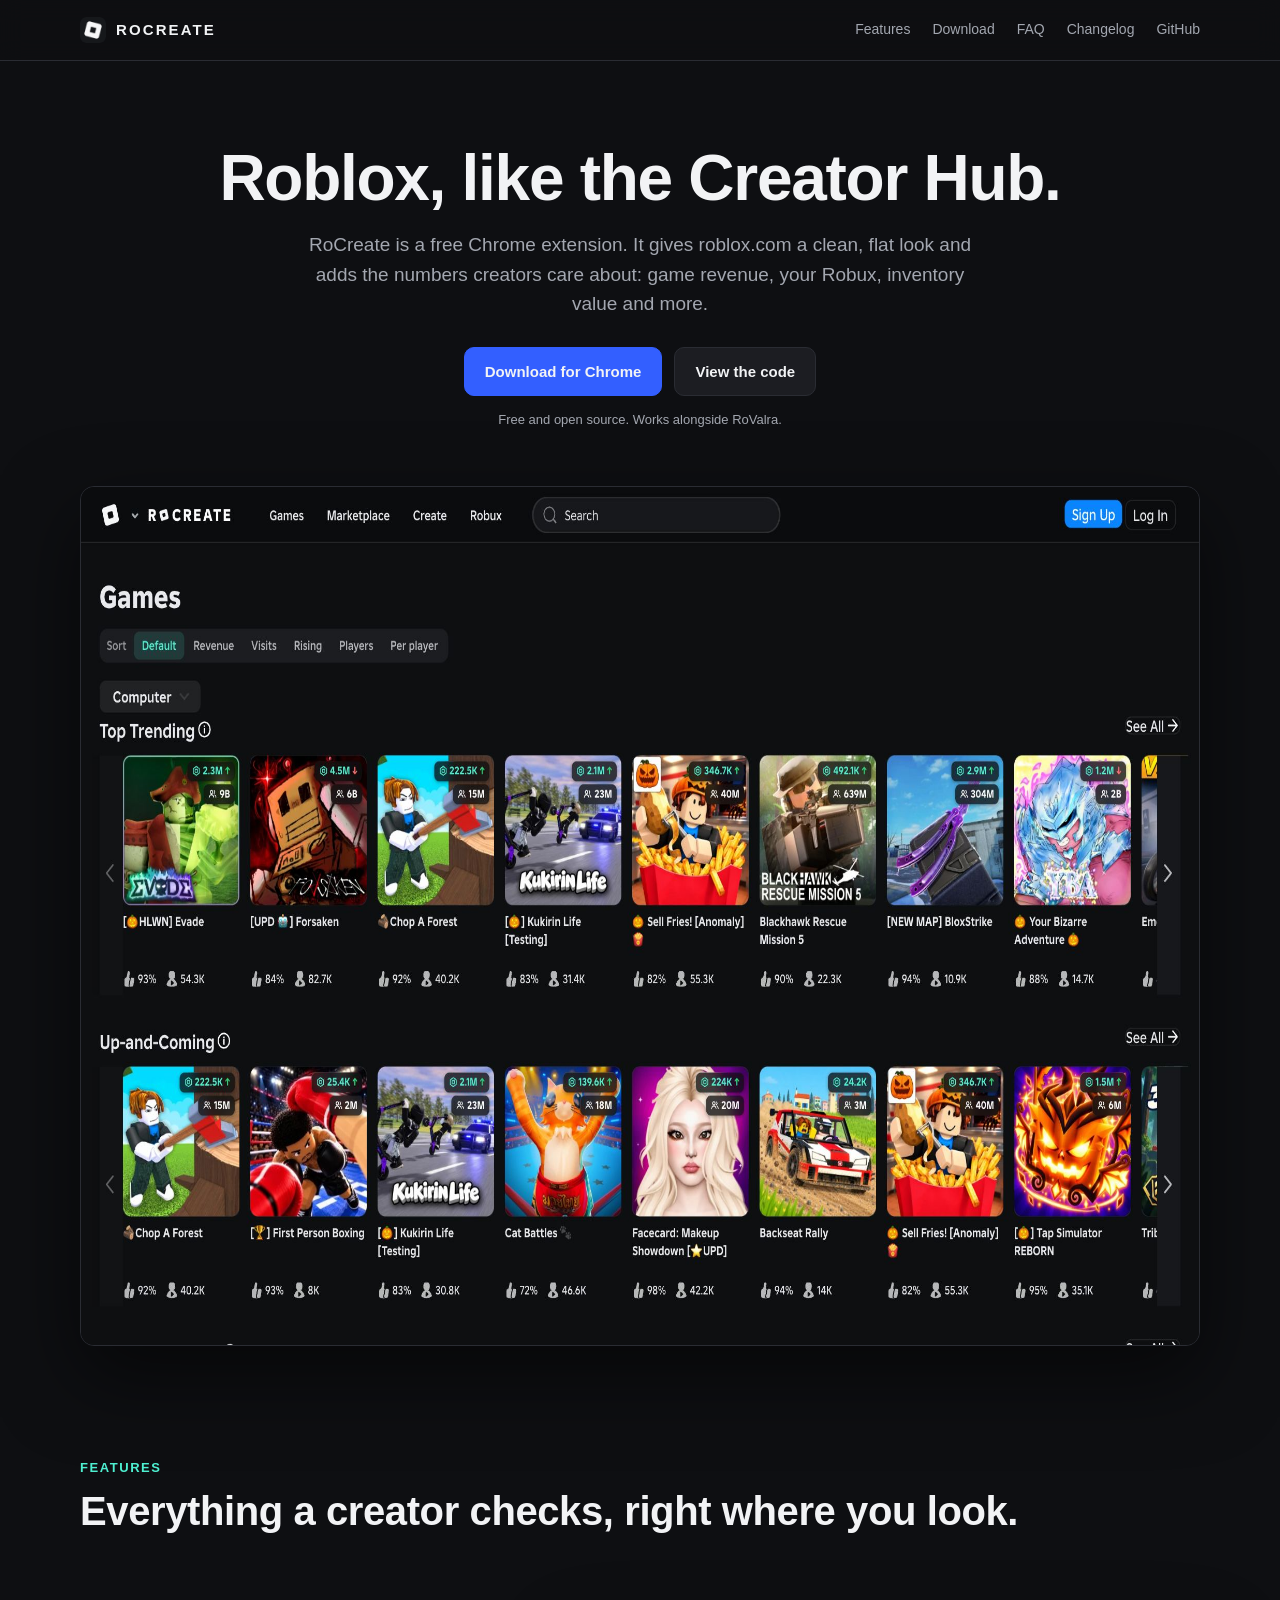
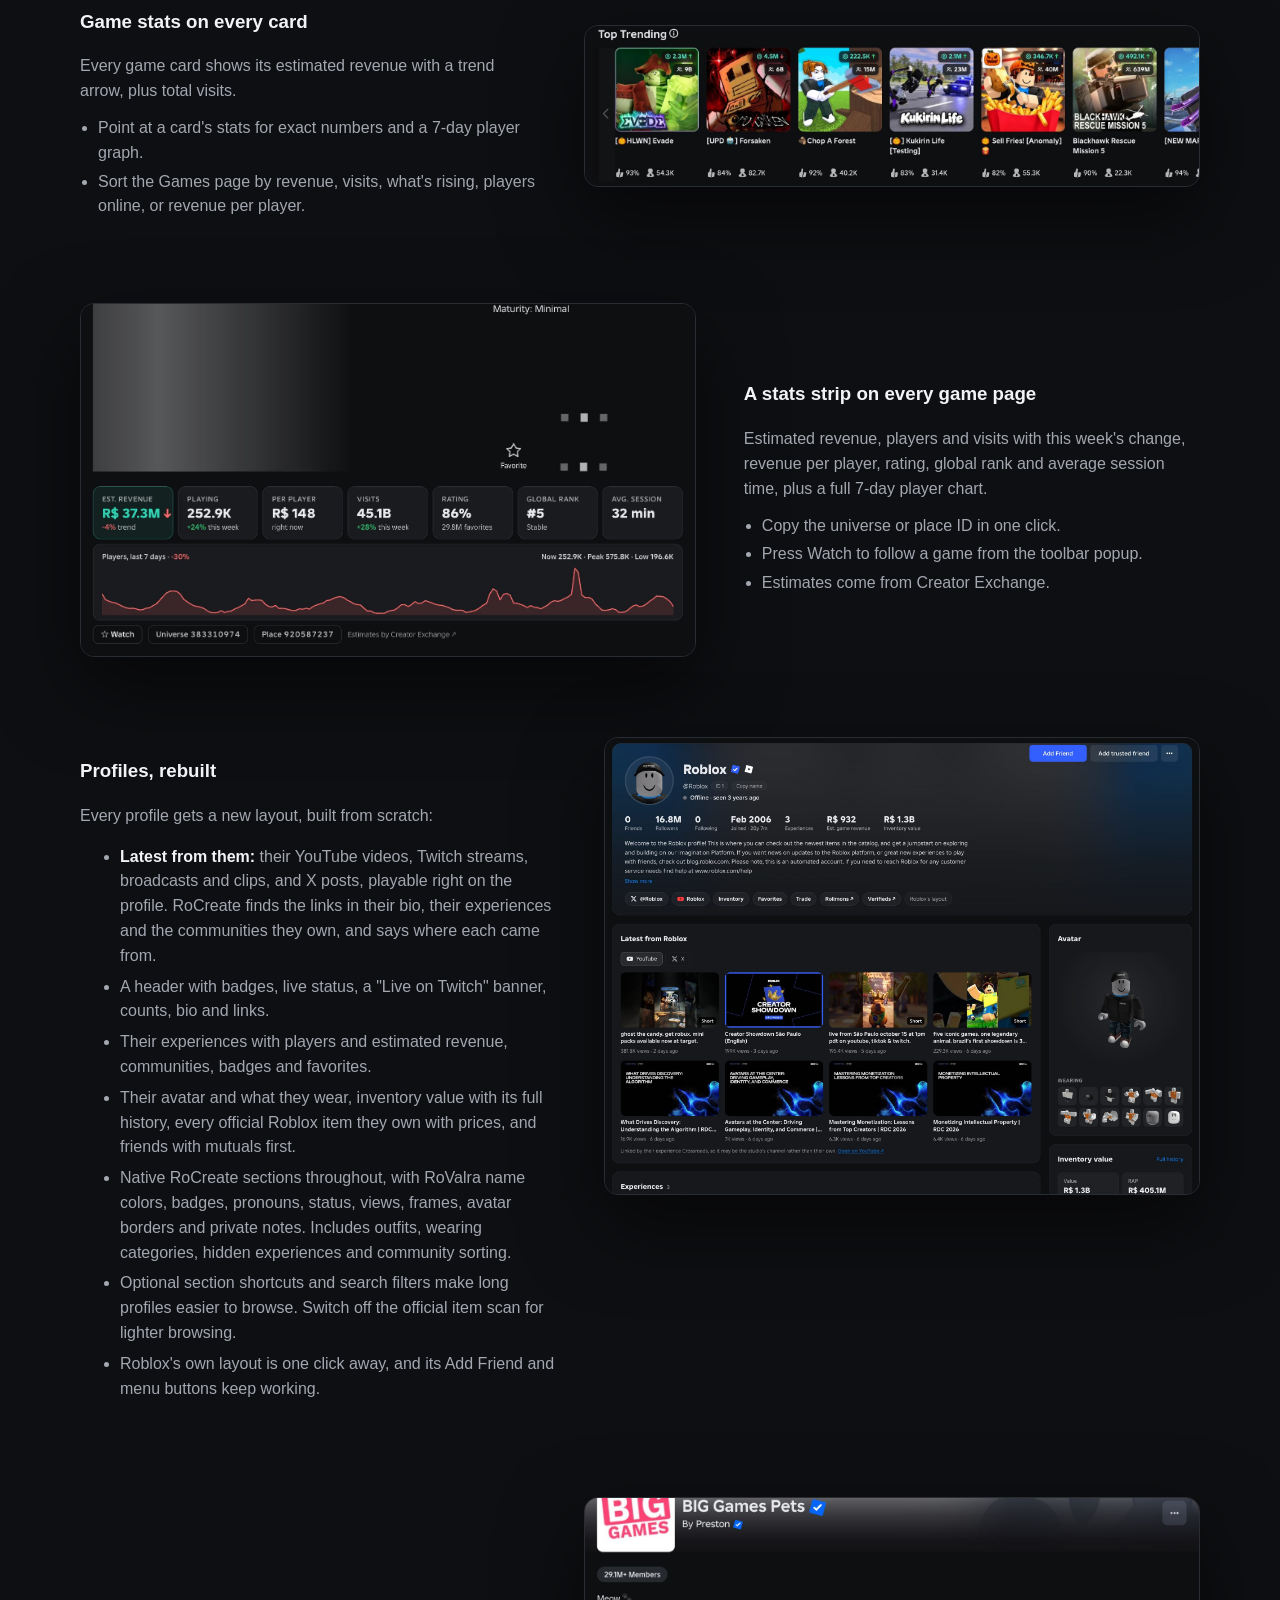
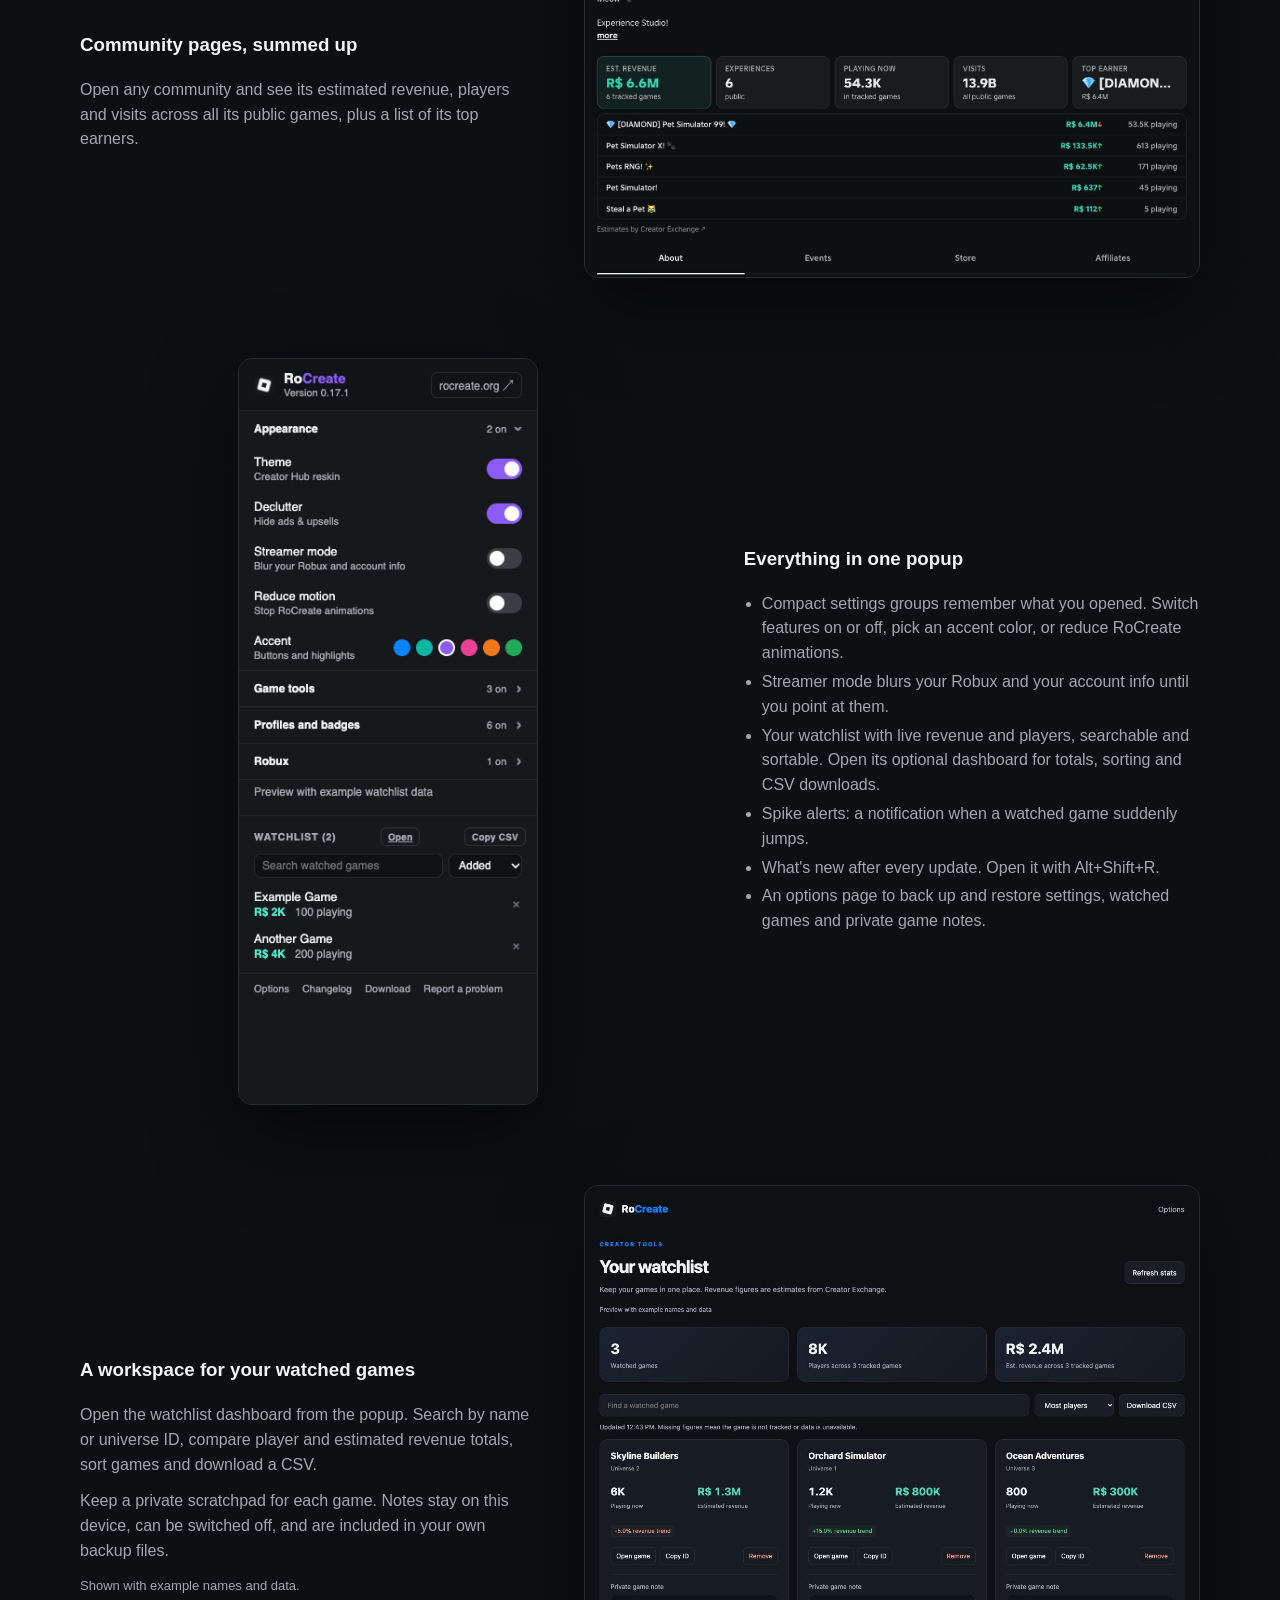
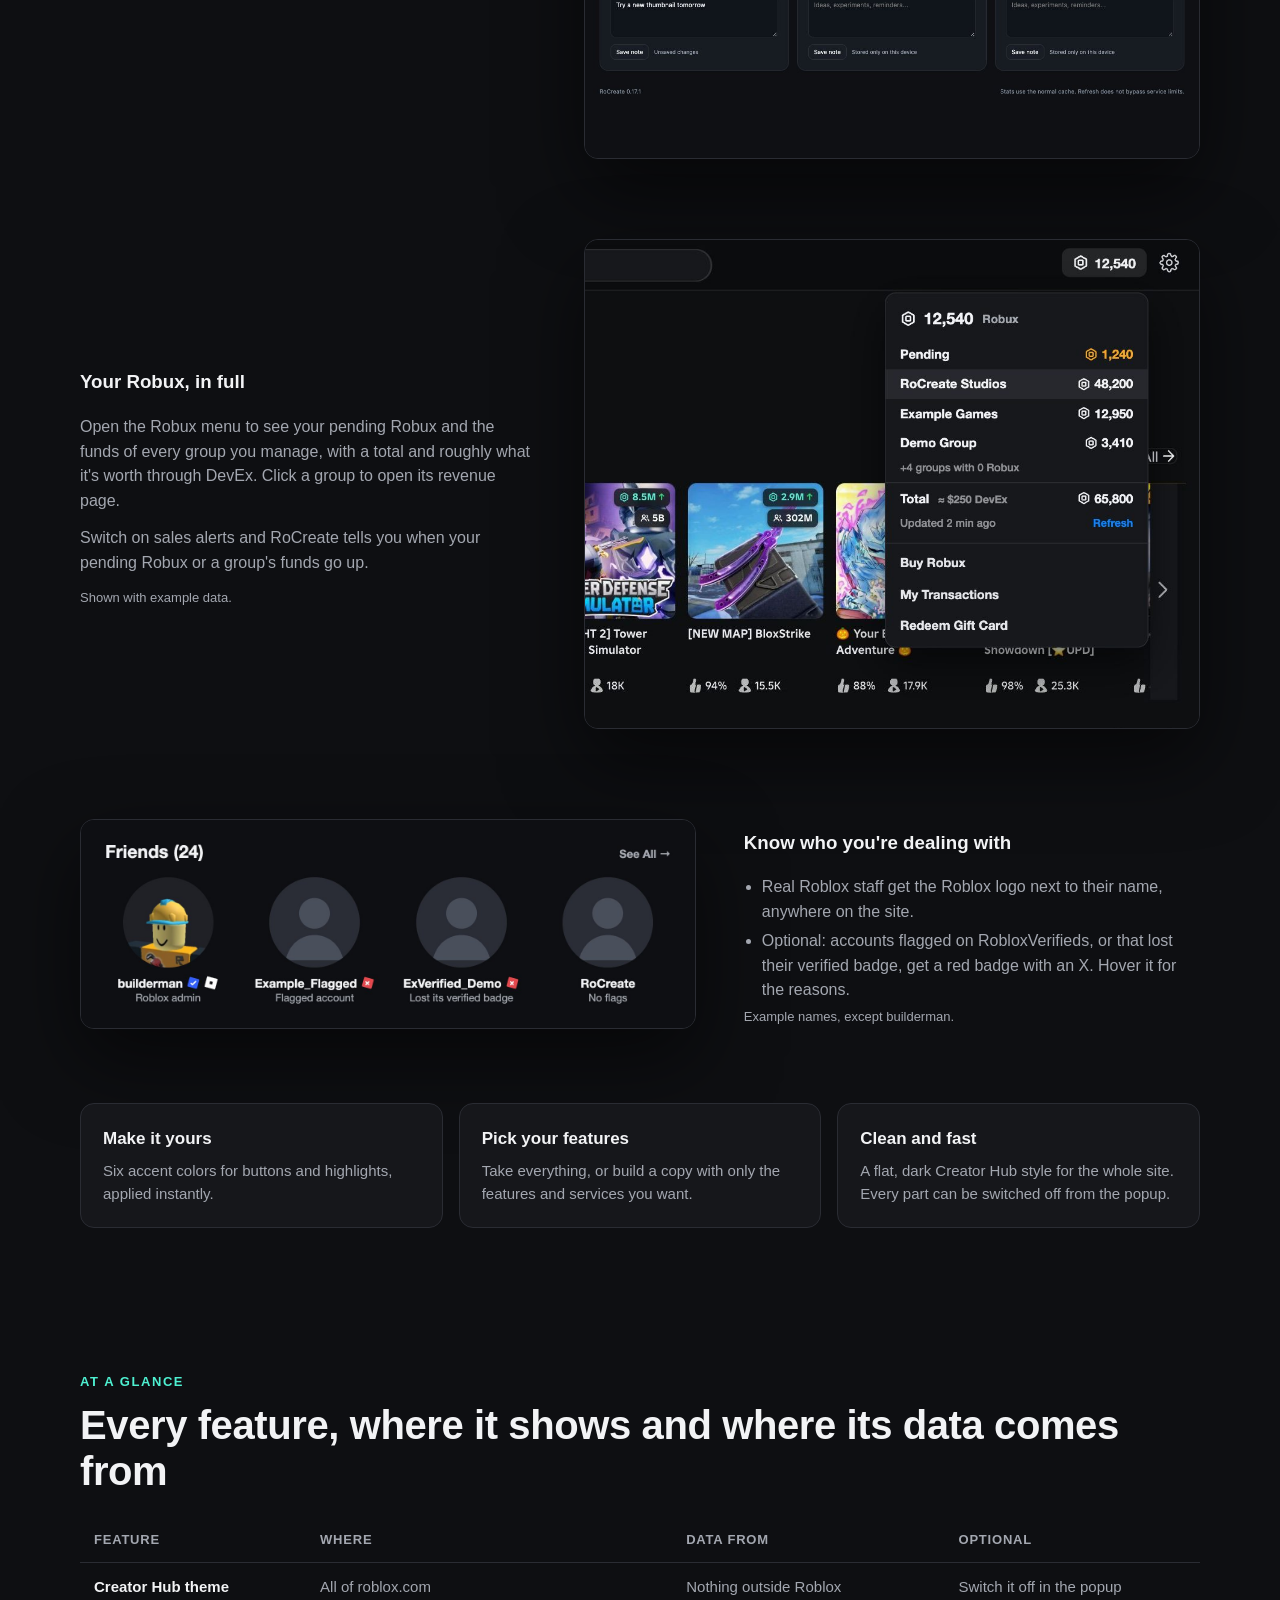
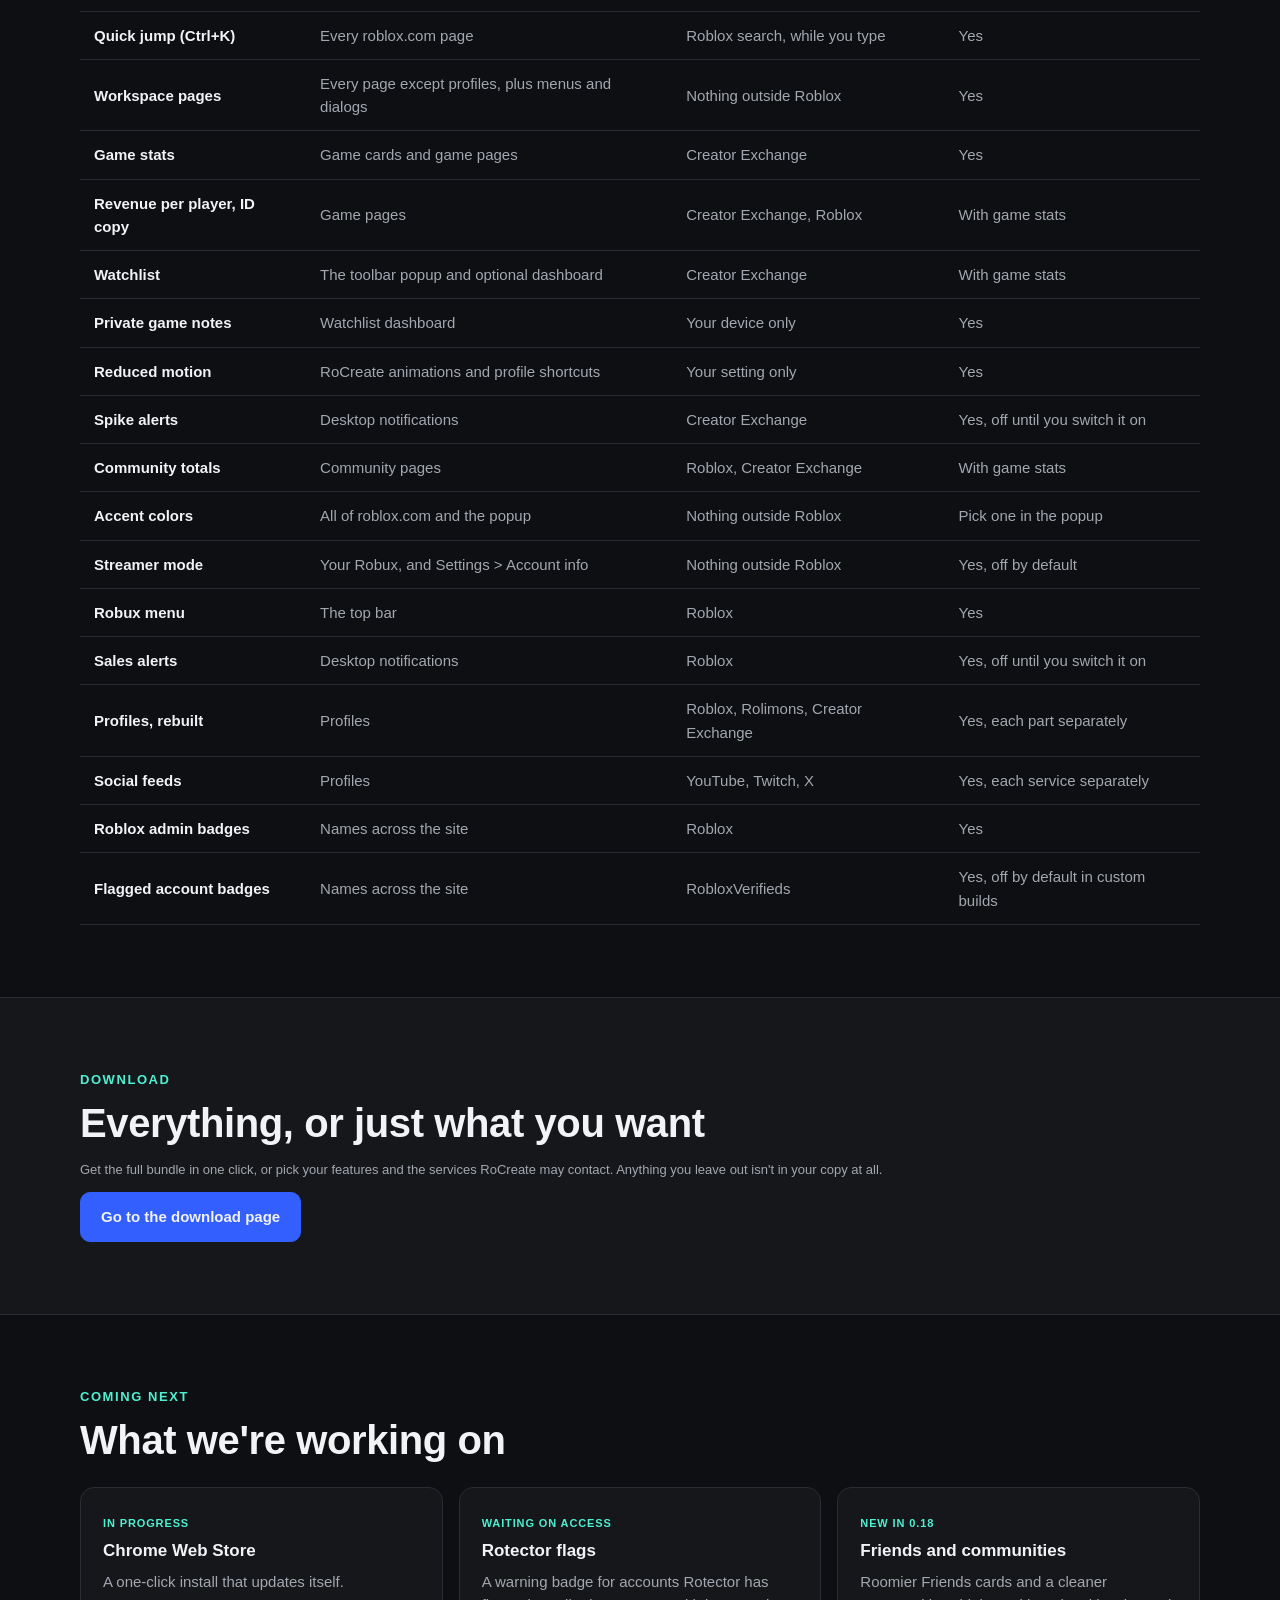
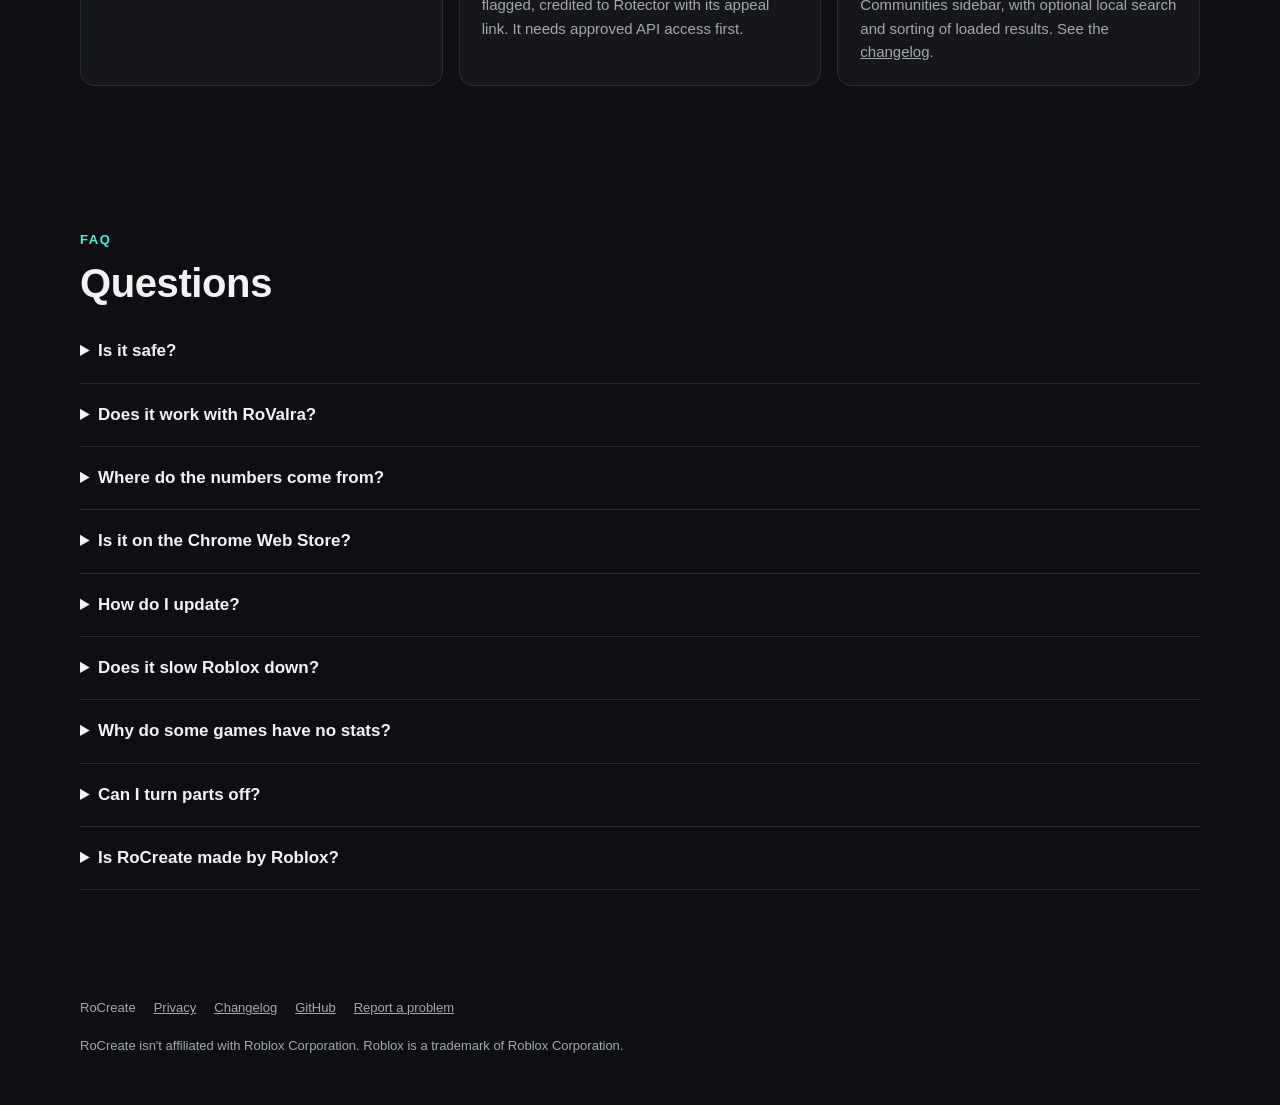
==== docs/index.html @ e648d599 "RoCreate 0.20.0: Quick jump: press Ctrl+K (⌘K on a Mac) anywhere on Roblox - Jump to any page or set" ====
<!doctype html>
<html lang="en">
<head>
  <meta charset="utf-8">
  <meta name="viewport" content="width=device-width, initial-scale=1">
  <title>RoCreate: Roblox, like the Creator Hub</title>
  <meta name="description" content="A free Chrome extension that gives roblox.com a clean Creator Hub look and adds game revenue, Robux and profile insights.">
  <meta property="og:title" content="RoCreate: Roblox, like the Creator Hub">
  <meta property="og:description" content="A free Chrome extension that gives roblox.com a clean Creator Hub look and adds game revenue, Robux and profile insights.">
  <meta property="og:image" content="https://rocreate.org/img/og.jpg">
  <meta property="og:url" content="https://rocreate.org/">
  <meta name="twitter:card" content="summary_large_image">
  <link rel="icon" href="img/icon-128.png">
  <link rel="stylesheet" href="style.css">
</head>
<body>
  <header class="nav">
    <div class="wrap">
      <a class="brand" href="/"><img src="img/icon-128.png" alt="">ROCREATE</a>
      <nav>
        <a class="hide-sm" href="#features">Features</a>
        <a href="download.html">Download</a>
        <a class="hide-sm" href="#faq">FAQ</a>
        <a class="hide-sm" href="changelog.html">Changelog</a>
        <a href="https://github.com/nwtaken/RoCreate">GitHub</a>
      </nav>
    </div>
  </header>

  <main>
    <section class="hero">
      <div class="wrap">
        <h1>Roblox, like the Creator Hub.</h1>
        <p class="lead">RoCreate is a free Chrome extension. It gives roblox.com a clean, flat look and adds the numbers creators care about: game revenue, your Robux, inventory value and more.</p>
        <div class="cta">
          <a class="btn primary" href="download.html">Download for Chrome</a>
          <a class="btn" href="https://github.com/nwtaken/RoCreate">View the code</a>
        </div>
        <p class="note">Free and open source. Works alongside RoValra.</p>
        <img class="shot" src="img/games.jpg" alt="The Roblox Games page with RoCreate: a dark Creator Hub look, a sort bar and revenue on every game card" width="1440" height="860">
      </div>
    </section>

    <section id="features">
      <div class="wrap">
        <p class="eyebrow">Features</p>
        <h2>Everything a creator checks, right where you look.</h2>

        <div class="row">
          <div class="text">
            <h3>Game stats on every card</h3>
            <p>Every game card shows its estimated revenue with a trend arrow, plus total visits.</p>
            <ul>
              <li>Point at a card's stats for exact numbers and a 7-day player graph.</li>
              <li>Sort the Games page by revenue, visits, what's rising, players online, or revenue per player.</li>
            </ul>
          </div>
          <img class="shot" src="img/games-cards.jpg" alt="Game cards with revenue and visit pills in the corner" loading="lazy">
        </div>

        <div class="row flip">
          <div class="text">
            <h3>A stats strip on every game page</h3>
            <p>Estimated revenue, players and visits with this week's change, revenue per player, rating, global rank and average session time, plus a full 7-day player chart.</p>
            <ul>
              <li>Copy the universe or place ID in one click.</li>
              <li>Press Watch to follow a game from the toolbar popup.</li>
              <li>Estimates come from Creator Exchange.</li>
            </ul>
          </div>
          <img class="shot" src="img/game.jpg" alt="A game page with RoCreate's stats strip under the header" loading="lazy">
        </div>

        <div class="feature-wide">
          <div class="text">
            <h3>Profiles, rebuilt</h3>
            <p>Every profile gets a new layout, built from scratch:</p>
            <ul>
              <li><b>Latest from them:</b> their YouTube videos, Twitch streams, broadcasts and clips, and X posts, playable right on the profile. RoCreate finds the links in their bio, their experiences and the communities they own, and says where each came from.</li>
              <li>A header with badges, live status, a "Live on Twitch" banner, counts, bio and links.</li>
              <li>Their experiences with players and estimated revenue, communities, badges and favorites.</li>
              <li>Their avatar and what they wear, inventory value with its full history, every official Roblox item they own with prices, and friends with mutuals first.</li>
              <li>Native RoCreate sections throughout, with RoValra name colors, badges, pronouns, status, views, frames, avatar borders and private notes. Includes outfits, wearing categories, hidden experiences and community sorting.</li>
              <li>Optional section shortcuts and search filters make long profiles easier to browse. Switch off the official item scan for lighter browsing.</li>
              <li>Roblox's own layout is one click away, and its Add Friend and menu buttons keep working.</li>
            </ul>
          </div>
          <img class="shot" src="img/profile2.jpg" alt="Roblox's official profile in RoCreate's new layout, with its latest YouTube videos" loading="lazy">
        </div>

        <div class="row">
          <div class="text">
            <h3>Community pages, summed up</h3>
            <p>Open any community and see its estimated revenue, players and visits across all its public games, plus a list of its top earners.</p>
          </div>
          <img class="shot" src="img/group.jpg" alt="A community page with RoCreate's totals above the tabs" loading="lazy">
        </div>

        <div class="row flip">
          <div class="text">
            <h3>Everything in one popup</h3>
            <ul>
              <li>Compact settings groups remember what you opened. Switch features on or off, pick an accent color, or reduce RoCreate animations.</li>
              <li>Streamer mode blurs your Robux and your account info until you point at them.</li>
              <li>Your watchlist with live revenue and players, searchable and sortable. Open its optional dashboard for totals, sorting and CSV downloads.</li>
              <li>Spike alerts: a notification when a watched game suddenly jumps.</li>
              <li>What's new after every update. Open it with Alt+Shift+R.</li>
              <li>An options page to back up and restore settings, watched games and private game notes.</li>
            </ul>
          </div>
          <img class="shot popup-shot" src="img/popup.png" alt="The RoCreate popup with compact settings and an example watchlist" loading="lazy">
        </div>

        <div class="row">
          <div class="text">
            <h3>A workspace for your watched games</h3>
            <p>Open the watchlist dashboard from the popup. Search by name or universe ID, compare player and estimated revenue totals, sort games and download a CSV.</p>
            <p>Keep a private scratchpad for each game. Notes stay on this device, can be switched off, and are included in your own backup files.</p>
            <p class="note left">Shown with example names and data.</p>
          </div>
          <img class="shot" src="img/watchlist.jpg" alt="RoCreate's watchlist dashboard with example games and private notes" loading="lazy">
        </div>

        <div class="row">
          <div class="text">
            <h3>Your Robux, in full</h3>
            <p>Open the Robux menu to see your pending Robux and the funds of every group you manage, with a total and roughly what it's worth through DevEx. Click a group to open its revenue page.</p>
            <p>Switch on sales alerts and RoCreate tells you when your pending Robux or a group's funds go up.</p>
            <p class="note left">Shown with example data.</p>
          </div>
          <img class="shot" src="img/robux-menu.jpg" alt="The Robux menu with pending Robux and group funds (example data)" loading="lazy">
        </div>

        <div class="row flip">
          <div class="text">
            <h3>Know who you're dealing with</h3>
            <ul>
              <li>Real Roblox staff get the Roblox logo next to their name, anywhere on the site.</li>
              <li>Optional: accounts flagged on RobloxVerifieds, or that lost their verified badge, get a red badge with an X. Hover it for the reasons.</li>
            </ul>
            <p class="note left">Example names, except builderman.</p>
          </div>
          <img class="shot" src="img/badges.jpg" alt="Friends with an admin badge and red flagged badges (example names)" loading="lazy">
        </div>

        <div class="cards">
          <div class="card"><h3>Make it yours</h3><p>Six accent colors for buttons and highlights, applied instantly.</p></div>
          <div class="card"><h3>Pick your features</h3><p>Take everything, or build a copy with only the features and services you want.</p></div>
          <div class="card"><h3>Clean and fast</h3><p>A flat, dark Creator Hub style for the whole site. Every part can be switched off from the popup.</p></div>
        </div>
      </div>
    </section>

    <section id="glance">
      <div class="wrap">
        <p class="eyebrow">At a glance</p>
        <h2>Every feature, where it shows and where its data comes from</h2>
        <div class="table-wrap">
          <table class="features">
            <tr><th>Feature</th><th>Where</th><th>Data from</th><th>Optional</th></tr>
            <tr><td>Creator Hub theme</td><td>All of roblox.com</td><td>Nothing outside Roblox</td><td>Switch it off in the popup</td></tr>
            <tr><td>Quick jump (Ctrl+K)</td><td>Every roblox.com page</td><td>Roblox search, while you type</td><td>Yes</td></tr>
            <tr><td>Workspace pages</td><td>Every page except profiles, plus menus and dialogs</td><td>Nothing outside Roblox</td><td>Yes</td></tr>
            <tr><td>Game stats</td><td>Game cards and game pages</td><td>Creator Exchange</td><td>Yes</td></tr>
            <tr><td>Revenue per player, ID copy</td><td>Game pages</td><td>Creator Exchange, Roblox</td><td>With game stats</td></tr>
            <tr><td>Watchlist</td><td>The toolbar popup and optional dashboard</td><td>Creator Exchange</td><td>With game stats</td></tr>
            <tr><td>Private game notes</td><td>Watchlist dashboard</td><td>Your device only</td><td>Yes</td></tr>
            <tr><td>Reduced motion</td><td>RoCreate animations and profile shortcuts</td><td>Your setting only</td><td>Yes</td></tr>
            <tr><td>Spike alerts</td><td>Desktop notifications</td><td>Creator Exchange</td><td>Yes, off until you switch it on</td></tr>
            <tr><td>Community totals</td><td>Community pages</td><td>Roblox, Creator Exchange</td><td>With game stats</td></tr>
            <tr><td>Accent colors</td><td>All of roblox.com and the popup</td><td>Nothing outside Roblox</td><td>Pick one in the popup</td></tr>
            <tr><td>Streamer mode</td><td>Your Robux, and Settings &gt; Account info</td><td>Nothing outside Roblox</td><td>Yes, off by default</td></tr>
            <tr><td>Robux menu</td><td>The top bar</td><td>Roblox</td><td>Yes</td></tr>
            <tr><td>Sales alerts</td><td>Desktop notifications</td><td>Roblox</td><td>Yes, off until you switch it on</td></tr>
            <tr><td>Profiles, rebuilt</td><td>Profiles</td><td>Roblox, Rolimons, Creator Exchange</td><td>Yes, each part separately</td></tr>
            <tr><td>Social feeds</td><td>Profiles</td><td>YouTube, Twitch, X</td><td>Yes, each service separately</td></tr>
            <tr><td>Roblox admin badges</td><td>Names across the site</td><td>Roblox</td><td>Yes</td></tr>
            <tr><td>Flagged account badges</td><td>Names across the site</td><td>RobloxVerifieds</td><td>Yes, off by default in custom builds</td></tr>
          </table>
        </div>
      </div>
    </section>

    <section id="install" class="install">
      <div class="wrap">
        <p class="eyebrow">Download</p>
        <h2>Everything, or just what you want</h2>
        <p class="note left">Get the full bundle in one click, or pick your features and the services RoCreate may contact. Anything you leave out isn't in your copy at all.</p>
        <a class="btn primary" href="download.html">Go to the download page</a>
      </div>
    </section>

    <section id="next">
      <div class="wrap">
        <p class="eyebrow">Coming next</p>
        <h2>What we're working on</h2>
        <div class="roadmap">
          <div class="card"><b>In progress</b><h3>Chrome Web Store</h3><p>A one-click install that updates itself.</p></div>
          <div class="card"><b>Waiting on access</b><h3>Rotector flags</h3><p>A warning badge for accounts Rotector has flagged, credited to Rotector with its appeal link. It needs approved API access first.</p></div>
          <div class="card"><b>New in 0.18</b><h3>Friends and communities</h3><p>Roomier Friends cards and a cleaner Communities sidebar, with optional local search and sorting of loaded results. See the <a href="changelog.html">changelog</a>.</p></div>
        </div>
      </div>
    </section>

    <section id="faq">
      <div class="wrap">
        <p class="eyebrow">FAQ</p>
        <h2>Questions</h2>
        <details>
          <summary>Is it safe?</summary>
          <p>RoCreate runs only in your browser. There's no RoCreate server, no account and no tracking, and all of the code is open on GitHub. The <a href="privacy.html">privacy policy</a> lists every site it talks to.</p>
        </details>
        <details>
          <summary>Does it work with RoValra?</summary>
          <p>Yes. RoCreate is built to run next to RoValra, and each keeps its own features.</p>
        </details>
        <details>
          <summary>Where do the numbers come from?</summary>
          <p>Game revenue estimates come from Creator Exchange, and inventory values from Rolimons. Everything else comes from Roblox itself. Revenue figures are estimates, not Roblox's official numbers.</p>
        </details>
        <details>
          <summary>Is it on the Chrome Web Store?</summary>
          <p>Not yet. Until it is, you load it from the <a href="download.html">download page</a> in three steps. The Chrome Web Store version will update itself.</p>
        </details>
        <details>
          <summary>How do I update?</summary>
          <p>Download again and unzip over the same folder. RoCreate notices the new version, reloads itself within a minute, and its popup shows what changed. Every release is on the <a href="changelog.html">changelog</a>.</p>
        </details>
        <details>
          <summary>Does it slow Roblox down?</summary>
          <p>It only looks up what's on your screen, keeps the results on your device so pages load fast the next time, and waits out rate limits instead of hammering Roblox.</p>
        </details>
        <details>
          <summary>Why do some games have no stats?</summary>
          <p>Creator Exchange only tracks games with enough players. Smaller games simply show no stats.</p>
        </details>
        <details>
          <summary>Can I turn parts off?</summary>
          <p>Yes. Every feature has a switch in the popup. You can also leave features out entirely on the download page, and then RoCreate never contacts their services.</p>
        </details>
        <details>
          <summary>Is RoCreate made by Roblox?</summary>
          <p>No. RoCreate is an independent, free project and isn't affiliated with Roblox Corporation.</p>
        </details>
      </div>
    </section>
  </main>

  <footer>
    <div class="wrap">
      <span>RoCreate</span>
      <a href="privacy.html">Privacy</a>
      <a href="changelog.html">Changelog</a>
      <a href="https://github.com/nwtaken/RoCreate">GitHub</a>
      <a href="https://github.com/nwtaken/RoCreate/issues">Report a problem</a>
      <span class="legal">RoCreate isn't affiliated with Roblox Corporation. Roblox is a trademark of Roblox Corporation.</span>
    </div>
  </footer>
  <script src="/device-check.js"></script>
</body>
</html>
---- docs/style.css ----
:root {
  --bg: #0e0f12;
  --panel: #16171b;
  --panel-2: #1c1d22;
  --line: #2a2c33;
  --text: #f2f3f5;
  --muted: #a3a7b0;
  --blue: #335fff;
  --teal: #4ef0d1;
  --radius: 14px;
  font-family: -apple-system, BlinkMacSystemFont, "Segoe UI", Roboto, "Helvetica Neue", Arial, sans-serif;
  color-scheme: dark;
}
* { box-sizing: border-box; }
html { scroll-behavior: smooth; }
body { margin: 0; background: var(--bg); color: var(--text); line-height: 1.55; -webkit-font-smoothing: antialiased; }
a { color: inherit; }
img { max-width: 100%; display: block; }
.wrap { width: min(1120px, 100% - 40px); margin: 0 auto; }

/* nav */
.nav { position: sticky; top: 0; z-index: 10; background: rgba(14, 15, 18, .86); backdrop-filter: blur(12px); border-bottom: 1px solid var(--line); }
.nav .wrap { display: flex; align-items: center; gap: 28px; height: 60px; }
.brand { display: flex; align-items: center; gap: 10px; font-weight: 800; letter-spacing: .14em; text-decoration: none; font-size: 15px; }
.brand img { width: 26px; height: 26px; border-radius: 6px; }
.nav nav { display: flex; gap: 22px; margin-left: auto; font-size: 14px; }
.nav nav a { text-decoration: none; color: var(--muted); }
.nav nav a:hover { color: var(--text); }

/* buttons */
.btn { display: inline-flex; align-items: center; gap: 8px; padding: 12px 20px; border-radius: 10px; font-weight: 700; font-size: 15px; text-decoration: none; border: 1px solid var(--line); background: var(--panel-2); }
.btn:hover { border-color: #3a3d46; }
.btn.primary { background: var(--blue); border-color: var(--blue); }
.btn.primary:hover { filter: brightness(1.08); }

/* hero */
.hero { padding: 84px 0 40px; text-align: center; }
.hero h1 { font-size: clamp(36px, 6vw, 64px); line-height: 1.05; margin: 0 0 18px; letter-spacing: -.02em; }
.hero p.lead { font-size: 19px; color: var(--muted); max-width: 680px; margin: 0 auto 28px; }
.cta { display: flex; gap: 12px; justify-content: center; flex-wrap: wrap; }
.note { font-size: 13px; color: var(--muted); margin-top: 14px; }
.shot { border-radius: var(--radius); border: 1px solid var(--line); box-shadow: 0 30px 80px rgba(0, 0, 0, .55); }
.hero .shot { margin: 56px auto 0; }

/* features */
.feature-wide { display: grid; grid-template-columns: minmax(0, 1fr) minmax(0, 1.25fr); gap: 48px; align-items: start; padding: 40px 0; }
.feature-wide p, .feature-wide ul { color: var(--muted); }
.feature-wide li { margin: 6px 0; }
.feature-wide b { color: var(--text); }
.shot.popup-shot { max-width: 300px; justify-self: center; }
section { padding: 72px 0; }
.eyebrow { color: var(--teal); font-weight: 700; font-size: 13px; letter-spacing: .12em; text-transform: uppercase; margin: 0 0 10px; }
h2 { font-size: clamp(28px, 4vw, 40px); line-height: 1.15; margin: 0 0 14px; letter-spacing: -.01em; }
.row { display: grid; grid-template-columns: 1fr 1.35fr; gap: 48px; align-items: center; padding: 40px 0; }
.row.flip { grid-template-columns: 1.35fr 1fr; }
.row.flip .text { order: 2; }
.row p { color: var(--muted); margin: 0 0 12px; }
.row ul { color: var(--muted); padding-left: 18px; margin: 0; }
.row li { margin: 4px 0; }
.cards { display: grid; grid-template-columns: repeat(3, 1fr); gap: 16px; margin-top: 24px; }
.card { background: var(--panel); border: 1px solid var(--line); border-radius: var(--radius); padding: 22px; }
.card h3 { margin: 0 0 6px; font-size: 17px; }
.card p { margin: 0; color: var(--muted); font-size: 15px; }

/* install */
.install { background: var(--panel); border-top: 1px solid var(--line); border-bottom: 1px solid var(--line); }
.steps { counter-reset: s; display: grid; grid-template-columns: repeat(3, 1fr); gap: 16px; margin: 28px 0 18px; padding: 0; list-style: none; }
.steps li { counter-increment: s; background: var(--panel-2); border: 1px solid var(--line); border-radius: var(--radius); padding: 22px; color: var(--muted); }
.steps li::before { content: counter(s); display: grid; place-items: center; width: 30px; height: 30px; border-radius: 50%; background: var(--blue); color: #fff; font-weight: 800; margin-bottom: 12px; }
.steps b, .steps code { color: var(--text); }
code { background: #0b0c0f; border: 1px solid var(--line); border-radius: 6px; padding: 1px 6px; font-size: .92em; }

/* faq */
details { border-bottom: 1px solid var(--line); padding: 18px 0; }
summary { cursor: pointer; font-weight: 700; font-size: 17px; }
details p { color: var(--muted); margin: 10px 0 0; }

/* footer */
footer { padding: 36px 0 48px; color: var(--muted); font-size: 13px; }
footer .wrap { display: flex; gap: 18px; flex-wrap: wrap; align-items: center; }
footer a { color: var(--muted); }
footer .legal { flex-basis: 100%; }

/* text pages (privacy) */
.doc { max-width: 760px; padding: 64px 0 24px; }
.doc h1 { font-size: 40px; margin: 0 0 6px; }
.doc h2 { font-size: 22px; margin: 34px 0 8px; }
.doc p, .doc li { color: var(--muted); }
.doc table { width: 100%; border-collapse: collapse; margin: 10px 0; font-size: 15px; }
.doc th, .doc td { text-align: left; border-bottom: 1px solid var(--line); padding: 10px 8px; vertical-align: top; color: var(--muted); }
.doc th { color: var(--text); }


/* download page */
.presets { display: flex; flex-wrap: wrap; align-items: center; gap: 8px; margin: 18px 0 -10px; }
.presets .btn.small { margin-left: 0; }
.whatsnew { max-width: 560px; margin: 18px auto 0; text-align: left; background: var(--panel); border: 1px solid var(--line); border-radius: var(--radius); padding: 14px 18px; font-size: 14px; color: var(--muted); }
.whatsnew b { color: var(--text); }
.whatsnew ul { margin: 6px 0 8px; padding-left: 18px; }
.whatsnew a { color: var(--teal); font-weight: 700; text-decoration: none; }
/* roadmap */
.roadmap { display: grid; grid-template-columns: repeat(3, 1fr); gap: 16px; margin-top: 24px; }
.roadmap .card b { display: inline-block; font-size: 11px; letter-spacing: .08em; text-transform: uppercase; color: var(--teal); margin-bottom: 6px; }
.hero-sm { padding: 64px 0 8px; }
.pick { padding: 32px 0 24px; }
.choose { display: grid; grid-template-columns: 1fr 1fr; gap: 16px; }
.card.big { padding: 28px; display: flex; flex-direction: column; gap: 4px; }
.card.big h2 { font-size: 28px; margin: 0 0 4px; }
.card.big p { margin: 0 0 12px; }
.cta.left { justify-content: flex-start; margin-top: auto; padding-top: 8px; }
.note.left { text-align: left; margin: 0 0 12px; }
.btn[disabled], .btn[aria-disabled="true"] { opacity: .55; cursor: default; }
.btn.small { padding: 7px 12px; font-size: 13px; margin-left: 6px; }
h3.group { font-size: 15px; letter-spacing: .08em; text-transform: uppercase; color: var(--muted); margin: 36px 0 12px; }
.options { display: grid; gap: 10px; }
.option { display: flex; gap: 14px; align-items: flex-start; background: var(--panel); border: 1px solid var(--line); border-radius: var(--radius); padding: 16px 18px; cursor: pointer; }
.option:hover { border-color: #3a3d46; }
.option.static { cursor: default; }
.option input[type="checkbox"] { width: 20px; height: 20px; margin: 2px 0 0; accent-color: var(--blue); flex: none; cursor: pointer; }
.option input:disabled { cursor: default; }
.option b { display: block; font-size: 16px; }
.option .desc { display: block; color: var(--muted); font-size: 14px; margin-top: 2px; }
.option.small { padding: 11px 14px; align-items: center; }
.option.small b { font-size: 14px; display: inline; margin-right: 8px; }
.option.small .chips { display: inline-flex; margin: 0; }
.option-group { display: grid; gap: 8px; }
.sub-options { display: grid; gap: 8px; margin-left: 34px; transition: opacity .15s; }
.sub-options.off { opacity: .4; pointer-events: none; }
.chips { display: flex; gap: 6px; margin-top: 8px; }
.chip { font-style: normal; font-size: 12px; font-weight: 700; padding: 3px 9px; border-radius: 999px; background: #20222a; border: 1px solid var(--line); color: var(--muted); }
.services { display: flex; flex-wrap: wrap; gap: 8px; }
.services .chip { font-size: 13px; padding: 6px 12px; text-decoration: line-through; opacity: .5; }
.services .chip.on { text-decoration: none; opacity: 1; color: var(--teal); border-color: rgba(78, 240, 209, .35); background: rgba(78, 240, 209, .08); }
.ext-icon { width: 40px; height: 40px; border-radius: 10px; flex: none; }
.seg { display: inline-flex; flex-wrap: wrap; gap: 6px; margin-top: 10px; }
.seg label { cursor: pointer; }
.seg input { position: absolute; opacity: 0; pointer-events: none; }
.seg span { display: inline-block; padding: 7px 12px; border-radius: 9px; border: 1px solid var(--line); background: var(--panel-2); font-size: 13px; font-weight: 700; color: var(--muted); }
.seg input:checked + span { background: var(--blue); border-color: var(--blue); color: #fff; }
.seg input:focus-visible + span { outline: 2px solid var(--teal); }
.build { display: flex; align-items: center; gap: 16px; flex-wrap: wrap; margin-top: 32px; padding-top: 24px; border-top: 1px solid var(--line); }
#done { scroll-margin-top: 70px; }


/* changelog */
.release { border-top: 1px solid var(--line); padding: 18px 0 6px; }
.release h2 { display: flex; align-items: baseline; gap: 12px; font-size: 22px; margin: 0 0 6px; }
.release .date { font-size: 13px; font-weight: 600; color: var(--muted); }
.release.latest h2::after { content: "Latest"; font-size: 11px; font-weight: 800; letter-spacing: .08em; text-transform: uppercase; color: var(--teal); border: 1px solid rgba(78, 240, 209, .35); border-radius: 999px; padding: 2px 8px; }
.release ul { margin: 0 0 8px; }
/* feature table */
.table-wrap { overflow-x: auto; margin-top: 24px; }
table.features { width: 100%; border-collapse: collapse; font-size: 15px; }
table.features th, table.features td { text-align: left; padding: 12px 14px; border-bottom: 1px solid var(--line); }
table.features th { color: var(--muted); font-size: 13px; letter-spacing: .06em; text-transform: uppercase; }
table.features td:first-child { font-weight: 700; }
table.features td { color: var(--muted); }
table.features td:first-child { color: var(--text); }

@media (max-width: 860px) {
  .choose { grid-template-columns: 1fr; }
  .sub-options { margin-left: 0; }
  .row, .row.flip, .feature-wide { grid-template-columns: 1fr; gap: 24px; }
  .row.flip .text { order: 0; }
  .cards, .steps, .roadmap { grid-template-columns: 1fr; }
  .nav nav a.hide-sm { display: none; }
}

/* Mobile visitors need a desktop browser to install the extension. */
.device-notice { width: min(460px, 100% - 40px); margin: max(48px, 12vh) auto; padding: 32px; background: var(--panel); border: 1px solid var(--line); border-radius: var(--radius); }
.device-notice img { margin-bottom: 28px; border-radius: 12px; }
.device-notice .device-label { color: var(--teal); font-size: 12px; font-weight: 700; letter-spacing: .12em; }
.device-notice h1 { font-size: 32px; line-height: 1.15; margin: 12px 0 20px; }
.device-notice p { color: var(--muted); }
.device-notice strong { color: var(--text); }
.device-notice a { display: inline-block; margin-top: 16px; }
body:has(> .device-notice) > [hidden] { display: none !important; }
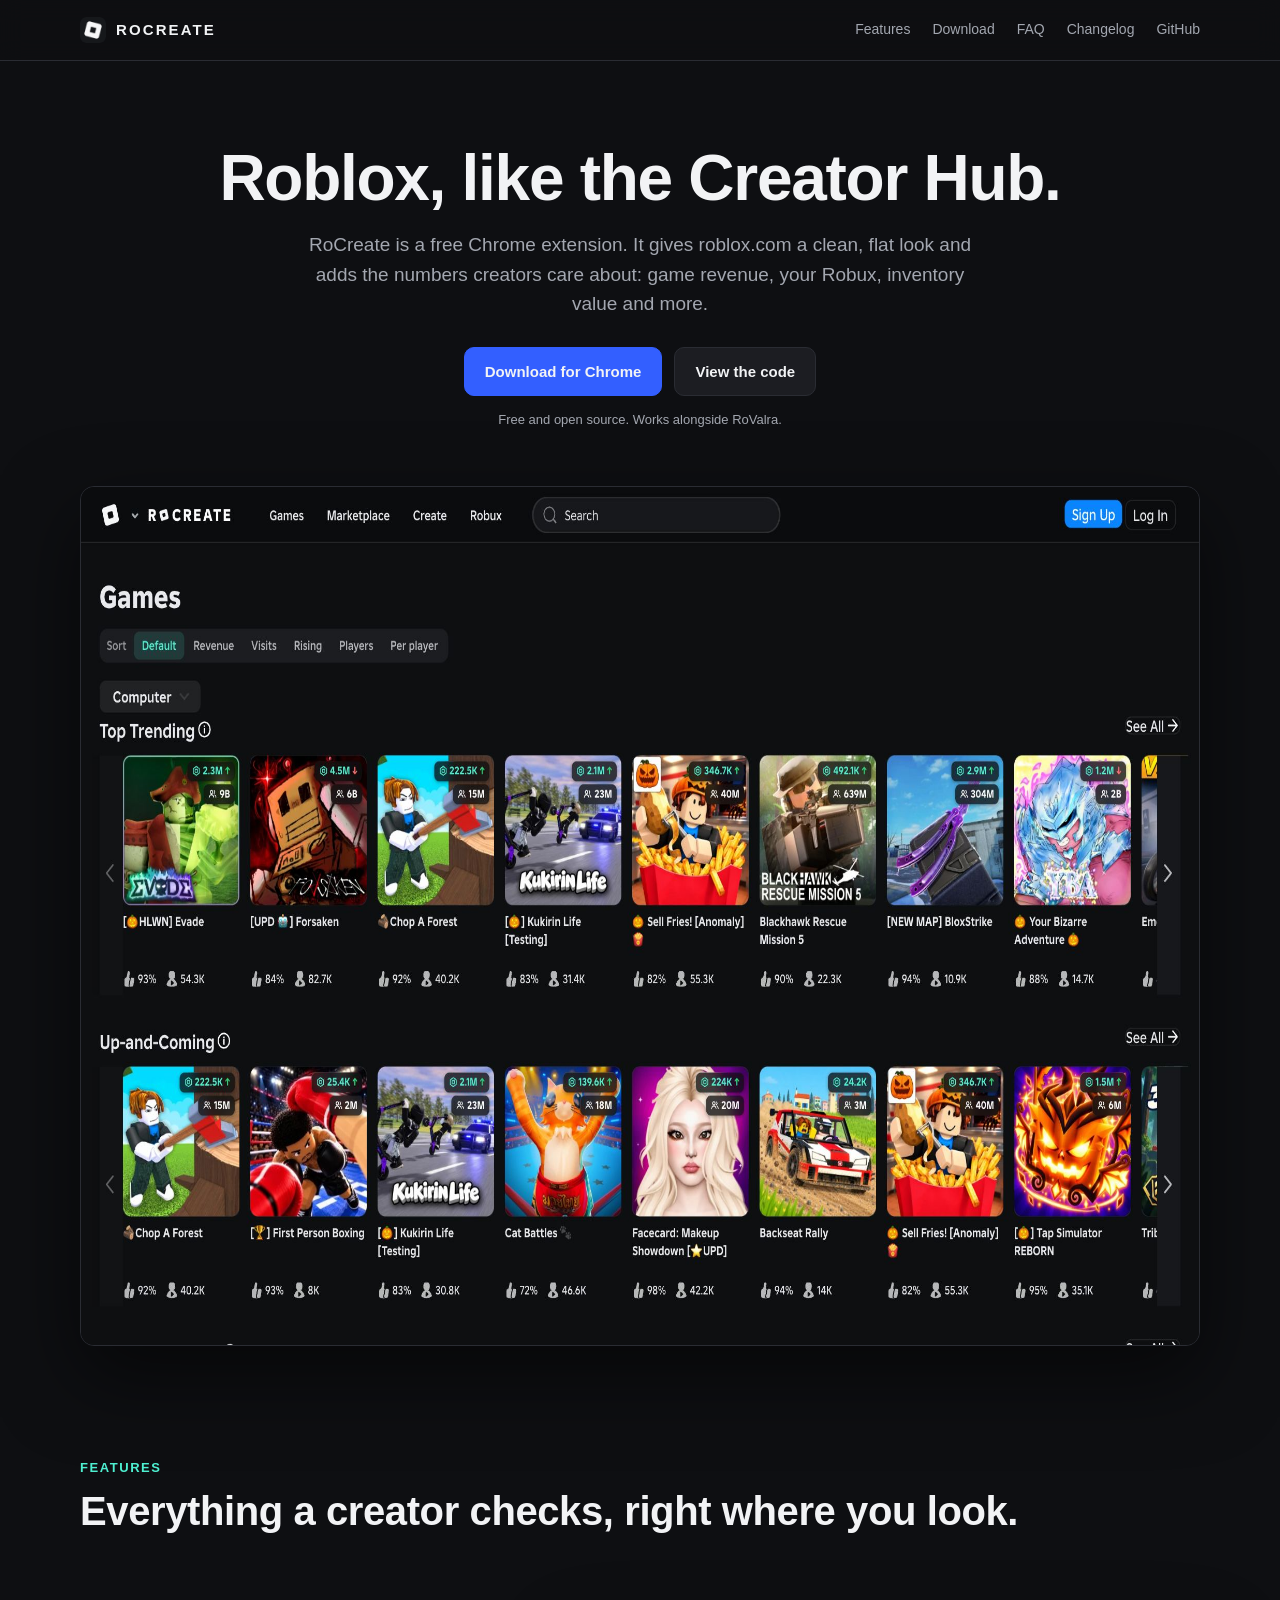
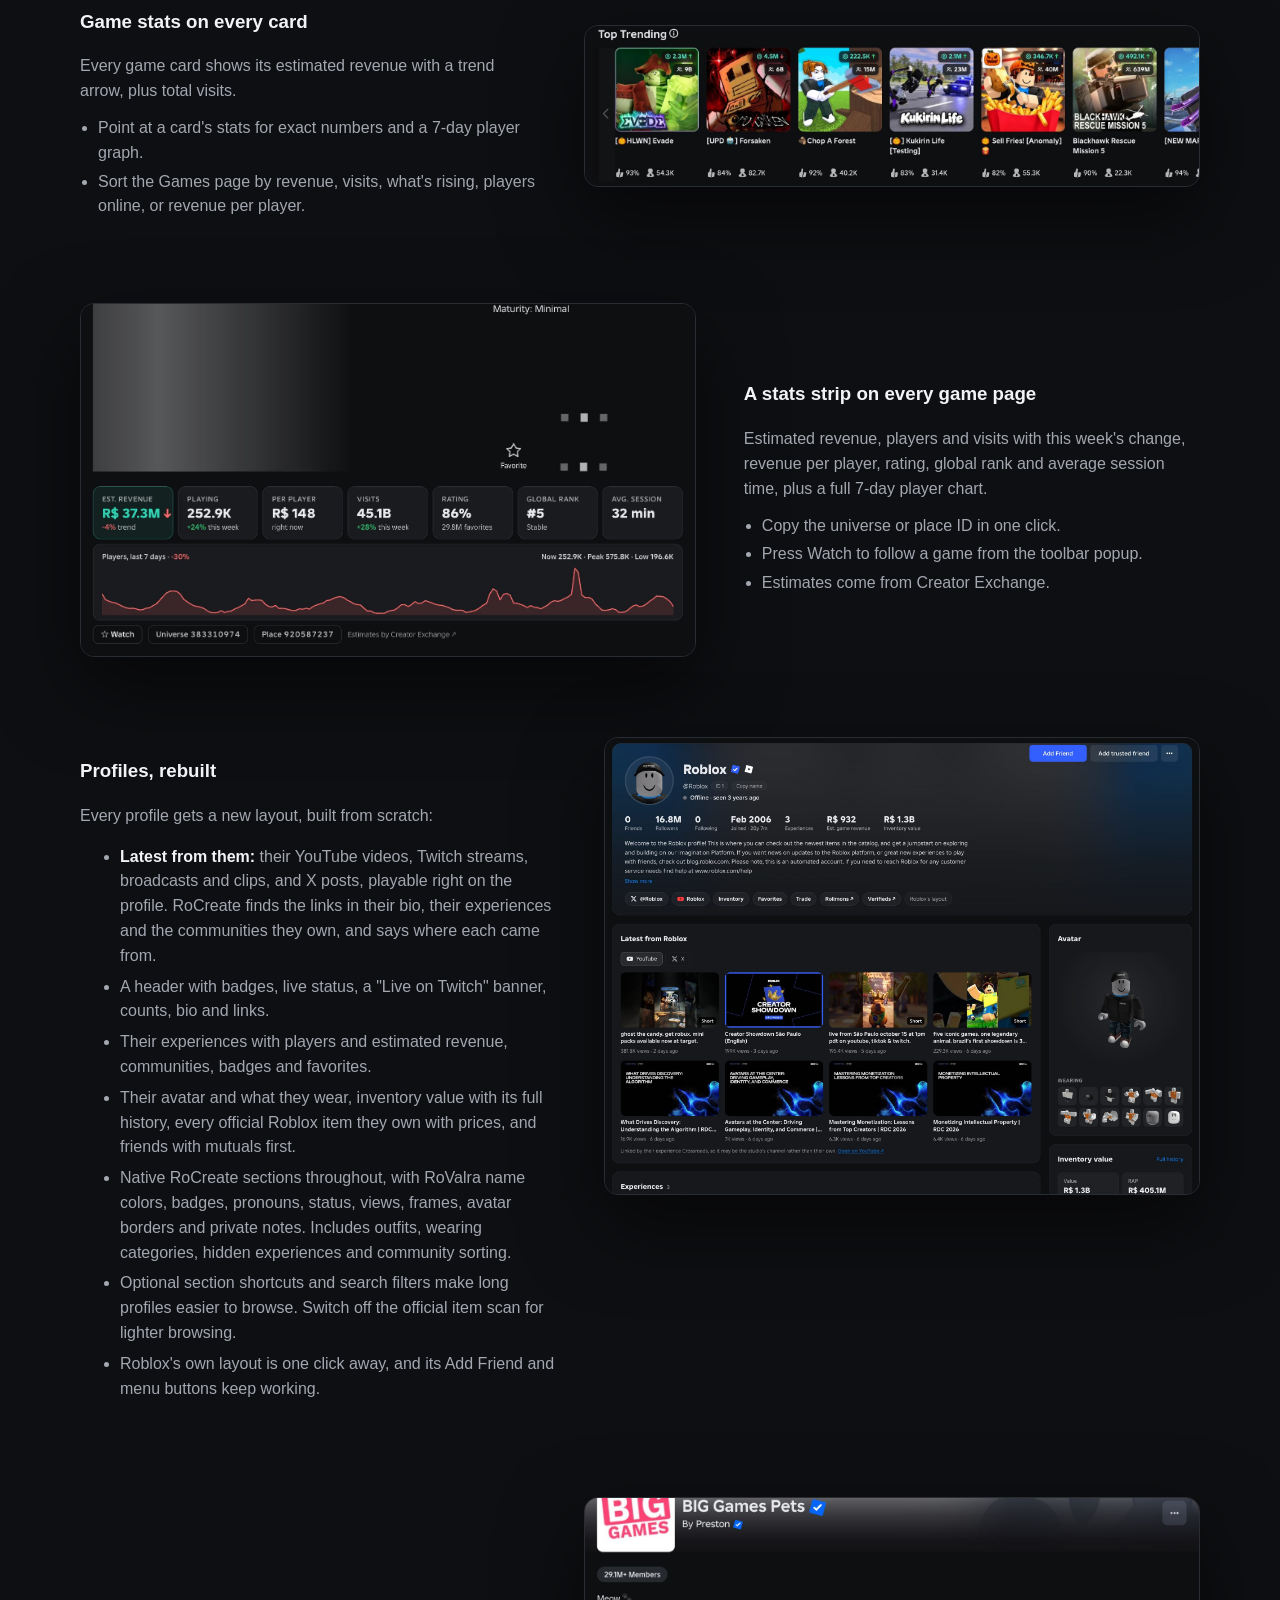
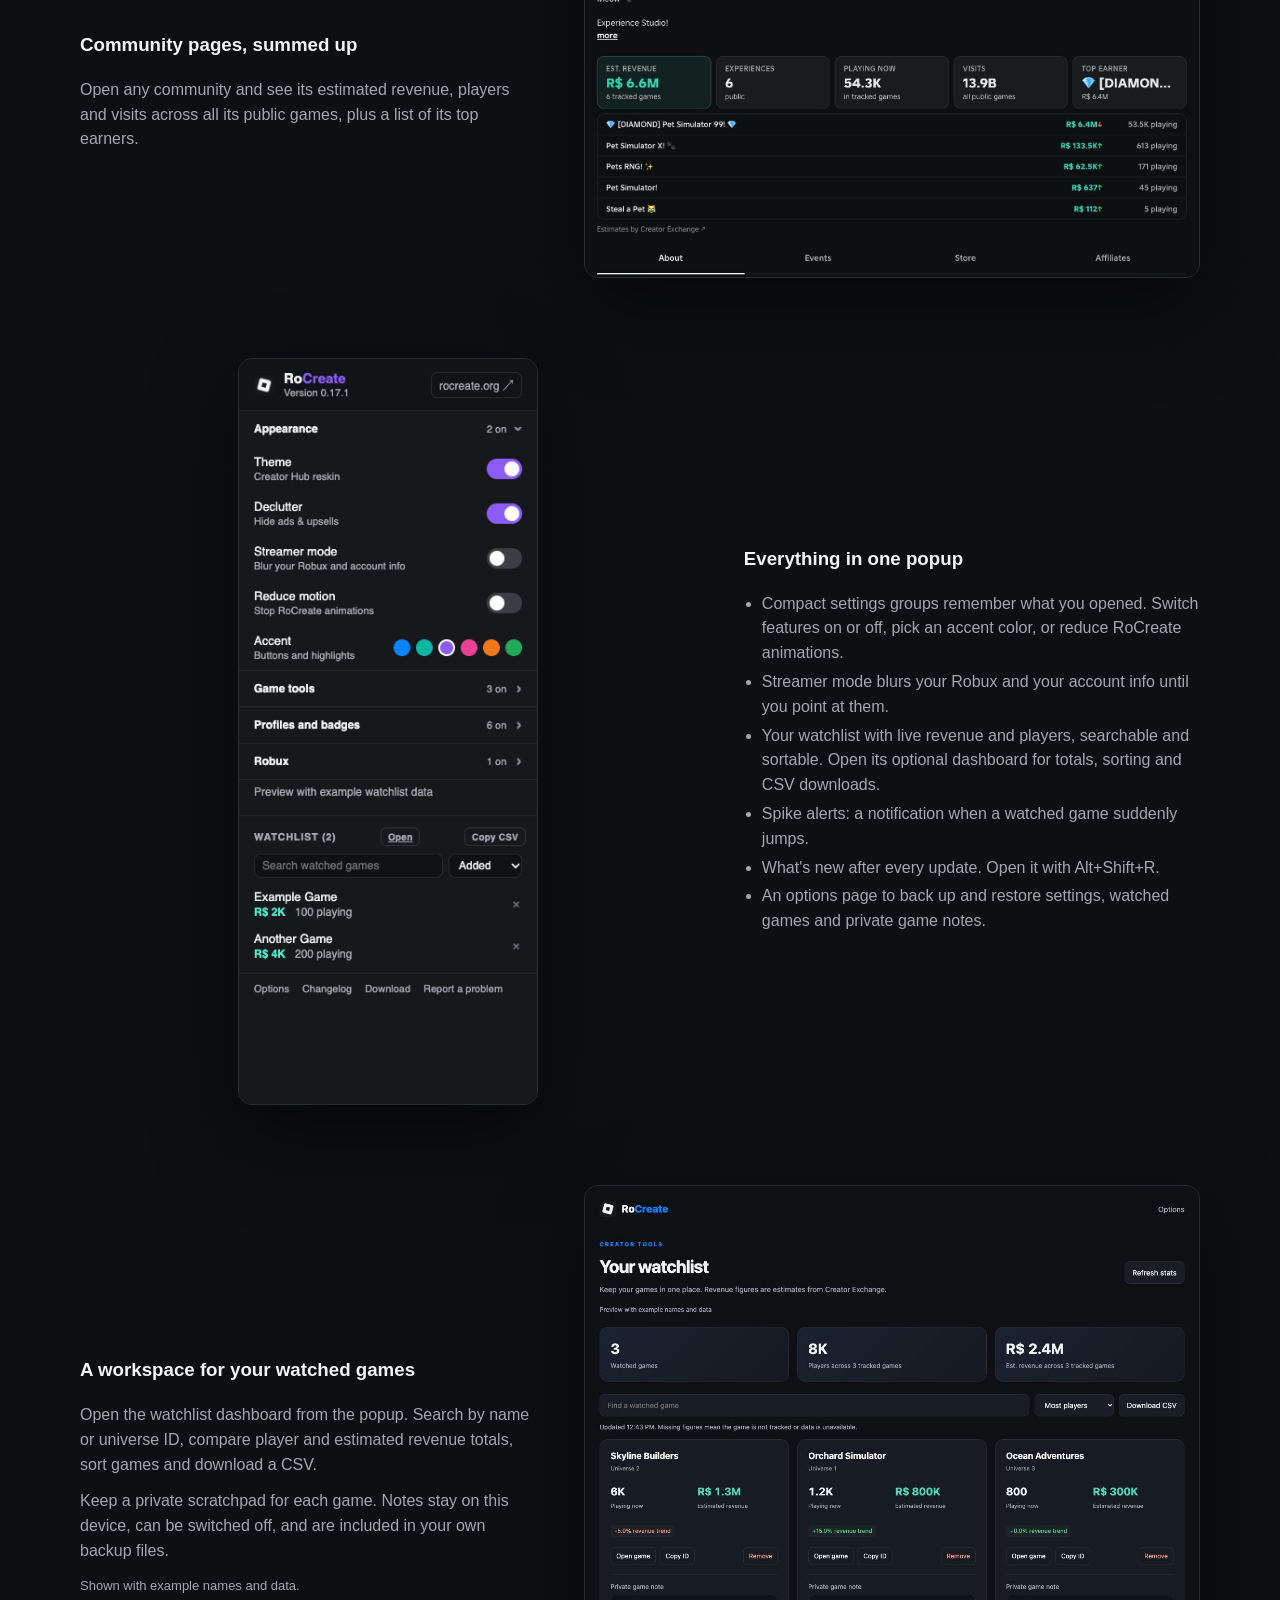
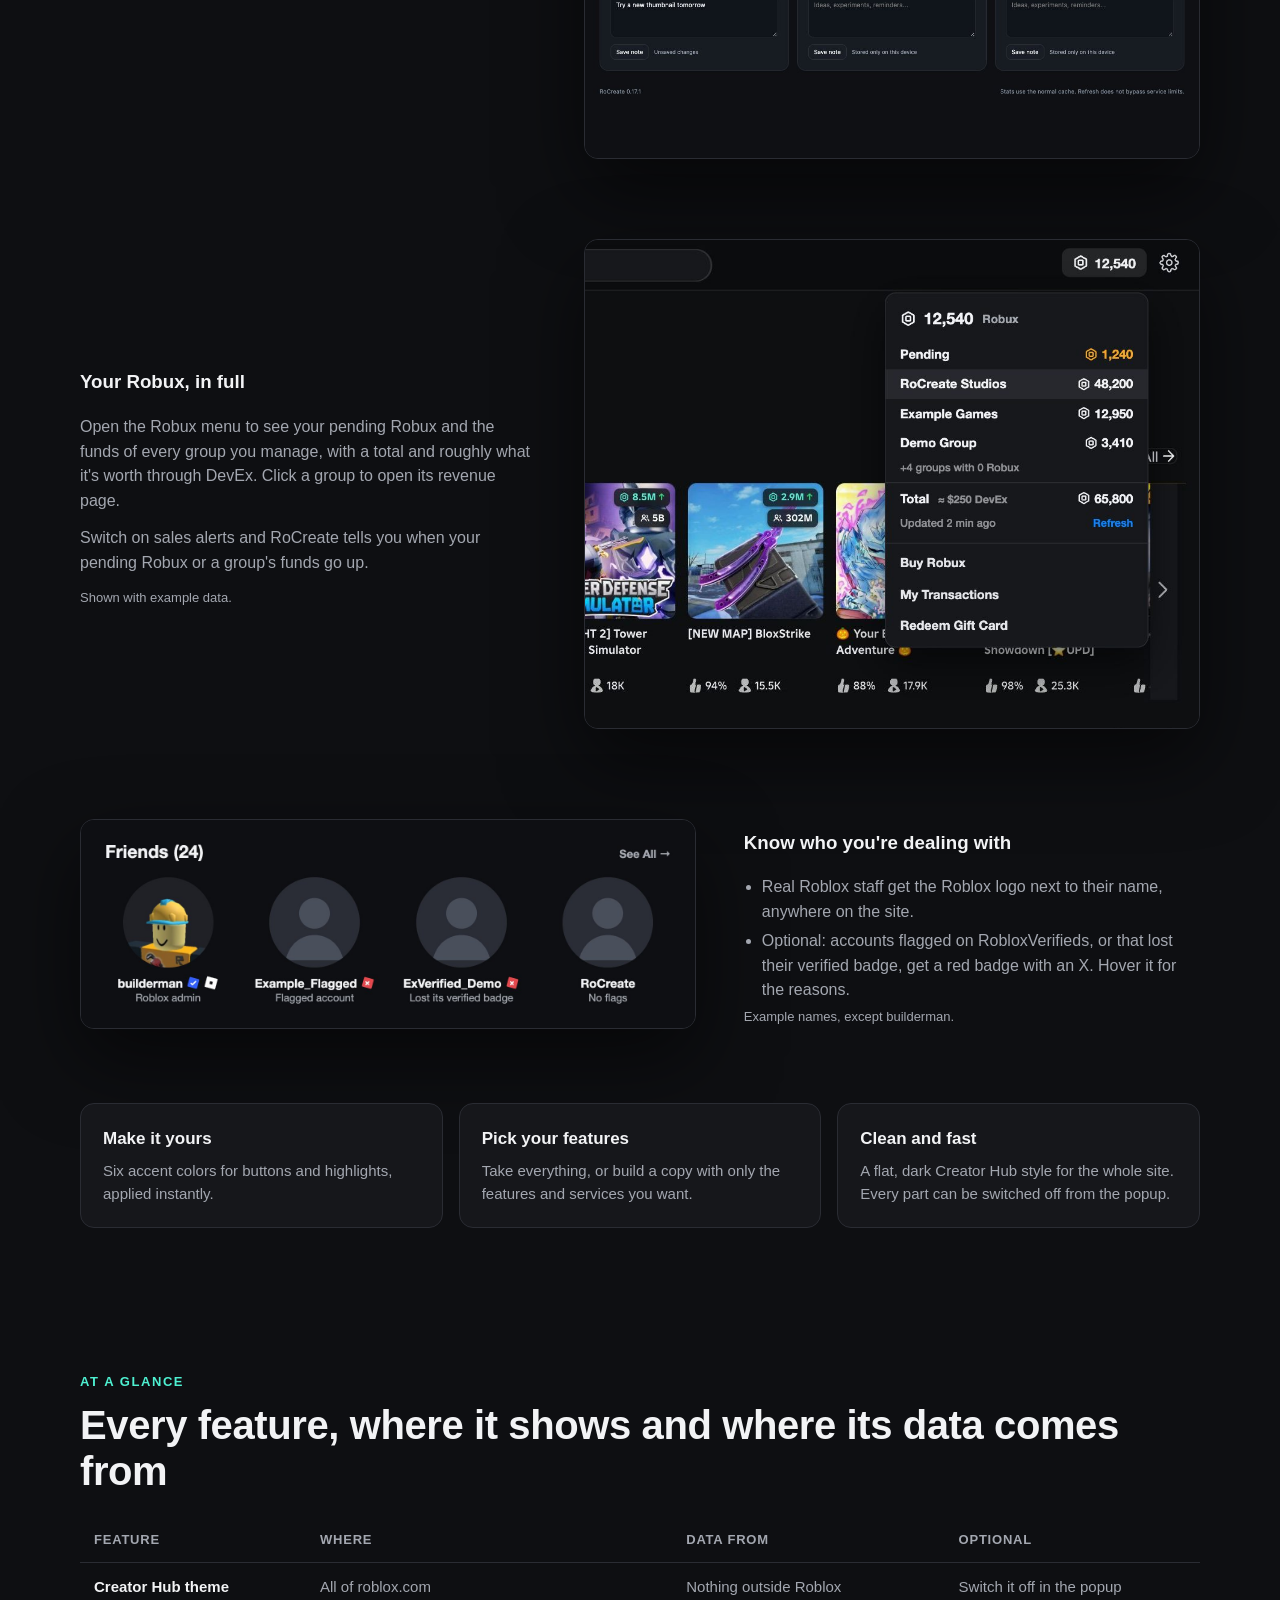
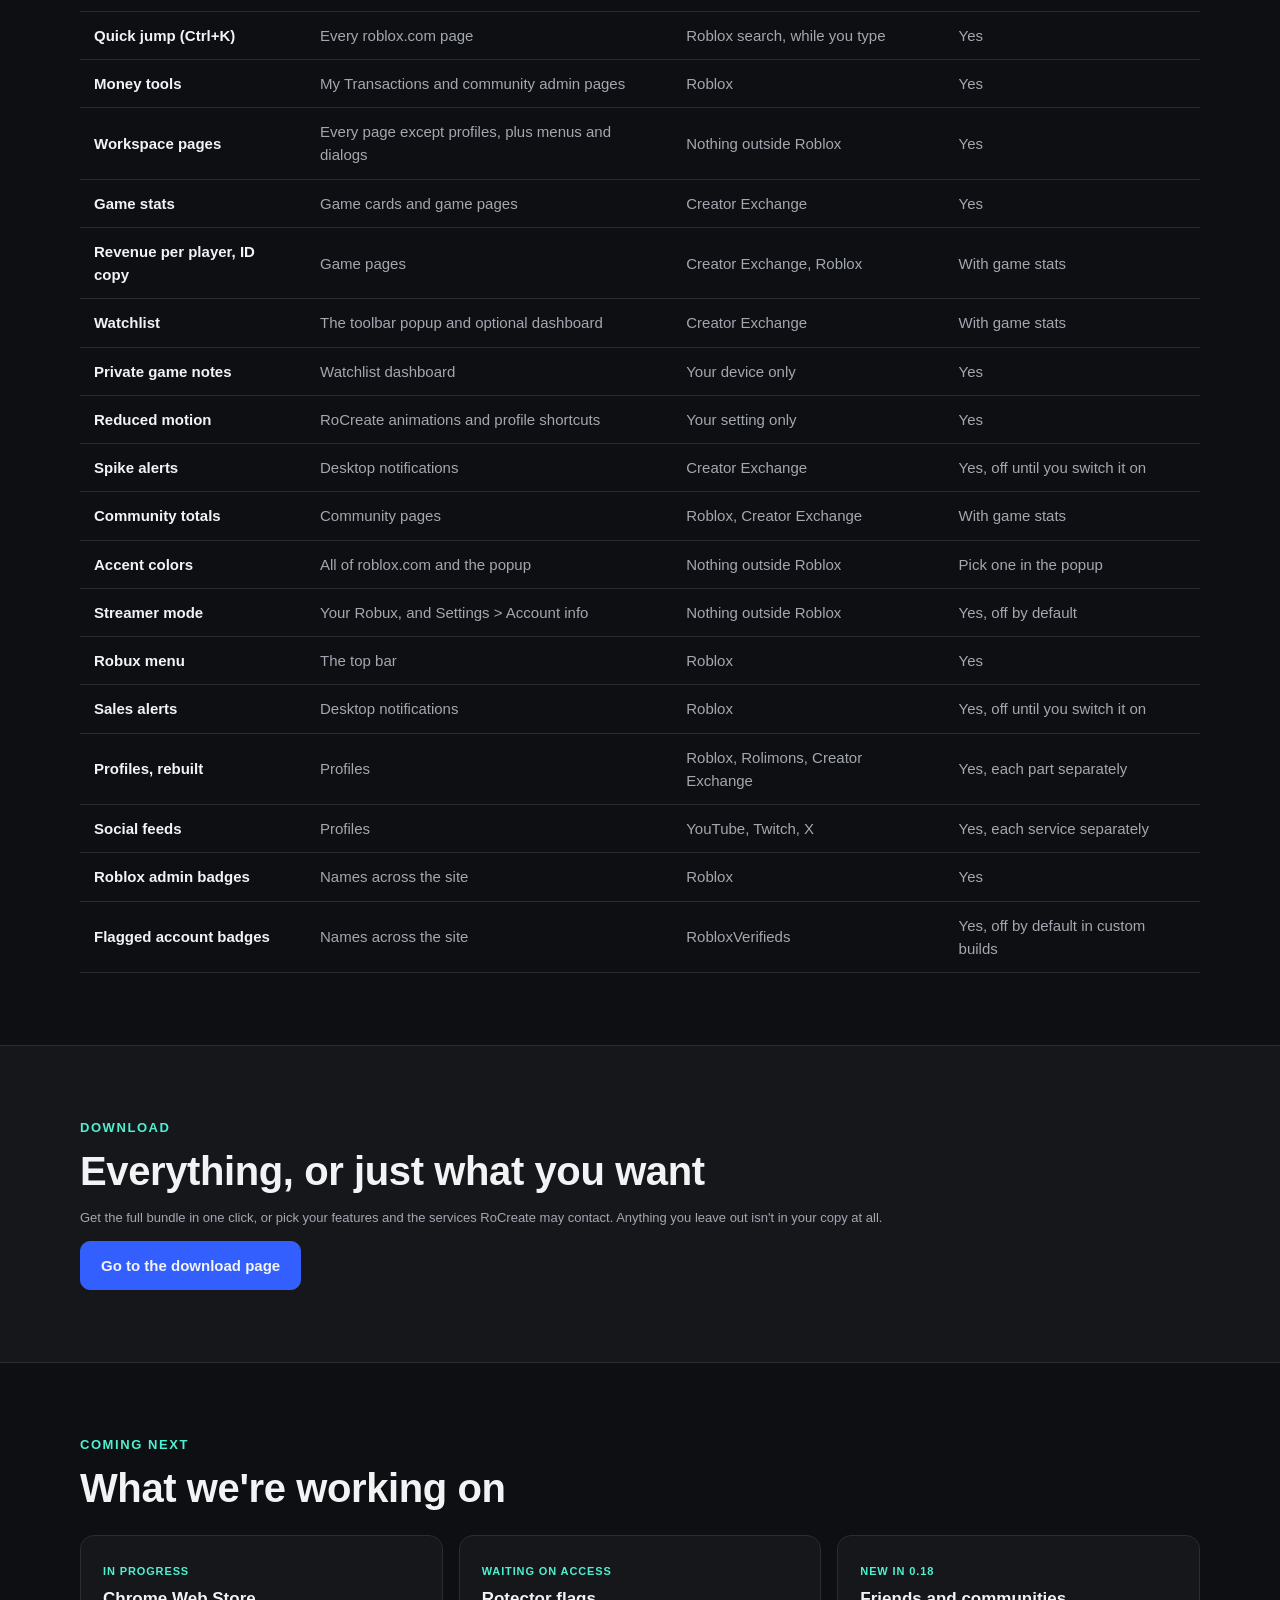
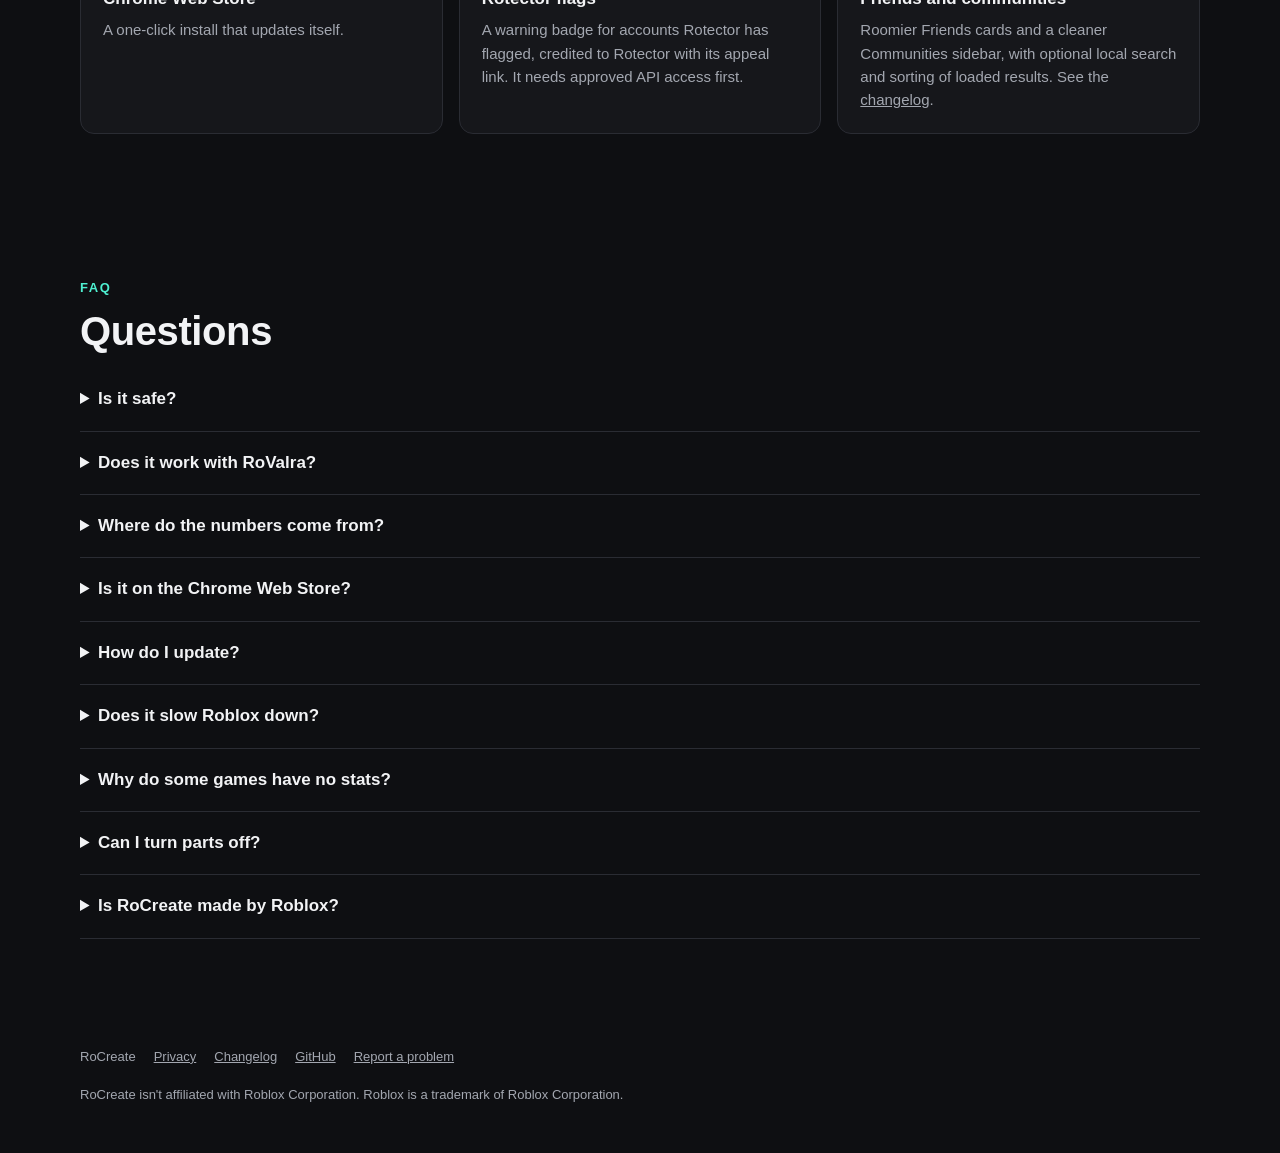
==== commit 8c3b0fac: "RoCreate 0.21.0: Money tools: a DevEx estimate card and CSV exports on My Transactions - The DevEx e" ====
--- a/docs/index.html
+++ b/docs/index.html
@@ -160,6 +160,7 @@
             <tr><th>Feature</th><th>Where</th><th>Data from</th><th>Optional</th></tr>
             <tr><td>Creator Hub theme</td><td>All of roblox.com</td><td>Nothing outside Roblox</td><td>Switch it off in the popup</td></tr>
             <tr><td>Quick jump (Ctrl+K)</td><td>Every roblox.com page</td><td>Roblox search, while you type</td><td>Yes</td></tr>
+            <tr><td>Money tools</td><td>My Transactions and community admin pages</td><td>Roblox</td><td>Yes</td></tr>
             <tr><td>Workspace pages</td><td>Every page except profiles, plus menus and dialogs</td><td>Nothing outside Roblox</td><td>Yes</td></tr>
             <tr><td>Game stats</td><td>Game cards and game pages</td><td>Creator Exchange</td><td>Yes</td></tr>
             <tr><td>Revenue per player, ID copy</td><td>Game pages</td><td>Creator Exchange, Roblox</td><td>With game stats</td></tr>
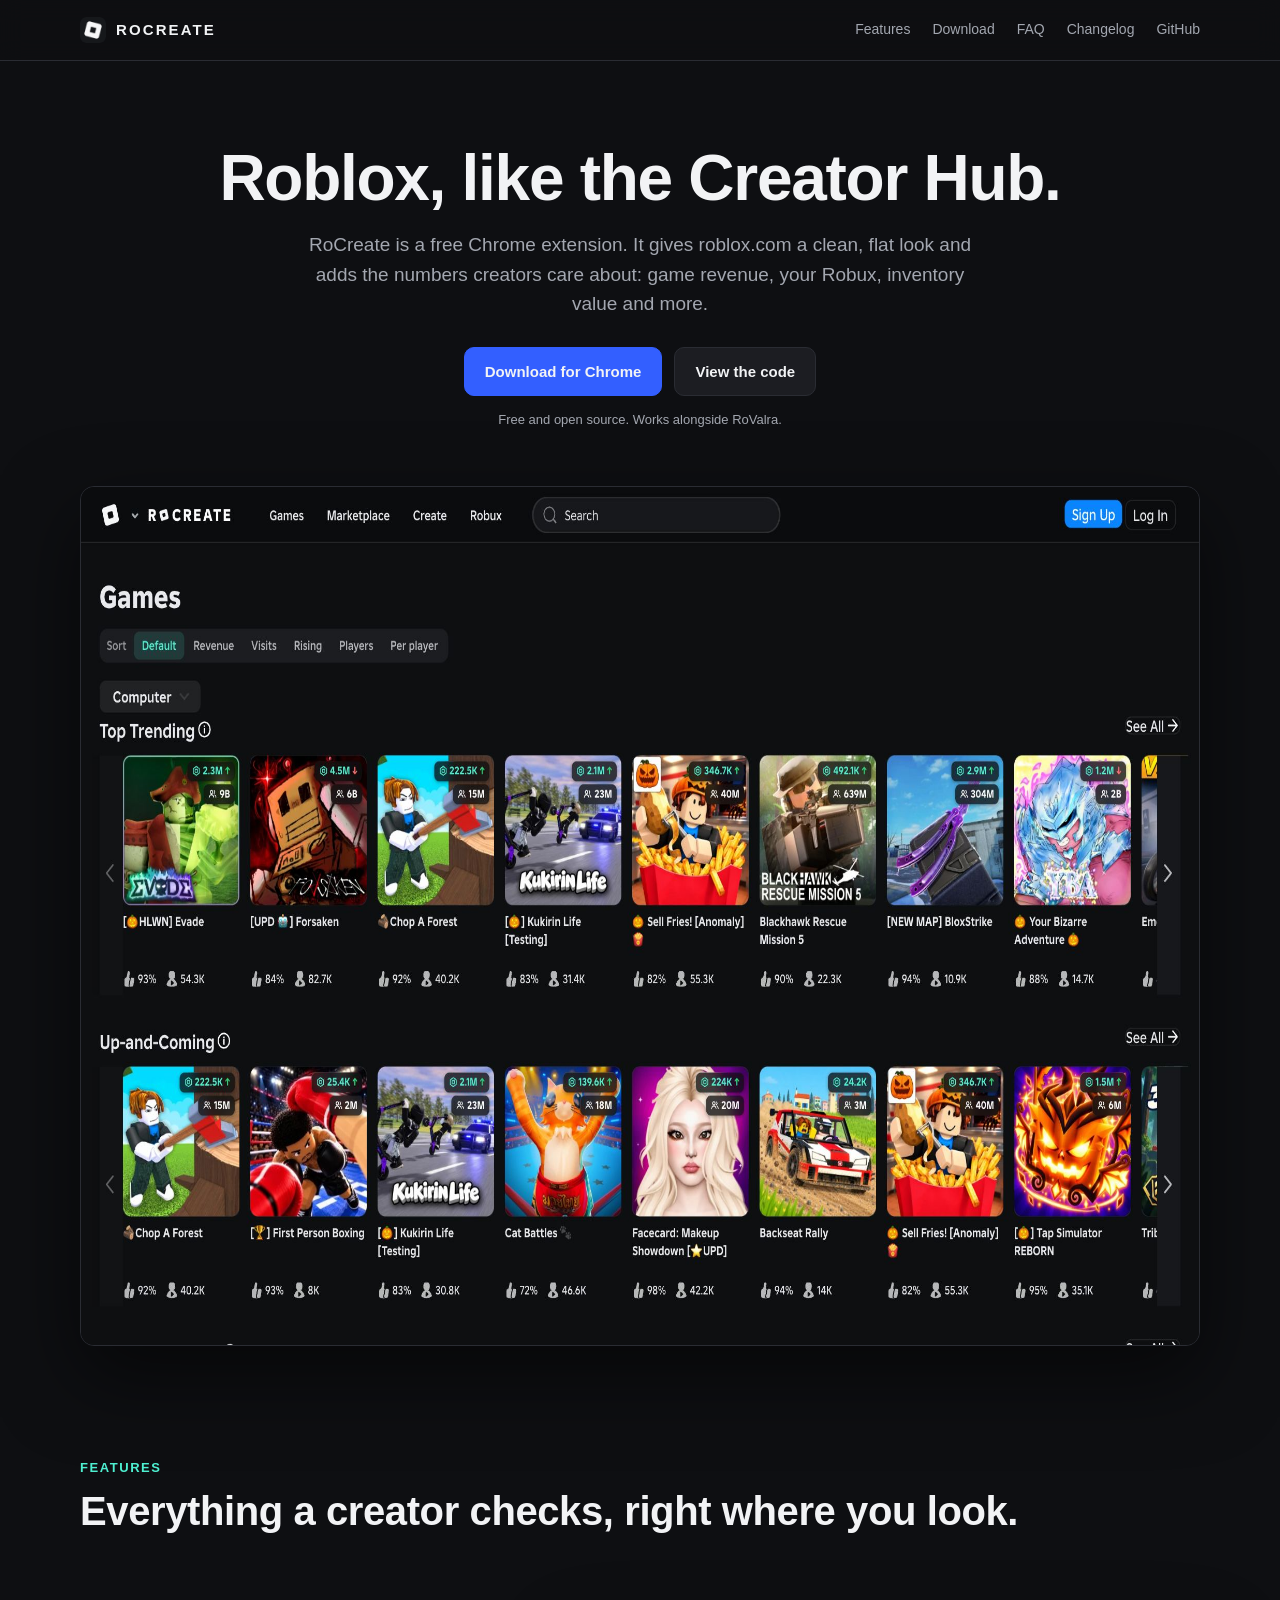
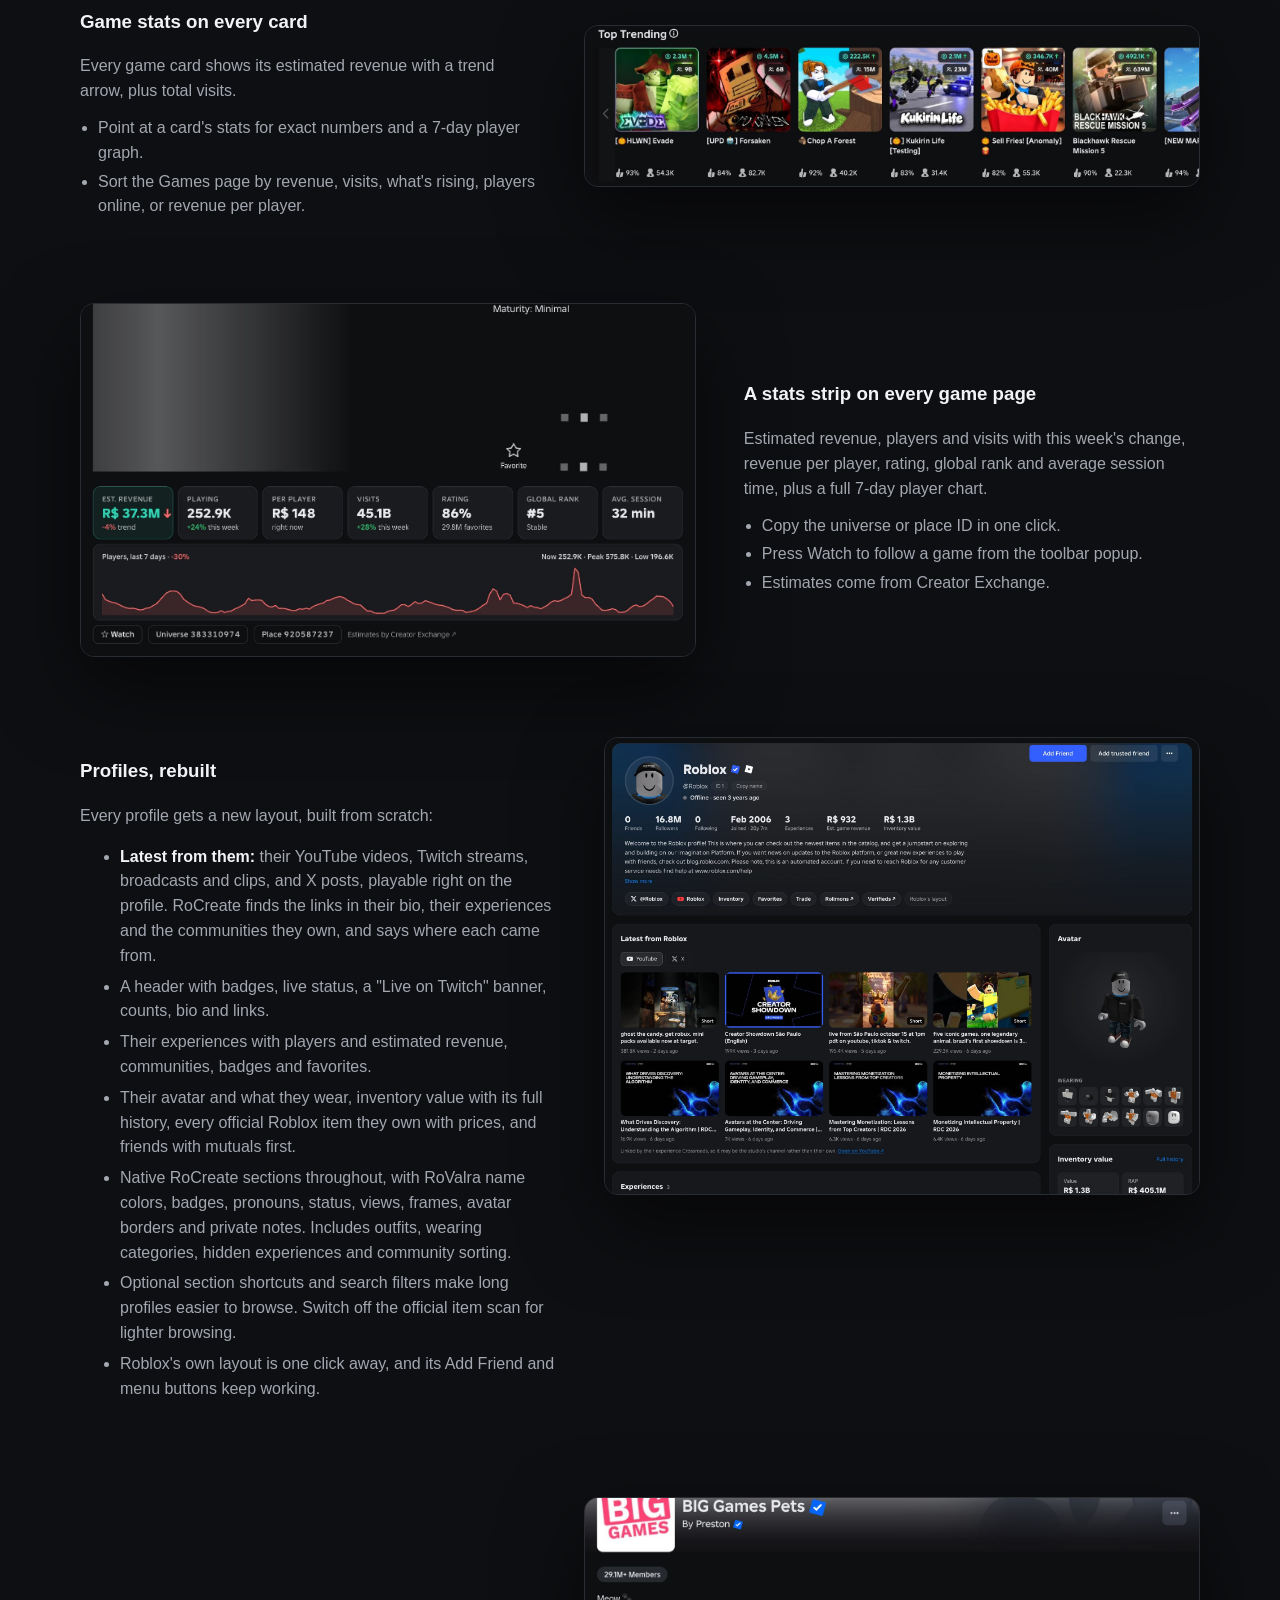
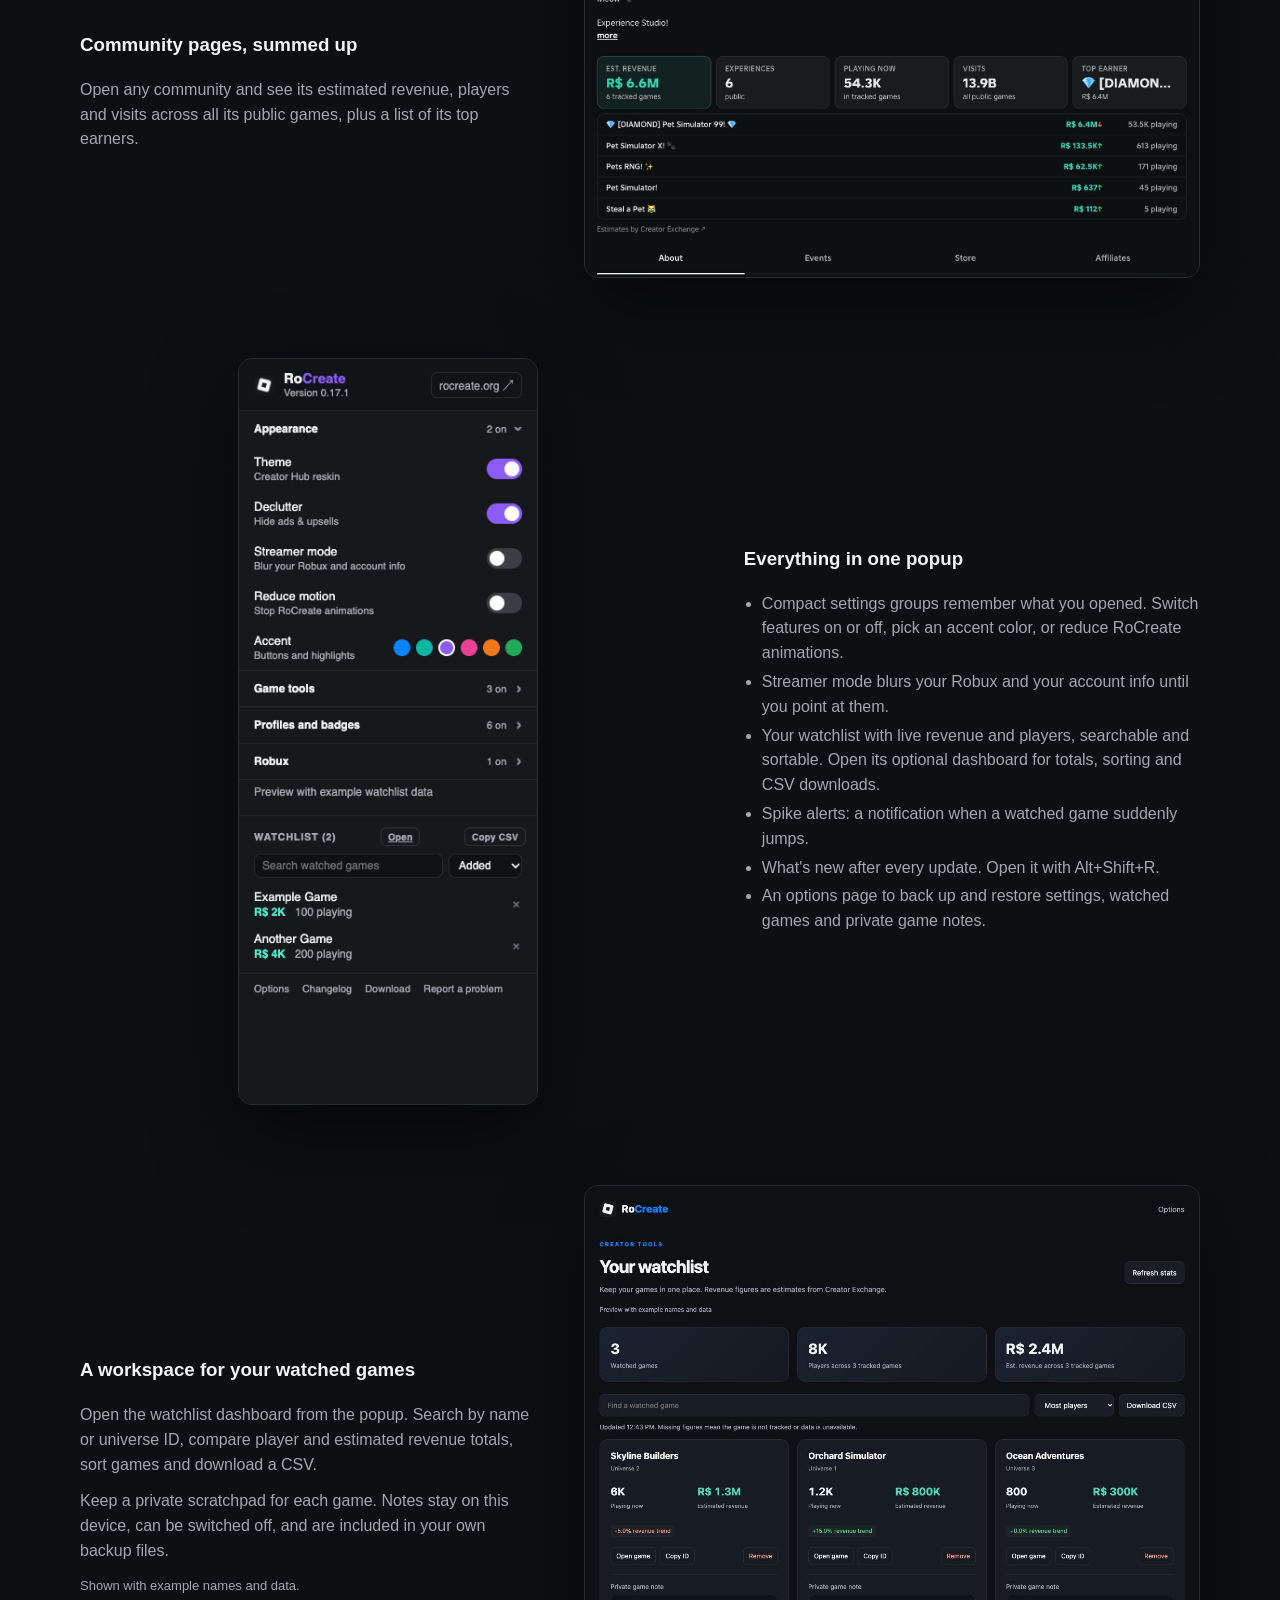
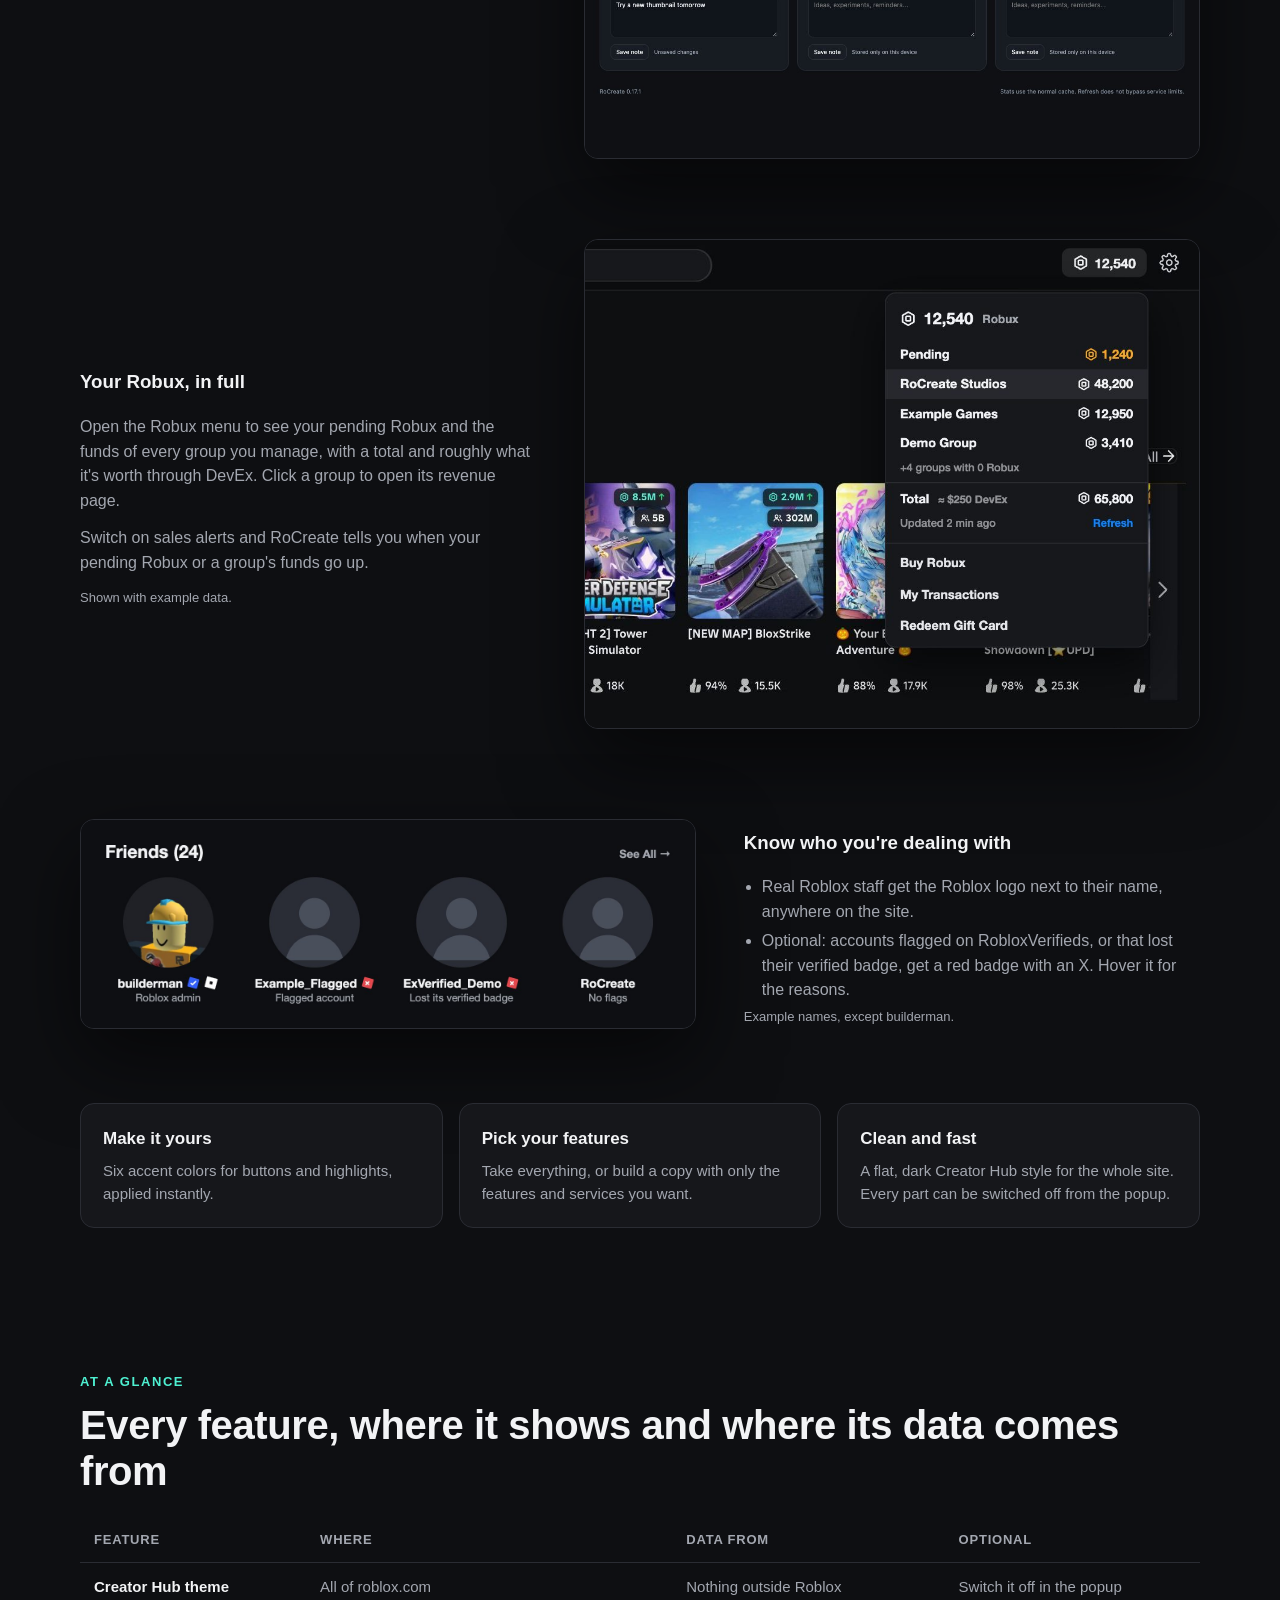
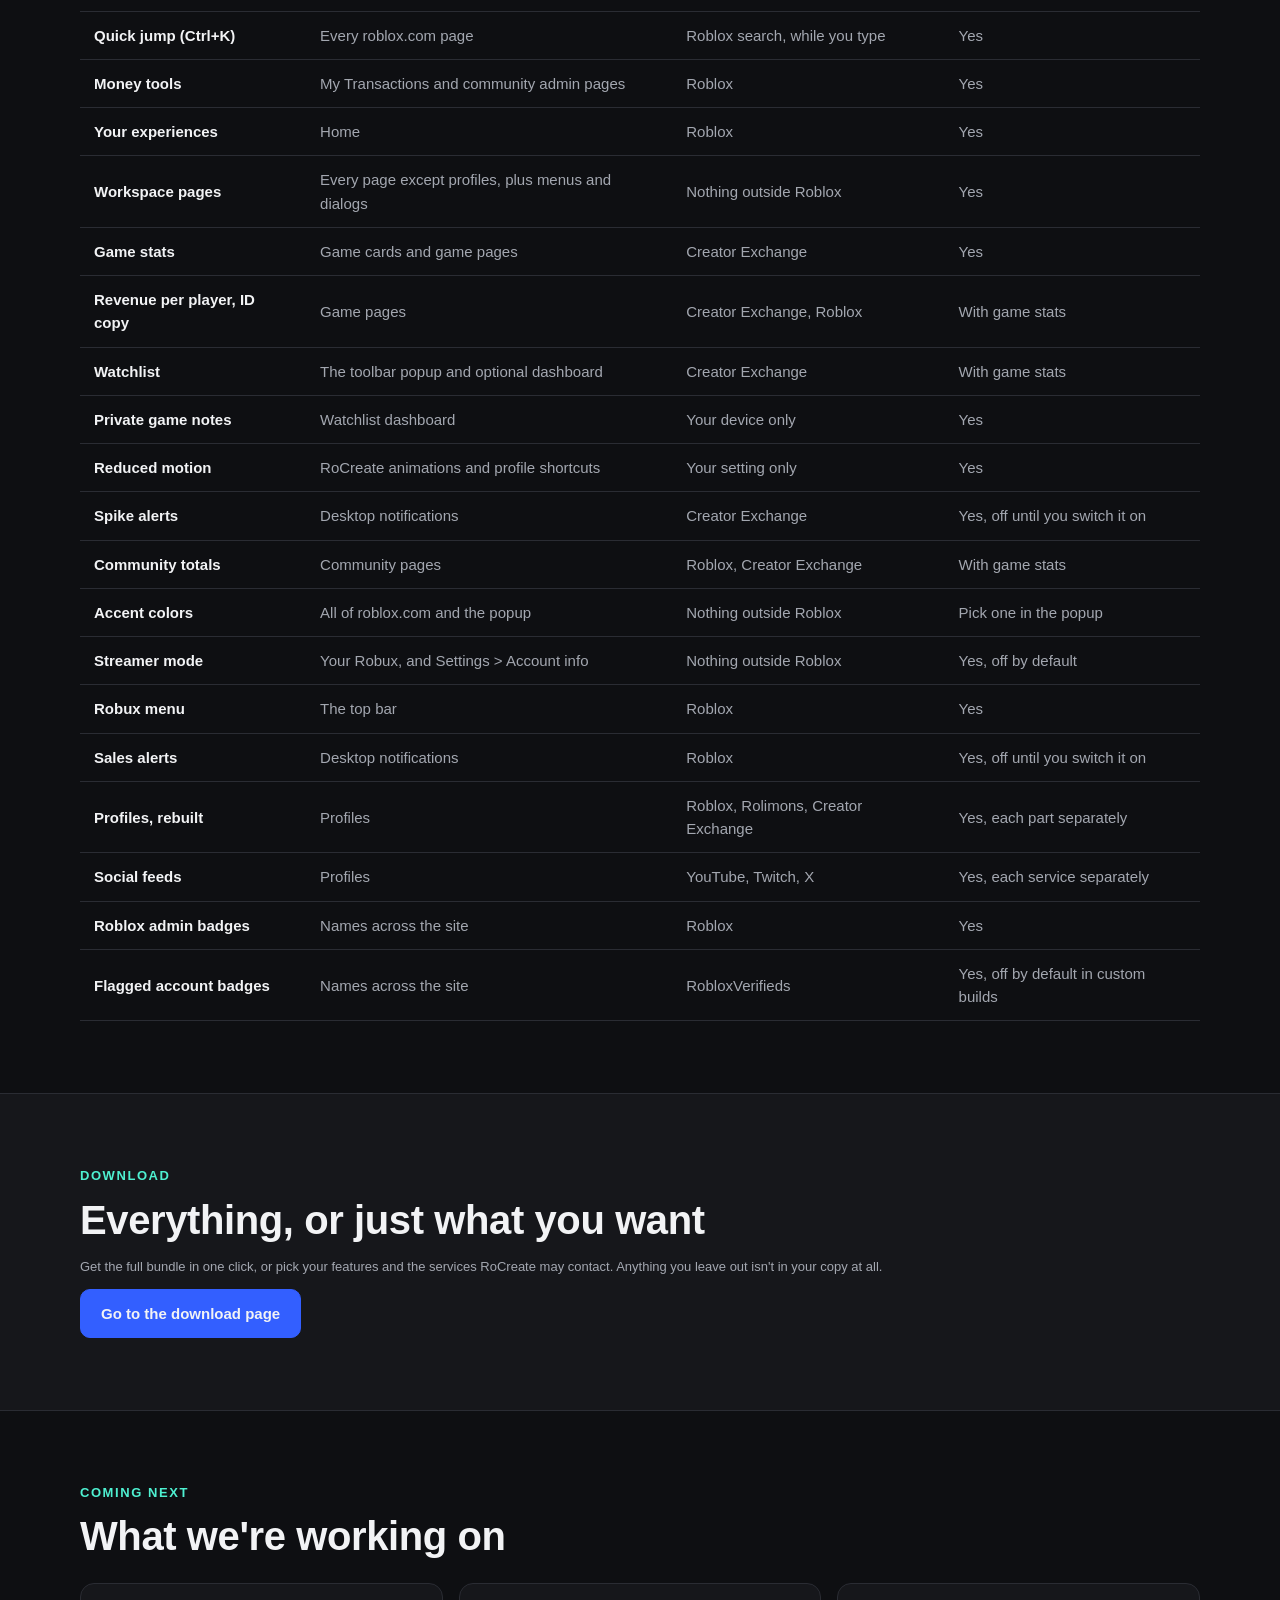
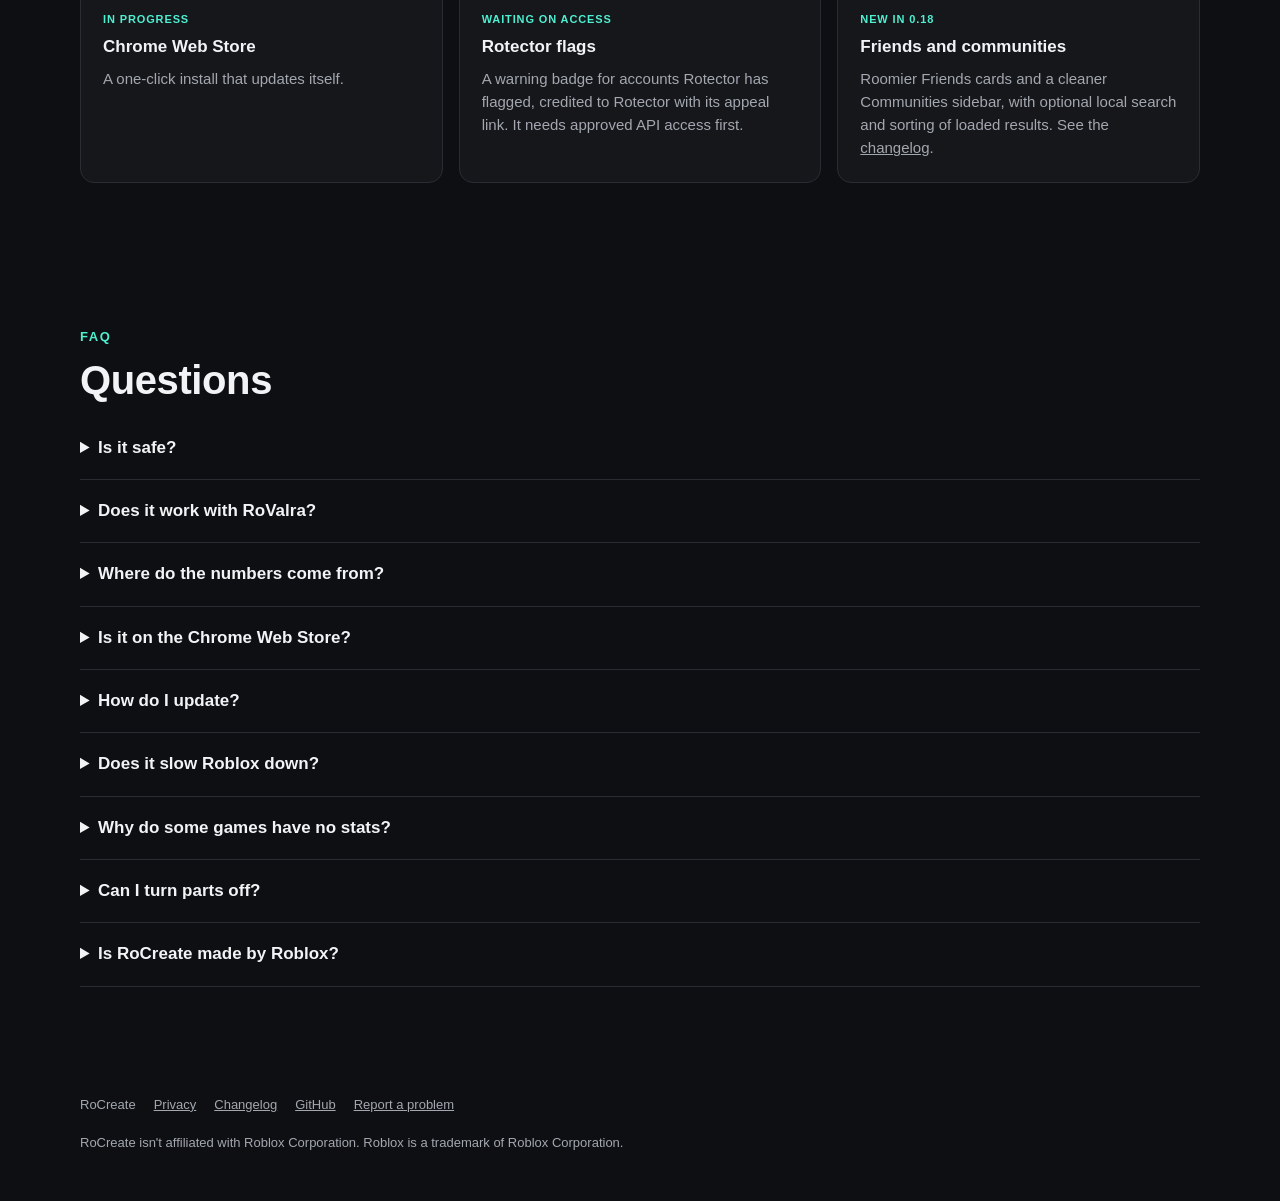
==== commit ccfe6263: "RoCreate 0.22.0: Your experiences: a Home panel with live players for the games you and your communi" ====
--- a/docs/index.html
+++ b/docs/index.html
@@ -161,6 +161,7 @@
             <tr><td>Creator Hub theme</td><td>All of roblox.com</td><td>Nothing outside Roblox</td><td>Switch it off in the popup</td></tr>
             <tr><td>Quick jump (Ctrl+K)</td><td>Every roblox.com page</td><td>Roblox search, while you type</td><td>Yes</td></tr>
             <tr><td>Money tools</td><td>My Transactions and community admin pages</td><td>Roblox</td><td>Yes</td></tr>
+            <tr><td>Your experiences</td><td>Home</td><td>Roblox</td><td>Yes</td></tr>
             <tr><td>Workspace pages</td><td>Every page except profiles, plus menus and dialogs</td><td>Nothing outside Roblox</td><td>Yes</td></tr>
             <tr><td>Game stats</td><td>Game cards and game pages</td><td>Creator Exchange</td><td>Yes</td></tr>
             <tr><td>Revenue per player, ID copy</td><td>Game pages</td><td>Creator Exchange, Roblox</td><td>With game stats</td></tr>
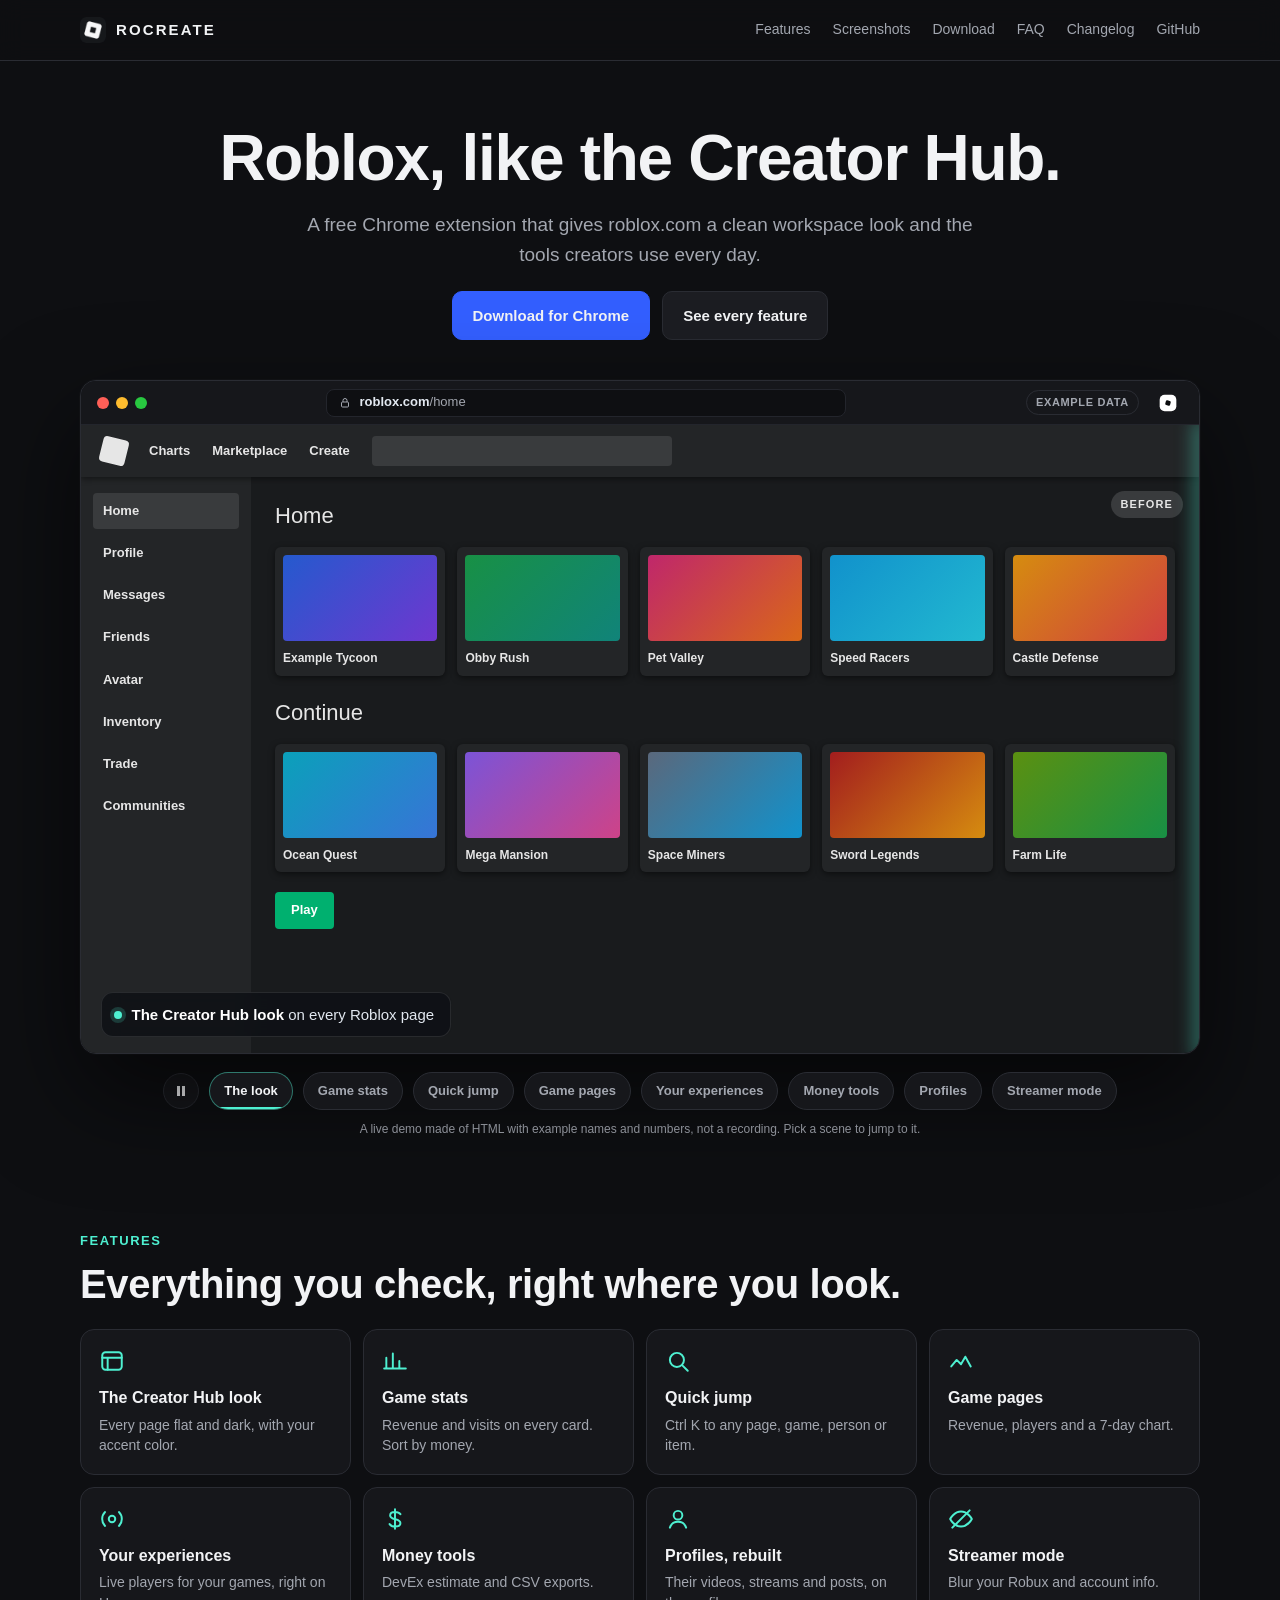
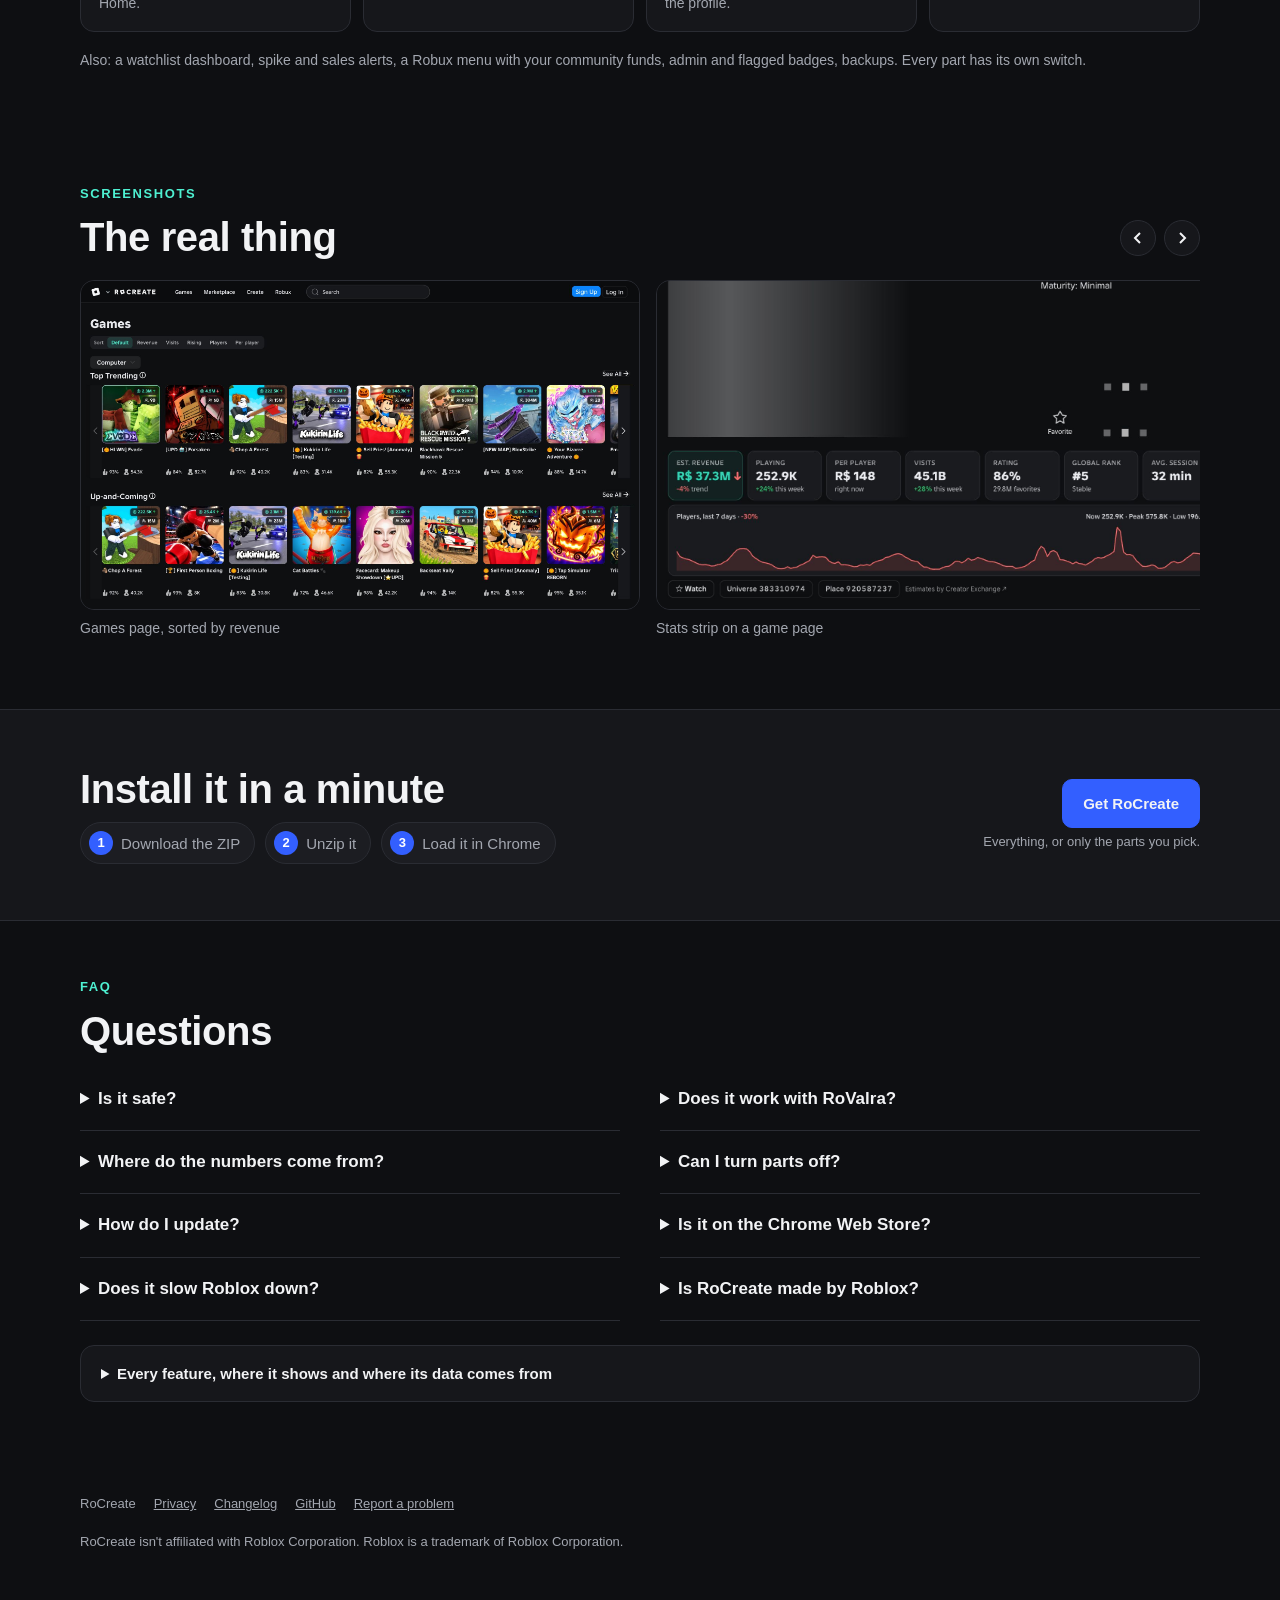
==== commit 49c48243: "Website: a live HTML demo up top and a much shorter home page - An eight-scene trailer of the extens" ====
--- a/docs/index.html
+++ b/docs/index.html
@@ -4,14 +4,15 @@
   <meta charset="utf-8">
   <meta name="viewport" content="width=device-width, initial-scale=1">
   <title>RoCreate: Roblox, like the Creator Hub</title>
-  <meta name="description" content="A free Chrome extension that gives roblox.com a clean Creator Hub look and adds game revenue, Robux and profile insights.">
+  <meta name="description" content="A free Chrome extension that gives roblox.com a clean Creator Hub look and adds game revenue, Quick jump, money tools, live stats for your experiences and rebuilt profiles.">
   <meta property="og:title" content="RoCreate: Roblox, like the Creator Hub">
-  <meta property="og:description" content="A free Chrome extension that gives roblox.com a clean Creator Hub look and adds game revenue, Robux and profile insights.">
+  <meta property="og:description" content="A free Chrome extension that gives roblox.com a clean Creator Hub look and adds game revenue, Quick jump, money tools, live stats for your experiences and rebuilt profiles.">
   <meta property="og:image" content="https://rocreate.org/img/og.jpg">
   <meta property="og:url" content="https://rocreate.org/">
   <meta name="twitter:card" content="summary_large_image">
   <link rel="icon" href="img/icon-128.png">
   <link rel="stylesheet" href="style.css">
+  <link rel="stylesheet" href="demo.css">
 </head>
 <body>
   <header class="nav">
@@ -19,6 +20,7 @@
       <a class="brand" href="/"><img src="img/icon-128.png" alt="">ROCREATE</a>
       <nav>
         <a class="hide-sm" href="#features">Features</a>
+        <a class="hide-sm" href="#gallery">Screenshots</a>
         <a href="download.html">Download</a>
         <a class="hide-sm" href="#faq">FAQ</a>
         <a class="hide-sm" href="changelog.html">Changelog</a>
@@ -28,221 +30,139 @@
   </header>
 
   <main>
-    <section class="hero">
+    <section class="hero hero-demo">
       <div class="wrap">
         <h1>Roblox, like the Creator Hub.</h1>
-        <p class="lead">RoCreate is a free Chrome extension. It gives roblox.com a clean, flat look and adds the numbers creators care about: game revenue, your Robux, inventory value and more.</p>
+        <p class="lead">A free Chrome extension that gives roblox.com a clean workspace look and the tools creators use every day.</p>
         <div class="cta">
           <a class="btn primary" href="download.html">Download for Chrome</a>
-          <a class="btn" href="https://github.com/nwtaken/RoCreate">View the code</a>
+          <a class="btn" href="#features">See every feature</a>
         </div>
-        <p class="note">Free and open source. Works alongside RoValra.</p>
-        <img class="shot" src="img/games.jpg" alt="The Roblox Games page with RoCreate: a dark Creator Hub look, a sort bar and revenue on every game card" width="1440" height="860">
-      </div>
-    </section>
-
-    <section id="features">
-      <div class="wrap">
-        <p class="eyebrow">Features</p>
-        <h2>Everything a creator checks, right where you look.</h2>
-
-        <div class="row">
-          <div class="text">
-            <h3>Game stats on every card</h3>
-            <p>Every game card shows its estimated revenue with a trend arrow, plus total visits.</p>
-            <ul>
-              <li>Point at a card's stats for exact numbers and a 7-day player graph.</li>
-              <li>Sort the Games page by revenue, visits, what's rising, players online, or revenue per player.</li>
-            </ul>
-          </div>
-          <img class="shot" src="img/games-cards.jpg" alt="Game cards with revenue and visit pills in the corner" loading="lazy">
-        </div>
-
-        <div class="row flip">
-          <div class="text">
-            <h3>A stats strip on every game page</h3>
-            <p>Estimated revenue, players and visits with this week's change, revenue per player, rating, global rank and average session time, plus a full 7-day player chart.</p>
-            <ul>
-              <li>Copy the universe or place ID in one click.</li>
-              <li>Press Watch to follow a game from the toolbar popup.</li>
-              <li>Estimates come from Creator Exchange.</li>
-            </ul>
-          </div>
-          <img class="shot" src="img/game.jpg" alt="A game page with RoCreate's stats strip under the header" loading="lazy">
-        </div>
-
-        <div class="feature-wide">
-          <div class="text">
-            <h3>Profiles, rebuilt</h3>
-            <p>Every profile gets a new layout, built from scratch:</p>
-            <ul>
-              <li><b>Latest from them:</b> their YouTube videos, Twitch streams, broadcasts and clips, and X posts, playable right on the profile. RoCreate finds the links in their bio, their experiences and the communities they own, and says where each came from.</li>
-              <li>A header with badges, live status, a "Live on Twitch" banner, counts, bio and links.</li>
-              <li>Their experiences with players and estimated revenue, communities, badges and favorites.</li>
-              <li>Their avatar and what they wear, inventory value with its full history, every official Roblox item they own with prices, and friends with mutuals first.</li>
-              <li>Native RoCreate sections throughout, with RoValra name colors, badges, pronouns, status, views, frames, avatar borders and private notes. Includes outfits, wearing categories, hidden experiences and community sorting.</li>
-              <li>Optional section shortcuts and search filters make long profiles easier to browse. Switch off the official item scan for lighter browsing.</li>
-              <li>Roblox's own layout is one click away, and its Add Friend and menu buttons keep working.</li>
-            </ul>
-          </div>
-          <img class="shot" src="img/profile2.jpg" alt="Roblox's official profile in RoCreate's new layout, with its latest YouTube videos" loading="lazy">
-        </div>
-
-        <div class="row">
-          <div class="text">
-            <h3>Community pages, summed up</h3>
-            <p>Open any community and see its estimated revenue, players and visits across all its public games, plus a list of its top earners.</p>
-          </div>
-          <img class="shot" src="img/group.jpg" alt="A community page with RoCreate's totals above the tabs" loading="lazy">
-        </div>
-
-        <div class="row flip">
-          <div class="text">
-            <h3>Everything in one popup</h3>
-            <ul>
-              <li>Compact settings groups remember what you opened. Switch features on or off, pick an accent color, or reduce RoCreate animations.</li>
-              <li>Streamer mode blurs your Robux and your account info until you point at them.</li>
-              <li>Your watchlist with live revenue and players, searchable and sortable. Open its optional dashboard for totals, sorting and CSV downloads.</li>
-              <li>Spike alerts: a notification when a watched game suddenly jumps.</li>
-              <li>What's new after every update. Open it with Alt+Shift+R.</li>
-              <li>An options page to back up and restore settings, watched games and private game notes.</li>
-            </ul>
-          </div>
-          <img class="shot popup-shot" src="img/popup.png" alt="The RoCreate popup with compact settings and an example watchlist" loading="lazy">
-        </div>
-
-        <div class="row">
-          <div class="text">
-            <h3>A workspace for your watched games</h3>
-            <p>Open the watchlist dashboard from the popup. Search by name or universe ID, compare player and estimated revenue totals, sort games and download a CSV.</p>
-            <p>Keep a private scratchpad for each game. Notes stay on this device, can be switched off, and are included in your own backup files.</p>
-            <p class="note left">Shown with example names and data.</p>
-          </div>
-          <img class="shot" src="img/watchlist.jpg" alt="RoCreate's watchlist dashboard with example games and private notes" loading="lazy">
-        </div>
-
-        <div class="row">
-          <div class="text">
-            <h3>Your Robux, in full</h3>
-            <p>Open the Robux menu to see your pending Robux and the funds of every group you manage, with a total and roughly what it's worth through DevEx. Click a group to open its revenue page.</p>
-            <p>Switch on sales alerts and RoCreate tells you when your pending Robux or a group's funds go up.</p>
-            <p class="note left">Shown with example data.</p>
-          </div>
-          <img class="shot" src="img/robux-menu.jpg" alt="The Robux menu with pending Robux and group funds (example data)" loading="lazy">
-        </div>
-
-        <div class="row flip">
-          <div class="text">
-            <h3>Know who you're dealing with</h3>
-            <ul>
-              <li>Real Roblox staff get the Roblox logo next to their name, anywhere on the site.</li>
-              <li>Optional: accounts flagged on RobloxVerifieds, or that lost their verified badge, get a red badge with an X. Hover it for the reasons.</li>
-            </ul>
-            <p class="note left">Example names, except builderman.</p>
-          </div>
-          <img class="shot" src="img/badges.jpg" alt="Friends with an admin badge and red flagged badges (example names)" loading="lazy">
-        </div>
-
-        <div class="cards">
-          <div class="card"><h3>Make it yours</h3><p>Six accent colors for buttons and highlights, applied instantly.</p></div>
-          <div class="card"><h3>Pick your features</h3><p>Take everything, or build a copy with only the features and services you want.</p></div>
-          <div class="card"><h3>Clean and fast</h3><p>A flat, dark Creator Hub style for the whole site. Every part can be switched off from the popup.</p></div>
+        <div class="demo-wrap">
+          <div id="demo" class="demo-stage"><img class="demo-poster" src="img/games.jpg" alt="The Roblox Games page with RoCreate: a dark Creator Hub look, a sort bar and revenue on every game card" width="2160" height="1290"></div>
+          <div id="demo-controls" class="demo-controls" aria-label="Demo scenes"></div>
+          <p class="demo-note">A live demo made of HTML with example names and numbers, not a recording. Pick a scene to jump to it.</p>
         </div>
       </div>
     </section>
 
-    <section id="glance">
+    <section id="features" class="tight">
       <div class="wrap">
-        <p class="eyebrow">At a glance</p>
-        <h2>Every feature, where it shows and where its data comes from</h2>
-        <div class="table-wrap">
-          <table class="features">
-            <tr><th>Feature</th><th>Where</th><th>Data from</th><th>Optional</th></tr>
-            <tr><td>Creator Hub theme</td><td>All of roblox.com</td><td>Nothing outside Roblox</td><td>Switch it off in the popup</td></tr>
-            <tr><td>Quick jump (Ctrl+K)</td><td>Every roblox.com page</td><td>Roblox search, while you type</td><td>Yes</td></tr>
-            <tr><td>Money tools</td><td>My Transactions and community admin pages</td><td>Roblox</td><td>Yes</td></tr>
-            <tr><td>Your experiences</td><td>Home</td><td>Roblox</td><td>Yes</td></tr>
-            <tr><td>Workspace pages</td><td>Every page except profiles, plus menus and dialogs</td><td>Nothing outside Roblox</td><td>Yes</td></tr>
-            <tr><td>Game stats</td><td>Game cards and game pages</td><td>Creator Exchange</td><td>Yes</td></tr>
-            <tr><td>Revenue per player, ID copy</td><td>Game pages</td><td>Creator Exchange, Roblox</td><td>With game stats</td></tr>
-            <tr><td>Watchlist</td><td>The toolbar popup and optional dashboard</td><td>Creator Exchange</td><td>With game stats</td></tr>
-            <tr><td>Private game notes</td><td>Watchlist dashboard</td><td>Your device only</td><td>Yes</td></tr>
-            <tr><td>Reduced motion</td><td>RoCreate animations and profile shortcuts</td><td>Your setting only</td><td>Yes</td></tr>
-            <tr><td>Spike alerts</td><td>Desktop notifications</td><td>Creator Exchange</td><td>Yes, off until you switch it on</td></tr>
-            <tr><td>Community totals</td><td>Community pages</td><td>Roblox, Creator Exchange</td><td>With game stats</td></tr>
-            <tr><td>Accent colors</td><td>All of roblox.com and the popup</td><td>Nothing outside Roblox</td><td>Pick one in the popup</td></tr>
-            <tr><td>Streamer mode</td><td>Your Robux, and Settings &gt; Account info</td><td>Nothing outside Roblox</td><td>Yes, off by default</td></tr>
-            <tr><td>Robux menu</td><td>The top bar</td><td>Roblox</td><td>Yes</td></tr>
-            <tr><td>Sales alerts</td><td>Desktop notifications</td><td>Roblox</td><td>Yes, off until you switch it on</td></tr>
-            <tr><td>Profiles, rebuilt</td><td>Profiles</td><td>Roblox, Rolimons, Creator Exchange</td><td>Yes, each part separately</td></tr>
-            <tr><td>Social feeds</td><td>Profiles</td><td>YouTube, Twitch, X</td><td>Yes, each service separately</td></tr>
-            <tr><td>Roblox admin badges</td><td>Names across the site</td><td>Roblox</td><td>Yes</td></tr>
-            <tr><td>Flagged account badges</td><td>Names across the site</td><td>RobloxVerifieds</td><td>Yes, off by default in custom builds</td></tr>
-          </table>
+        <p class="eyebrow">Features</p>
+        <h2>Everything you check, right where you look.</h2>
+        <div class="tiles">
+          <a class="tile" href="#demo" data-chapter="look"><svg viewBox="0 0 24 24"><rect x="3" y="4" width="18" height="16" rx="3"/><path d="M3 9h18M8 9v11"/></svg><b>The Creator Hub look</b><span>Every page flat and dark, with your accent color.</span></a>
+          <a class="tile" href="#demo" data-chapter="stats"><svg viewBox="0 0 24 24"><path d="M4 19V9M10 19V5M16 19v-7M22 19H2"/></svg><b>Game stats</b><span>Revenue and visits on every card. Sort by money.</span></a>
+          <a class="tile" href="#demo" data-chapter="jump"><svg viewBox="0 0 24 24"><circle cx="11" cy="11" r="6.5"/><path d="M16 16l5 5"/></svg><b>Quick jump</b><span>Ctrl K to any page, game, person or item.</span></a>
+          <a class="tile" href="#demo" data-chapter="game"><svg viewBox="0 0 24 24"><path d="M3 17l5-6 4 4 4-7 5 9"/></svg><b>Game pages</b><span>Revenue, players and a 7-day chart.</span></a>
+          <a class="tile" href="#demo" data-chapter="mine"><svg viewBox="0 0 24 24"><circle cx="12" cy="12" r="3"/><path d="M5.6 5.6a9 9 0 0 0 0 12.8M18.4 5.6a9 9 0 0 1 0 12.8"/></svg><b>Your experiences</b><span>Live players for your games, right on Home.</span></a>
+          <a class="tile" href="#demo" data-chapter="money"><svg viewBox="0 0 24 24"><path d="M12 3v18M17 7.5c-1-1.5-3-2-5-2-2.5 0-4.5 1.2-4.5 3.2 0 4.6 9.5 2.4 9.5 7 0 2-2 3.3-5 3.3-2.2 0-4-.8-5-2.3"/></svg><b>Money tools</b><span>DevEx estimate and CSV exports.</span></a>
+          <a class="tile" href="#demo" data-chapter="profile"><svg viewBox="0 0 24 24"><circle cx="12" cy="8.5" r="4"/><path d="M4.5 20c1.2-3.8 4-5.5 7.5-5.5s6.3 1.7 7.5 5.5"/></svg><b>Profiles, rebuilt</b><span>Their videos, streams and posts, on the profile.</span></a>
+          <a class="tile" href="#demo" data-chapter="streamer"><svg viewBox="0 0 24 24"><path d="M2 12s3.6-7 10-7 10 7 10 7-3.6 7-10 7-10-7-10-7z"/><path d="M4 20L20 4"/></svg><b>Streamer mode</b><span>Blur your Robux and account info.</span></a>
+        </div>
+        <p class="also">Also: a watchlist dashboard, spike and sales alerts, a Robux menu with your community funds, admin and flagged badges, backups. Every part has its own switch.</p>
+      </div>
+    </section>
+
+    <section id="gallery" class="tight">
+      <div class="wrap">
+        <div class="gallery-head">
+          <div><p class="eyebrow">Screenshots</p><h2>The real thing</h2></div>
+          <div class="gallery-nav"><button type="button" class="demo-play" data-go="-1" aria-label="Previous screenshots"><svg width="12" height="12" viewBox="0 0 12 12"><path d="M8 1L3 6l5 5" fill="none" stroke="currentColor" stroke-width="2"/></svg></button><button type="button" class="demo-play" data-go="1" aria-label="Next screenshots"><svg width="12" height="12" viewBox="0 0 12 12"><path d="M4 1l5 5-5 5" fill="none" stroke="currentColor" stroke-width="2"/></svg></button></div>
+        </div>
+        <div class="gallery" tabindex="0" aria-label="Screenshots, scroll sideways">
+          <figure><img src="img/games.jpg" alt="The Games page with revenue on every card and the sort bar" loading="lazy"><figcaption>Games page, sorted by revenue</figcaption></figure>
+          <figure><img src="img/game.jpg" alt="A game page with RoCreate's stats strip and 7-day chart" loading="lazy"><figcaption>Stats strip on a game page</figcaption></figure>
+          <figure><img src="img/quickjump.jpg" alt="Quick jump with grouped results for a search (example data)" loading="lazy"><figcaption>Quick jump <em>example data</em></figcaption></figure>
+          <figure><img src="img/experiences.jpg" alt="The Your experiences table on Home with live players (example data)" loading="lazy"><figcaption>Your experiences on Home <em>example data</em></figcaption></figure>
+          <figure><img src="img/profile2.jpg" alt="Roblox's official profile in RoCreate's layout, with its latest YouTube videos" loading="lazy"><figcaption>A rebuilt profile with its videos</figcaption></figure>
+          <figure><img src="img/money.jpg" alt="The DevEx estimate and CSV export card on My Transactions (example data)" loading="lazy"><figcaption>Money tools <em>example data</em></figcaption></figure>
+          <figure><img src="img/group.jpg" alt="A community page with RoCreate's analytics above the tabs" loading="lazy"><figcaption>Community analytics</figcaption></figure>
+          <figure><img src="img/watchlist.jpg" alt="The watchlist dashboard with example games and private notes" loading="lazy"><figcaption>Watchlist dashboard <em>example data</em></figcaption></figure>
+          <figure><img src="img/robux-menu.jpg" alt="The Robux menu with pending Robux and community funds (example data)" loading="lazy"><figcaption>Robux menu <em>example data</em></figcaption></figure>
+          <figure class="narrow"><img src="img/popup.png" alt="The RoCreate popup with grouped switches" loading="lazy"><figcaption>The popup</figcaption></figure>
+          <figure><img src="img/badges.jpg" alt="Friends with an admin badge and flagged badges (example names)" loading="lazy"><figcaption>Admin and flagged badges <em>example names</em></figcaption></figure>
         </div>
       </div>
     </section>
 
-    <section id="install" class="install">
-      <div class="wrap">
-        <p class="eyebrow">Download</p>
-        <h2>Everything, or just what you want</h2>
-        <p class="note left">Get the full bundle in one click, or pick your features and the services RoCreate may contact. Anything you leave out isn't in your copy at all.</p>
-        <a class="btn primary" href="download.html">Go to the download page</a>
-      </div>
-    </section>
-
-    <section id="next">
-      <div class="wrap">
-        <p class="eyebrow">Coming next</p>
-        <h2>What we're working on</h2>
-        <div class="roadmap">
-          <div class="card"><b>In progress</b><h3>Chrome Web Store</h3><p>A one-click install that updates itself.</p></div>
-          <div class="card"><b>Waiting on access</b><h3>Rotector flags</h3><p>A warning badge for accounts Rotector has flagged, credited to Rotector with its appeal link. It needs approved API access first.</p></div>
-          <div class="card"><b>New in 0.18</b><h3>Friends and communities</h3><p>Roomier Friends cards and a cleaner Communities sidebar, with optional local search and sorting of loaded results. See the <a href="changelog.html">changelog</a>.</p></div>
+    <section id="install" class="install tight">
+      <div class="wrap install-row">
+        <div>
+          <h2>Install it in a minute</h2>
+          <ol class="mini-steps"><li>Download the ZIP</li><li>Unzip it</li><li>Load it in Chrome</li></ol>
+        </div>
+        <div class="install-cta">
+          <a class="btn primary" href="download.html">Get RoCreate</a>
+          <span class="note">Everything, or only the parts you pick.</span>
         </div>
       </div>
     </section>
 
-    <section id="faq">
+    <section id="faq" class="tight">
       <div class="wrap">
         <p class="eyebrow">FAQ</p>
         <h2>Questions</h2>
-        <details>
-          <summary>Is it safe?</summary>
-          <p>RoCreate runs only in your browser. There's no RoCreate server, no account and no tracking, and all of the code is open on GitHub. The <a href="privacy.html">privacy policy</a> lists every site it talks to.</p>
-        </details>
-        <details>
-          <summary>Does it work with RoValra?</summary>
-          <p>Yes. RoCreate is built to run next to RoValra, and each keeps its own features.</p>
-        </details>
-        <details>
-          <summary>Where do the numbers come from?</summary>
-          <p>Game revenue estimates come from Creator Exchange, and inventory values from Rolimons. Everything else comes from Roblox itself. Revenue figures are estimates, not Roblox's official numbers.</p>
-        </details>
-        <details>
-          <summary>Is it on the Chrome Web Store?</summary>
-          <p>Not yet. Until it is, you load it from the <a href="download.html">download page</a> in three steps. The Chrome Web Store version will update itself.</p>
-        </details>
-        <details>
-          <summary>How do I update?</summary>
-          <p>Download again and unzip over the same folder. RoCreate notices the new version, reloads itself within a minute, and its popup shows what changed. Every release is on the <a href="changelog.html">changelog</a>.</p>
-        </details>
-        <details>
-          <summary>Does it slow Roblox down?</summary>
-          <p>It only looks up what's on your screen, keeps the results on your device so pages load fast the next time, and waits out rate limits instead of hammering Roblox.</p>
-        </details>
-        <details>
-          <summary>Why do some games have no stats?</summary>
-          <p>Creator Exchange only tracks games with enough players. Smaller games simply show no stats.</p>
-        </details>
-        <details>
-          <summary>Can I turn parts off?</summary>
-          <p>Yes. Every feature has a switch in the popup. You can also leave features out entirely on the download page, and then RoCreate never contacts their services.</p>
-        </details>
-        <details>
-          <summary>Is RoCreate made by Roblox?</summary>
-          <p>No. RoCreate is an independent, free project and isn't affiliated with Roblox Corporation.</p>
+        <div class="faq-grid">
+          <details>
+            <summary>Is it safe?</summary>
+            <p>It runs only in your browser. No RoCreate server, account or tracking, and all of the code is on GitHub. The <a href="privacy.html">privacy policy</a> lists every site it talks to.</p>
+          </details>
+          <details>
+            <summary>Does it work with RoValra?</summary>
+            <p>Yes. RoCreate runs next to RoValra, and each keeps its own features.</p>
+          </details>
+          <details>
+            <summary>Where do the numbers come from?</summary>
+            <p>Revenue estimates come from Creator Exchange and collectible values from Rolimons. Everything else comes from Roblox itself.</p>
+          </details>
+          <details>
+            <summary>Can I turn parts off?</summary>
+            <p>Every feature has a switch in the popup. On the <a href="download.html">download page</a> you can also leave features out entirely.</p>
+          </details>
+          <details>
+            <summary>How do I update?</summary>
+            <p>Download again and unzip over the same folder. RoCreate reloads itself within a minute and shows what changed. Every release is on the <a href="changelog.html">changelog</a>.</p>
+          </details>
+          <details>
+            <summary>Is it on the Chrome Web Store?</summary>
+            <p>Not yet; it's on its way. Next up after that: Rotector flags, once API access is approved.</p>
+          </details>
+          <details>
+            <summary>Does it slow Roblox down?</summary>
+            <p>It only looks up what's on your screen, caches results on your device and waits out rate limits instead of hammering Roblox.</p>
+          </details>
+          <details>
+            <summary>Is RoCreate made by Roblox?</summary>
+            <p>No. It's an independent, free project, not affiliated with Roblox Corporation.</p>
+          </details>
+        </div>
+        <details class="glance">
+          <summary>Every feature, where it shows and where its data comes from</summary>
+          <div class="table-wrap">
+            <table class="features">
+              <tr><th>Feature</th><th>Where</th><th>Data from</th><th>Optional</th></tr>
+              <tr><td>Creator Hub theme</td><td>All of roblox.com</td><td>Nothing outside Roblox</td><td>Switch it off in the popup</td></tr>
+              <tr><td>Workspace pages</td><td>Every page except profiles, plus menus and dialogs</td><td>Nothing outside Roblox</td><td>Yes</td></tr>
+              <tr><td>Quick jump (Ctrl+K)</td><td>Every roblox.com page</td><td>Roblox search, while you type</td><td>Yes</td></tr>
+              <tr><td>Your experiences</td><td>Home</td><td>Roblox</td><td>Yes</td></tr>
+              <tr><td>Money tools</td><td>My Transactions and community admin pages</td><td>Roblox</td><td>Yes</td></tr>
+              <tr><td>Game stats</td><td>Game cards and game pages</td><td>Creator Exchange</td><td>Yes</td></tr>
+              <tr><td>Revenue per player, ID copy</td><td>Game pages</td><td>Creator Exchange, Roblox</td><td>With game stats</td></tr>
+              <tr><td>Watchlist</td><td>The toolbar popup and optional dashboard</td><td>Creator Exchange</td><td>With game stats</td></tr>
+              <tr><td>Private game notes</td><td>Watchlist dashboard</td><td>Your device only</td><td>Yes</td></tr>
+              <tr><td>Spike alerts</td><td>Desktop notifications</td><td>Creator Exchange</td><td>Yes, off until you switch it on</td></tr>
+              <tr><td>Community totals</td><td>Community pages</td><td>Roblox, Creator Exchange</td><td>With game stats</td></tr>
+              <tr><td>Accent colors, reduced motion</td><td>All of roblox.com and the popup</td><td>Your settings only</td><td>Yes</td></tr>
+              <tr><td>Streamer mode</td><td>Your Robux, transactions and Settings &gt; Account info</td><td>Nothing outside Roblox</td><td>Yes, off by default</td></tr>
+              <tr><td>Robux menu</td><td>The top bar</td><td>Roblox</td><td>Yes</td></tr>
+              <tr><td>Sales alerts</td><td>Desktop notifications</td><td>Roblox</td><td>Yes, off until you switch it on</td></tr>
+              <tr><td>Profiles, rebuilt</td><td>Profiles</td><td>Roblox, Rolimons, Creator Exchange</td><td>Yes, each part separately</td></tr>
+              <tr><td>Social feeds</td><td>Profiles</td><td>YouTube, Twitch, X</td><td>Yes, each service separately</td></tr>
+              <tr><td>Roblox admin badges</td><td>Names across the site</td><td>Roblox</td><td>Yes</td></tr>
+              <tr><td>Flagged account badges</td><td>Names across the site</td><td>RobloxVerifieds</td><td>Yes, off by default in custom builds</td></tr>
+            </table>
+          </div>
         </details>
       </div>
     </section>
@@ -259,5 +179,6 @@
     </div>
   </footer>
   <script src="/device-check.js"></script>
+  <script src="demo.js"></script>
 </body>
 </html>
--- a/docs/style.css
+++ b/docs/style.css
@@ -175,3 +175,41 @@
 .device-notice strong { color: var(--text); }
 .device-notice a { display: inline-block; margin-top: 16px; }
 body:has(> .device-notice) > [hidden] { display: none !important; }
+
+/* home page (2026-10 rework): demo first, short sections */
+.hero.hero-demo { padding: 64px 0 24px; }
+.hero.hero-demo p.lead { margin-bottom: 22px; }
+section.tight { padding: 56px 0; }
+.tiles { display: grid; grid-template-columns: repeat(4, 1fr); gap: 12px; margin-top: 22px; }
+.tile { display: flex; flex-direction: column; gap: 4px; padding: 18px; background: var(--panel); border: 1px solid var(--line); border-radius: var(--radius); text-decoration: none; transition: border-color .15s, transform .15s, background .15s; }
+.tile:hover { border-color: rgba(78, 240, 209, .45); background: var(--panel-2); transform: translateY(-2px); }
+.tile:focus-visible { outline: 2px solid var(--teal); outline-offset: 2px; }
+.tile svg { width: 26px; height: 26px; margin-bottom: 8px; fill: none; stroke: var(--teal); stroke-width: 1.8; stroke-linecap: round; stroke-linejoin: round; }
+.tile b { font-size: 16px; }
+.tile span { color: var(--muted); font-size: 14px; line-height: 1.45; }
+.also { color: var(--muted); font-size: 14px; margin: 18px 0 0; }
+.gallery-head { display: flex; align-items: flex-end; justify-content: space-between; gap: 16px; }
+.gallery-nav { display: flex; gap: 8px; margin-bottom: 18px; }
+.gallery { display: flex; gap: 16px; overflow-x: auto; scroll-snap-type: x mandatory; padding: 6px 2px 14px; scrollbar-width: thin; scrollbar-color: #2a2c33 transparent; }
+.gallery:focus-visible { outline: 2px solid var(--teal); outline-offset: 4px; border-radius: var(--radius); }
+.gallery figure { flex: 0 0 min(560px, 80%); margin: 0; scroll-snap-align: start; }
+.gallery figure.narrow { flex-basis: 200px; }
+.gallery img { width: 100%; height: 330px; object-fit: cover; object-position: top left; border-radius: var(--radius); border: 1px solid var(--line); background: var(--panel); }
+.gallery figure.narrow img { object-fit: contain; background: transparent; }
+.gallery figcaption { margin-top: 8px; font-size: 14px; color: var(--muted); }
+.gallery figcaption em { font-style: normal; font-size: 11px; font-weight: 700; letter-spacing: .06em; text-transform: uppercase; color: var(--teal); margin-left: 6px; }
+.install-row { display: flex; align-items: center; justify-content: space-between; gap: 24px; flex-wrap: wrap; }
+.install-row h2 { margin-bottom: 10px; }
+.mini-steps { display: flex; gap: 10px; flex-wrap: wrap; list-style: none; counter-reset: s; padding: 0; margin: 0; color: var(--muted); font-size: 15px; }
+.mini-steps li { counter-increment: s; display: flex; align-items: center; gap: 8px; padding: 8px 14px 8px 8px; border: 1px solid var(--line); border-radius: 999px; background: var(--panel-2); }
+.mini-steps li::before { content: counter(s); display: grid; place-items: center; width: 24px; height: 24px; border-radius: 50%; background: var(--blue); color: #fff; font-weight: 800; font-size: 13px; }
+.install-cta { display: flex; flex-direction: column; align-items: flex-end; gap: 4px; }
+.install-cta .note { margin: 0; }
+.faq-grid { display: grid; grid-template-columns: 1fr 1fr; column-gap: 40px; margin-top: 8px; }
+.glance { margin-top: 24px; border: 1px solid var(--line); border-radius: var(--radius); padding: 16px 20px; background: var(--panel); }
+.glance summary { font-size: 15px; }
+@media (max-width: 860px) {
+  .tiles { grid-template-columns: 1fr 1fr; }
+  .faq-grid { grid-template-columns: 1fr; }
+  .install-cta { align-items: flex-start; }
+}
--- a/docs/demo.css
+++ b/docs/demo.css
@@ -0,0 +1,241 @@
+/* Live demo on the home page: a scripted browser window, no video. Example data only. */
+.demo-wrap { margin: 40px auto 0; max-width: 1120px; }
+.demo-stage { position: relative; width: 100%; aspect-ratio: 1120 / 674; }
+.demo {
+  position: absolute; left: 0; top: 0;
+  width: 1120px; height: 674px;
+  transform-origin: 0 0;
+  border-radius: 16px;
+  overflow: hidden;
+  background: #0F1115;
+  border: 1px solid #2a2c33;
+  box-shadow: 0 40px 100px rgba(0, 0, 0, .6), 0 0 0 1px rgba(255, 255, 255, .02);
+  text-align: left;
+  font-family: -apple-system, BlinkMacSystemFont, "Segoe UI", Roboto, "Helvetica Neue", Arial, sans-serif;
+  color: #E2E8F0;
+  user-select: none;
+}
+.demo * { box-sizing: border-box; }
+.demo-poster { width: 100%; height: 100%; object-fit: cover; object-position: top left; border-radius: 16px; border: 1px solid var(--line); }
+
+/* browser chrome */
+.d-chrome { height: 44px; display: flex; align-items: center; gap: 14px; padding: 0 16px; background: #16171b; border-bottom: 1px solid #23252c; }
+.d-dots { display: flex; gap: 7px; }
+.d-dots i { width: 12px; height: 12px; border-radius: 50%; background: #3a3d46; }
+.d-dots i:nth-child(1) { background: #ff5f57; } .d-dots i:nth-child(2) { background: #febc2e; } .d-dots i:nth-child(3) { background: #28c840; }
+.d-url { flex: 1; max-width: 520px; margin: 0 auto; height: 28px; border-radius: 8px; background: #0e0f12; border: 1px solid #23252c; display: flex; align-items: center; gap: 8px; padding: 0 12px; font-size: 13px; color: #a3a7b0; }
+.d-url b { color: #E2E8F0; font-weight: 600; }
+.d-url svg { flex: none; }
+.d-ext { display: grid; place-items: center; width: 30px; height: 30px; border-radius: 8px; }
+.d-badge { font-size: 11px; font-weight: 700; letter-spacing: .06em; text-transform: uppercase; color: #a3a7b0; border: 1px solid #2a2c33; border-radius: 999px; padding: 3px 9px; }
+
+/* screen and scenes */
+.d-screen { position: relative; height: 630px; overflow: hidden; }
+.d-scene { position: absolute; inset: 0; opacity: 0; visibility: hidden; transition: opacity .45s ease, visibility 0s linear .45s; }
+.d-scene.on { opacity: 1; visibility: visible; transition: opacity .45s ease; }
+.d-caption {
+  position: absolute; left: 20px; bottom: 18px; z-index: 30;
+  display: flex; align-items: center; gap: 10px;
+  padding: 10px 16px 10px 12px;
+  background: rgba(15, 17, 21, .86); backdrop-filter: blur(10px);
+  border: 1px solid rgba(255, 255, 255, .10); border-radius: 12px;
+  font-size: 15px; color: #E2E8F0;
+  transform: translateY(8px); opacity: 0; transition: transform .35s ease, opacity .35s ease;
+}
+.d-caption.on { transform: none; opacity: 1; }
+.d-caption b { color: #fff; }
+.d-caption i { width: 8px; height: 8px; border-radius: 50%; background: #4ef0d1; box-shadow: 0 0 0 4px rgba(78, 240, 209, .18); }
+
+/* fake cursor */
+.d-cursor { position: absolute; left: 0; top: 0; z-index: 40; width: 22px; height: 22px; pointer-events: none; transition: transform .7s cubic-bezier(.45, .05, .25, 1), opacity .3s; opacity: 0; filter: drop-shadow(0 2px 3px rgba(0, 0, 0, .5)); }
+.d-cursor.on { opacity: 1; }
+.d-cursor .d-ring { position: absolute; left: -9px; top: -9px; width: 40px; height: 40px; border-radius: 50%; border: 2px solid rgba(255, 255, 255, .85); opacity: 0; transform: scale(.3); }
+.d-cursor.click .d-ring { animation: d-ring .45s ease-out; }
+@keyframes d-ring { 0% { opacity: .9; transform: scale(.3); } 100% { opacity: 0; transform: scale(1.1); } }
+
+/* RoCreate top bar inside the demo */
+.d-top { height: 52px; display: flex; align-items: center; gap: 22px; padding: 0 22px; background: #0b0c0e; border-bottom: 1px solid #1d1f23; }
+.d-logo { display: flex; align-items: center; gap: 8px; font-weight: 800; letter-spacing: .14em; font-size: 13px; color: #fff; }
+.d-logo span { width: 22px; height: 22px; border-radius: 6px; background: #fff; display: grid; place-items: center; }
+.d-logo span::after { content: ""; width: 8px; height: 8px; background: #0b0c0e; border-radius: 2px; transform: rotate(14deg); }
+.d-nav { display: flex; gap: 18px; font-size: 13px; font-weight: 600; color: #c8ccd3; }
+.d-search { width: 230px; height: 30px; border-radius: 999px; border: 1px solid #2a2c33; background: #16181b; display: flex; align-items: center; gap: 8px; padding: 0 12px; font-size: 12px; color: #8b9099; }
+.d-search kbd { margin-left: auto; font: 600 10px/1 inherit; font-family: inherit; color: #a3a7b0; border: 1px solid #2a2c33; border-radius: 5px; padding: 3px 5px; }
+.d-right { margin-left: auto; display: flex; align-items: center; gap: 14px; font-size: 13px; font-weight: 700; color: #e8eaed; }
+.d-rbx { display: flex; align-items: center; gap: 6px; transition: filter .3s; }
+.d-hex { width: 15px; height: 15px; border: 2.5px solid currentColor; border-radius: 4px; transform: rotate(45deg) scale(.82); }
+.d-ava { width: 28px; height: 28px; border-radius: 50%; background: linear-gradient(135deg, #64748b, #cbd5e1); }
+.d-page { padding: 22px 26px; height: calc(100% - 52px); overflow: hidden; }
+.demo .d-h1 { margin: 0 0 16px; font-size: 26px; line-height: 1.2; font-weight: 800; color: #fff; letter-spacing: -.01em; text-align: left; }
+.d-panel { background: #17191E; border: 1px solid rgba(255, 255, 255, .06); border-radius: 16px; padding: 16px 18px; }
+.d-muted { color: #94A3B8; }
+.d-blur { filter: blur(7px); }
+
+/* scene 1: before and after */
+.d-before, .d-after { position: absolute; inset: 0; }
+.d-before { isolation: isolate; background: #191b1d; color: #e6e6e6; display: grid; grid-template-columns: 170px 1fr; grid-template-rows: 52px 1fr; }
+.d-before .b-top { grid-column: 1 / 3; background: #232527; display: flex; align-items: center; gap: 22px; padding: 0 20px; font-size: 13px; font-weight: 700; box-shadow: 0 2px 6px rgba(0, 0, 0, .45); z-index: 1; }
+.d-before .b-top .b-logo { width: 26px; height: 26px; background: #e6e6e6; border-radius: 4px; transform: rotate(14deg); }
+.d-before .b-top .b-search { width: 300px; height: 30px; background: #393b3d; border-radius: 4px; }
+.d-before .b-side { background: #232527; padding: 16px 12px; display: grid; align-content: start; gap: 6px; font-size: 13px; font-weight: 600; }
+.d-before .b-side span { padding: 8px 10px; border-radius: 4px; }
+.d-before .b-side span:first-child { background: #393b3d; }
+.d-before .b-main { padding: 22px 24px; }
+.d-before .b-main .b-h { margin: 0 0 14px; font-size: 22px; }
+.d-before .b-row { display: grid; grid-template-columns: repeat(5, 1fr); gap: 12px; margin-bottom: 20px; }
+.d-before .b-card { background: #232527; border-radius: 6px; padding: 8px; box-shadow: 0 2px 6px rgba(0, 0, 0, .5); font-size: 12px; font-weight: 700; }
+.d-before .b-card .b-th { height: 86px; border-radius: 4px; margin-bottom: 8px; opacity: .85; }
+.d-before .b-btn { display: inline-block; background: #00b06f; color: #fff; padding: 8px 16px; border-radius: 4px; font-weight: 700; font-size: 13px; }
+.d-after { background: #0F1115; clip-path: inset(0 0 0 100%); transition: clip-path 1.9s cubic-bezier(.6, .05, .25, 1); }
+.d-after.show { clip-path: inset(0 0 0 0); }
+.d-wipe { position: absolute; top: 0; bottom: 0; left: 100%; width: 2px; background: #4ef0d1; box-shadow: 0 0 18px 4px rgba(78, 240, 209, .55); z-index: 5; transition: left 1.9s cubic-bezier(.6, .05, .25, 1), opacity .4s .1s; }
+.d-wipe.go { left: 0; opacity: 0; transition: left 1.9s cubic-bezier(.6, .05, .25, 1), opacity .3s 1.75s; }
+.d-tag { position: absolute; top: 66px; z-index: 6; font-size: 11px; font-weight: 800; letter-spacing: .1em; text-transform: uppercase; padding: 5px 10px; border-radius: 999px; }
+.d-tag.before { right: 16px; background: #393b3d; color: #e6e6e6; }
+.d-tag.after { right: 16px; background: rgba(78, 240, 209, .12); color: #4ef0d1; border: 1px solid rgba(78, 240, 209, .35); }
+
+/* game cards */
+.d-grid { display: grid; grid-template-columns: repeat(6, 1fr); gap: 12px; }
+.d-card { background: #17191E; border: 1px solid rgba(255, 255, 255, .06); border-radius: 14px; padding: 7px 7px 9px; transition: transform .6s cubic-bezier(.3, .1, .2, 1), border-color .2s; }
+.d-th { position: relative; height: 112px; border-radius: 10px; display: grid; place-items: center; font-size: 38px; font-weight: 900; color: rgba(255, 255, 255, .92); overflow: hidden; }
+.d-card b { display: block; margin-top: 7px; font-size: 12.5px; color: #fff; white-space: nowrap; overflow: hidden; text-overflow: ellipsis; }
+.d-card small { font-size: 11px; color: #94A3B8; }
+.d-pill { position: absolute; right: 6px; font-size: 10.5px; font-weight: 800; padding: 3px 7px; border-radius: 999px; background: rgba(14, 15, 17, .82); color: #fff; opacity: 0; transform: translateY(-4px) scale(.9); transition: opacity .3s, transform .3s; }
+.d-pill.top { top: 6px; color: #4ef0d1; }
+.d-pill.second { top: 28px; }
+.d-pill.on { opacity: 1; transform: none; }
+.d-sort { display: inline-flex; gap: 4px; padding: 5px; border-radius: 12px; background: #17191E; border: 1px solid rgba(255, 255, 255, .06); margin-bottom: 16px; font-size: 12px; font-weight: 700; }
+.d-sort span { padding: 6px 11px; border-radius: 8px; color: #94A3B8; transition: background .25s, color .25s; }
+.d-sort span.on { background: rgba(78, 240, 209, .14); color: #4ef0d1; }
+.d-hover { position: absolute; z-index: 20; width: 300px; padding: 14px 16px; background: #1D2026; border: 1px solid rgba(255, 255, 255, .12); border-radius: 14px; box-shadow: 0 18px 40px rgba(0, 0, 0, .5); opacity: 0; transform: translateY(6px); transition: opacity .3s, transform .3s; }
+.d-hover.on { opacity: 1; transform: none; }
+.d-hover .d-htitle { margin: 0 0 8px; font-size: 14px; color: #fff; }
+.d-facts { display: grid; grid-template-columns: repeat(3, 1fr); gap: 6px; margin-bottom: 10px; font-size: 11px; color: #94A3B8; }
+.d-facts b { display: block; color: #fff; font-size: 14px; }
+.d-line { fill: none; stroke-width: 2.2; stroke-linecap: round; stroke-linejoin: round; stroke-dasharray: var(--len, 900); stroke-dashoffset: var(--len, 900); }
+.d-line.draw { transition: stroke-dashoffset 1.6s ease; stroke-dashoffset: 0; }
+.d-area { opacity: 0; transition: opacity .8s .9s; }
+.d-area.draw { opacity: 1; }
+
+/* quick jump */
+.d-dim { position: absolute; inset: 0; background: rgba(5, 6, 8, .62); opacity: 0; transition: opacity .3s; z-index: 10; }
+.d-dim.on { opacity: 1; }
+.d-keys { position: absolute; left: 50%; top: 46%; z-index: 12; display: flex; gap: 10px; transform: translate(-50%, -50%) scale(.9); opacity: 0; transition: opacity .25s, transform .25s; }
+.d-keys.on { opacity: 1; transform: translate(-50%, -50%); }
+.d-keys kbd { min-width: 64px; padding: 14px 18px; border-radius: 14px; background: #1D2026; border: 1px solid rgba(255, 255, 255, .16); border-bottom-width: 4px; font: 800 26px/1 inherit; font-family: inherit; color: #fff; text-align: center; }
+.d-keys kbd.press { transform: translateY(3px); border-bottom-width: 1px; }
+.d-jump { position: absolute; left: 50%; top: 64px; z-index: 12; width: 600px; margin-left: -300px; background: #17191E; border: 1px solid rgba(255, 255, 255, .10); border-radius: 16px; overflow: hidden; opacity: 0; transform: translateY(-8px) scale(.98); transition: opacity .2s, transform .2s; }
+.d-jump.on { opacity: 1; transform: none; }
+.d-jump .j-field { display: flex; align-items: center; gap: 12px; height: 54px; padding: 0 18px; border-bottom: 1px solid rgba(255, 255, 255, .06); font-size: 17px; color: #fff; }
+.d-jump .j-field span:empty::after { content: "Jump to a page, experience, person or item"; color: #64748B; }
+.d-jump .j-caret { width: 2px; height: 20px; background: #fff; margin-left: -10px; animation: d-blink 1s steps(1) infinite; }
+@keyframes d-blink { 50% { opacity: 0; } }
+.d-jump .j-list { padding: 4px 8px 8px; }
+.d-jump .j-head { padding: 10px 10px 4px; font-size: 10.5px; font-weight: 800; letter-spacing: .07em; text-transform: uppercase; color: #94A3B8; opacity: 0; transition: opacity .2s; }
+.d-jump .j-row { display: flex; align-items: center; gap: 12px; padding: 7px 10px; border-radius: 10px; opacity: 0; transform: translateY(4px); transition: opacity .2s, transform .2s, background .15s; }
+.d-jump .show { opacity: 1; transform: none; }
+.d-jump .j-row.sel { background: rgba(208, 217, 251, .08); }
+.d-jump .j-ico { width: 30px; height: 30px; border-radius: 8px; background: #1D2026; border: 1px solid rgba(255, 255, 255, .06); display: grid; place-items: center; font-size: 13px; }
+.d-jump .j-row b { display: block; font-size: 13.5px; color: #fff; }
+.d-jump .j-row small { font-size: 11.5px; color: #94A3B8; }
+
+/* game page */
+.d-game { display: grid; grid-template-columns: 1.55fr 1fr; gap: 22px; margin-bottom: 16px; }
+.d-hero { height: 220px; border-radius: 14px; display: grid; place-items: center; font-size: 64px; font-weight: 900; color: rgba(255, 255, 255, .92); }
+.d-gtitle .d-gname { margin: 6px 0 4px; font-size: 26px; color: #fff; }
+.d-play { margin-top: 18px; height: 46px; border-radius: 12px; background: #335fff; display: grid; place-items: center; }
+.d-play::after { content: ""; border-left: 16px solid #fff; border-top: 10px solid transparent; border-bottom: 10px solid transparent; }
+.d-tiles { display: grid; grid-template-columns: repeat(6, 1fr); gap: 10px; }
+.d-tile { background: #1D2026; border: 1px solid rgba(255, 255, 255, .06); border-radius: 12px; padding: 10px 12px; opacity: 0; transform: translateY(6px); transition: opacity .3s, transform .3s; }
+.d-tile.on { opacity: 1; transform: none; }
+.d-tile:first-child { background: rgba(52, 211, 153, .07); border-color: rgba(52, 211, 153, .28); }
+.d-tile span { display: block; font-size: 10px; font-weight: 800; letter-spacing: .06em; text-transform: uppercase; color: #94A3B8; }
+.d-tile b { display: block; margin-top: 3px; font-size: 19px; font-weight: 800; color: #fff; font-variant-numeric: tabular-nums; }
+.d-tile:first-child b { color: #34D399; }
+.d-tile small { font-size: 10.5px; color: #94A3B8; }
+.d-chart { margin-top: 10px; padding: 10px 12px; background: #121418; border: 1px solid rgba(255, 255, 255, .06); border-radius: 12px; }
+.d-chart small { font-size: 11px; color: #94A3B8; }
+
+/* experiences table */
+.d-kpis { display: grid; grid-template-columns: repeat(4, 1fr); gap: 10px; margin-bottom: 12px; }
+.d-kpi { background: #1D2026; border: 1px solid rgba(255, 255, 255, .06); border-radius: 12px; padding: 10px 12px; }
+.d-kpi span { display: block; font-size: 10px; font-weight: 800; letter-spacing: .06em; text-transform: uppercase; color: #94A3B8; }
+.d-kpi b { display: block; font-size: 22px; font-weight: 800; color: #fff; font-variant-numeric: tabular-nums; }
+.d-kpi.live { background: rgba(52, 211, 153, .07); border-color: rgba(52, 211, 153, .26); }
+.d-kpi.live b { color: #34D399; }
+.d-tr { display: grid; grid-template-columns: 1fr 80px 104px 80px 64px 80px; align-items: center; gap: 12px; padding: 8px 10px; border-top: 1px solid rgba(255, 255, 255, .05); font-size: 13px; opacity: 0; transform: translateX(-8px); transition: opacity .35s, transform .35s; }
+.d-tr.on { opacity: 1; transform: none; }
+.d-tr.th { opacity: 1; transform: none; border-top: 0; font-size: 10px; font-weight: 800; letter-spacing: .06em; text-transform: uppercase; color: #64748B; padding-top: 0; }
+.d-tr .r { text-align: right; font-variant-numeric: tabular-nums; }
+.d-tr .nm { display: flex; align-items: center; gap: 10px; }
+.d-tr .nm i { width: 32px; height: 32px; border-radius: 9px; display: grid; place-items: center; font-style: normal; font-weight: 900; color: #fff; font-size: 14px; }
+.d-tr .nm b { color: #fff; font-size: 13px; } .d-tr .nm small { display: block; color: #94A3B8; font-size: 11px; }
+.d-live { display: inline-block; width: 7px; height: 7px; border-radius: 50%; background: #34D399; margin-right: 6px; animation: d-pulse 1.6s ease-in-out infinite; }
+@keyframes d-pulse { 50% { box-shadow: 0 0 0 5px rgba(52, 211, 153, .18); } }
+
+/* money tools */
+.d-money { display: grid; grid-template-columns: 1fr 1.15fr; gap: 22px; }
+.d-money .col + .col { border-left: 1px solid rgba(255, 255, 255, .06); padding-left: 22px; }
+.d-eyebrow { font-size: 11px; font-weight: 800; letter-spacing: .06em; text-transform: uppercase; color: #94A3B8; }
+.d-big { font-size: 34px; font-weight: 800; color: #fff; margin: 4px 0; font-variant-numeric: tabular-nums; }
+.d-bar { height: 8px; border-radius: 999px; background: #24272E; overflow: hidden; margin: 10px 0 8px; }
+.d-bar i { display: block; height: 100%; width: 0; border-radius: inherit; background: linear-gradient(90deg, #22C55E, #34D399); transition: width 1.4s ease; }
+.d-select { display: inline-flex; flex-direction: column; gap: 6px; margin: 10px 12px 12px 0; font-size: 10px; font-weight: 800; letter-spacing: .06em; text-transform: uppercase; color: #94A3B8; }
+.d-select span { min-width: 150px; height: 38px; display: flex; align-items: center; padding: 0 12px; border-radius: 12px; background: #121418; border: 1px solid rgba(255, 255, 255, .10); color: #fff; font-size: 13px; font-weight: 600; letter-spacing: 0; text-transform: none; }
+.d-btn { display: inline-grid; place-items: center; height: 38px; padding: 0 18px; border-radius: 12px; background: #335fff; color: #fff; font-size: 13px; font-weight: 700; transition: background .2s; }
+.d-btn.busy { background: rgba(208, 217, 251, .12); }
+.d-toast { position: absolute; right: 22px; bottom: 22px; z-index: 25; display: flex; align-items: center; gap: 12px; padding: 12px 16px; border-radius: 12px; background: #1D2026; border: 1px solid rgba(255, 255, 255, .12); font-size: 13px; opacity: 0; transform: translateY(10px); transition: opacity .3s, transform .3s; }
+.d-toast.on { opacity: 1; transform: none; }
+.d-toast i { width: 30px; height: 30px; border-radius: 8px; background: rgba(52, 211, 153, .14); color: #34D399; display: grid; place-items: center; font-style: normal; font-weight: 900; }
+.d-sum { margin-top: 16px; }
+.d-sum div { display: flex; justify-content: space-between; padding: 9px 2px; border-bottom: 1px solid rgba(255, 255, 255, .05); font-size: 13px; }
+.d-sum div b { color: #fff; font-variant-numeric: tabular-nums; transition: filter .3s; }
+
+/* profile and feeds */
+.d-prof { display: flex; align-items: center; gap: 18px; margin-bottom: 14px; }
+.d-prof .ava { width: 86px; height: 86px; border-radius: 50%; background: linear-gradient(135deg, #8b5cf6, #ec4899); border: 3px solid #17191E; box-shadow: 0 0 0 2px #34D399; }
+.d-prof .d-pname { margin: 0; font-size: 24px; color: #fff; }
+.d-stats { display: flex; gap: 18px; margin-top: 6px; font-size: 12.5px; color: #94A3B8; }
+.d-stats b { color: #fff; }
+.d-tabs { display: flex; gap: 6px; margin: 4px 0 12px; }
+.d-tabs span { padding: 6px 12px; border-radius: 999px; font-size: 12px; font-weight: 700; background: #1D2026; color: #94A3B8; border: 1px solid rgba(255, 255, 255, .06); }
+.d-tabs span.on { background: rgba(255, 0, 0, .14); color: #ff6b6b; border-color: rgba(255, 80, 80, .35); }
+.d-vids { display: grid; grid-template-columns: repeat(4, 1fr); gap: 12px; }
+.d-vid { opacity: 0; transform: translateY(8px); transition: opacity .35s, transform .35s; }
+.d-vid.on { opacity: 1; transform: none; }
+.d-vid .t { position: relative; height: 104px; border-radius: 10px; display: grid; place-items: center; }
+.d-vid .t::after { content: ""; width: 34px; height: 24px; border-radius: 7px; background: rgba(0, 0, 0, .55); box-shadow: inset 0 0 0 1px rgba(255, 255, 255, .25); }
+.d-vid .t em { position: absolute; right: 6px; bottom: 6px; font-style: normal; font-size: 10px; font-weight: 800; padding: 2px 5px; border-radius: 4px; background: rgba(0, 0, 0, .7); }
+.d-vid b { display: block; margin-top: 6px; font-size: 12px; color: #fff; line-height: 1.3; }
+.d-vid small { font-size: 11px; color: #94A3B8; }
+
+/* streamer mode */
+.d-popup { position: absolute; right: 18px; top: 58px; z-index: 15; width: 280px; background: #16181b; border: 1px solid rgba(255, 255, 255, .12); border-radius: 14px; padding: 12px 14px; box-shadow: 0 20px 50px rgba(0, 0, 0, .55); opacity: 0; transform: translateY(-6px); transition: opacity .25s, transform .25s; }
+.d-popup.on { opacity: 1; transform: none; }
+.d-popup .ph { display: flex; align-items: center; gap: 8px; font-weight: 800; color: #fff; font-size: 14px; margin-bottom: 8px; }
+.d-sw { display: flex; align-items: center; justify-content: space-between; padding: 9px 0; border-top: 1px solid rgba(255, 255, 255, .06); font-size: 13px; color: #fff; font-weight: 600; }
+.d-sw small { display: block; font-size: 11px; color: #94A3B8; font-weight: 500; }
+.d-toggle { width: 38px; height: 22px; border-radius: 999px; background: #3a3d46; position: relative; transition: background .25s; }
+.d-toggle::after { content: ""; position: absolute; left: 3px; top: 3px; width: 16px; height: 16px; border-radius: 50%; background: #fff; transition: transform .25s; }
+.d-toggle.on { background: #335fff; }
+.d-toggle.on::after { transform: translateX(16px); }
+.d-menu { position: absolute; right: 318px; top: 58px; z-index: 14; width: 250px; background: #1D2026; border: 1px solid rgba(255, 255, 255, .12); border-radius: 14px; padding: 10px 14px; font-size: 13px; }
+.d-menu div { display: flex; justify-content: space-between; padding: 6px 0; }
+.d-menu b { color: #fff; transition: filter .3s; }
+.d-streamer .d-menu b, .d-streamer .d-rbx, .d-streamer .d-sum b { filter: blur(6px); }
+
+/* controls under the window */
+.demo-controls { display: flex; align-items: center; gap: 10px; margin-top: 18px; flex-wrap: wrap; justify-content: center; }
+.demo-chap { position: relative; overflow: hidden; border: 1px solid var(--line); background: var(--panel); color: var(--muted); border-radius: 999px; padding: 8px 14px; font: inherit; font-size: 13px; font-weight: 700; cursor: pointer; }
+.demo-chap:hover { color: var(--text); border-color: #3a3d46; }
+.demo-chap.on { color: var(--text); border-color: rgba(78, 240, 209, .45); }
+.demo-chap .fill { position: absolute; left: 0; bottom: 0; height: 2px; width: 0; background: var(--teal); }
+.demo-chap span { position: relative; }
+.demo-play { width: 36px; height: 36px; border-radius: 50%; border: 1px solid var(--line); background: var(--panel); color: var(--text); cursor: pointer; display: grid; place-items: center; }
+.demo-play:hover { border-color: #3a3d46; }
+.demo-chap:focus-visible, .demo-play:focus-visible { outline: 2px solid var(--teal); outline-offset: 2px; }
+.demo-note { text-align: center; font-size: 12px; color: var(--muted); margin-top: 10px; }
+
+@media (prefers-reduced-motion: reduce) {
+  .demo *, .demo *::before, .demo *::after { transition-duration: 0s !important; animation-duration: 0s !important; animation-iteration-count: 1 !important; }
+}
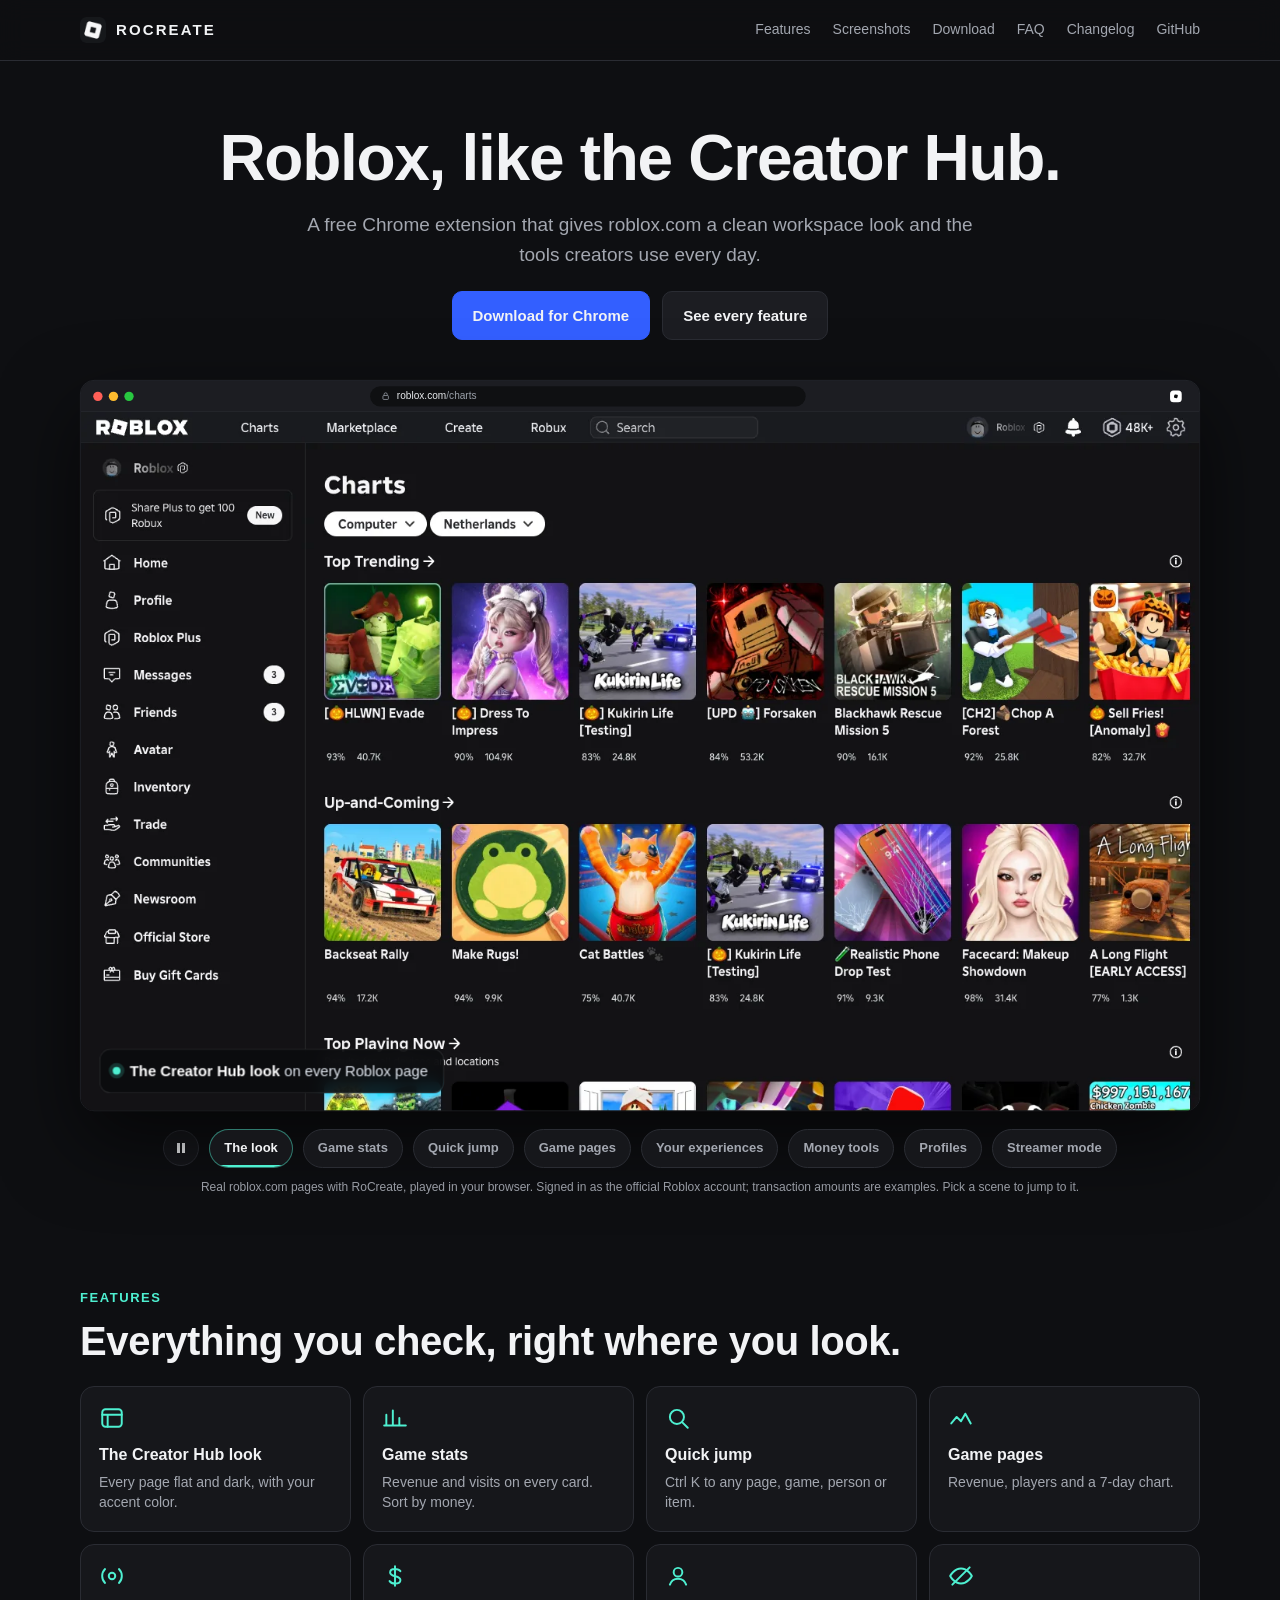
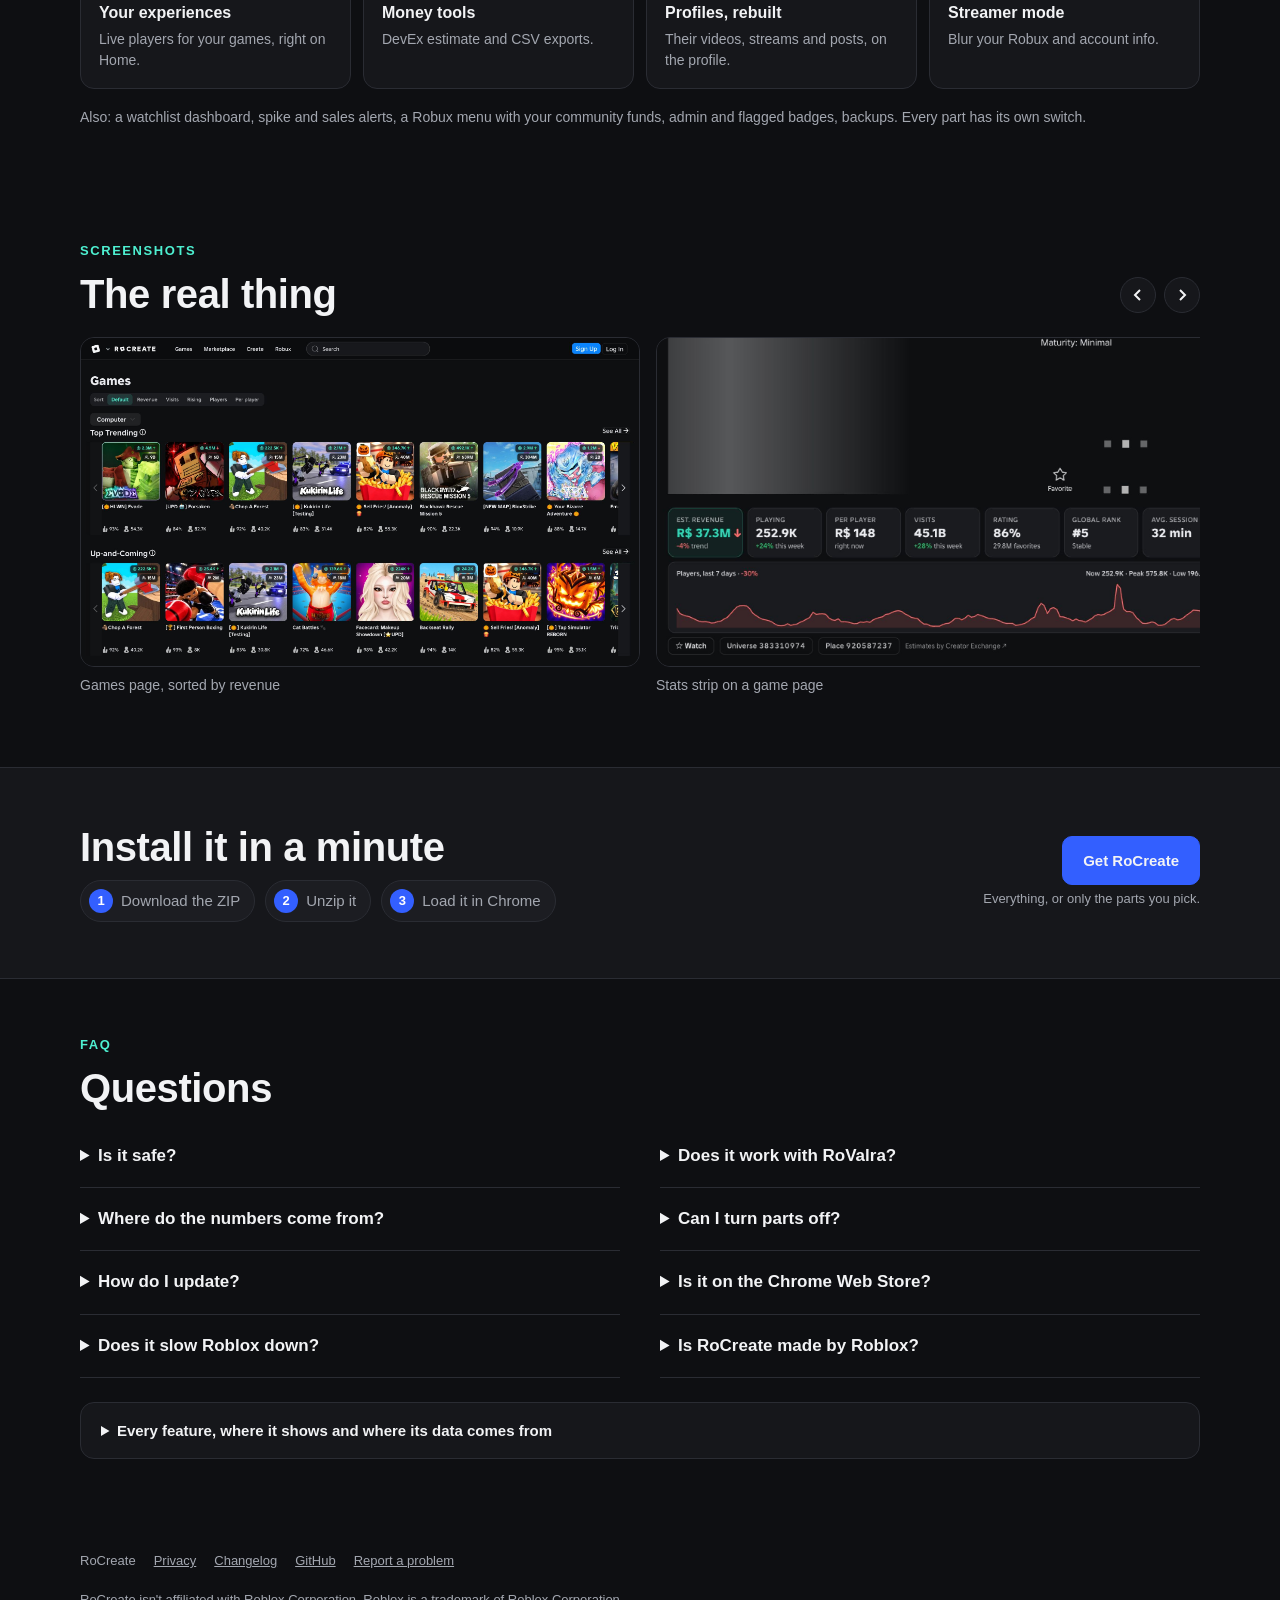
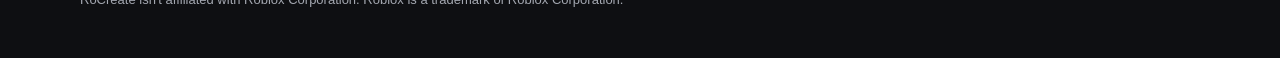
==== commit 3e392d5b: "Website: the demo now plays real roblox.com renders - 31 frames rendered from real Roblox pages with" ====
--- a/docs/index.html
+++ b/docs/index.html
@@ -39,9 +39,9 @@
           <a class="btn" href="#features">See every feature</a>
         </div>
         <div class="demo-wrap">
-          <div id="demo" class="demo-stage"><img class="demo-poster" src="img/games.jpg" alt="The Roblox Games page with RoCreate: a dark Creator Hub look, a sort bar and revenue on every game card" width="2160" height="1290"></div>
+          <div id="demo" class="demo-stage"><img class="demo-poster" src="img/trailer/look-after.webp" alt="The Roblox Games page with RoCreate: the Creator Hub look, a sort bar and revenue on every game card" width="1440" height="900"></div>
           <div id="demo-controls" class="demo-controls" aria-label="Demo scenes"></div>
-          <p class="demo-note">A live demo made of HTML with example names and numbers, not a recording. Pick a scene to jump to it.</p>
+          <p class="demo-note">Real roblox.com pages with RoCreate, played in your browser. Signed in as the official Roblox account; transaction amounts are examples. Pick a scene to jump to it.</p>
         </div>
       </div>
     </section>
--- a/docs/demo.css
+++ b/docs/demo.css
@@ -1,228 +1,73 @@
-/* Live demo on the home page: a scripted browser window, no video. Example data only. */
+/* Live demo on the home page. Every frame is a real render of roblox.com with RoCreate;
+   this file only frames them and draws the cursor, zooms and captions on top. */
 .demo-wrap { margin: 40px auto 0; max-width: 1120px; }
-.demo-stage { position: relative; width: 100%; aspect-ratio: 1120 / 674; }
+.demo-stage { position: relative; width: 100%; aspect-ratio: 1440 / 940; }
 .demo {
   position: absolute; left: 0; top: 0;
-  width: 1120px; height: 674px;
+  width: 1440px; height: 940px;
   transform-origin: 0 0;
-  border-radius: 16px;
+  border-radius: 18px;
   overflow: hidden;
-  background: #0F1115;
+  background: #0b0c0e;
   border: 1px solid #2a2c33;
-  box-shadow: 0 40px 100px rgba(0, 0, 0, .6), 0 0 0 1px rgba(255, 255, 255, .02);
+  box-shadow: 0 40px 100px rgba(0, 0, 0, .6);
   text-align: left;
   font-family: -apple-system, BlinkMacSystemFont, "Segoe UI", Roboto, "Helvetica Neue", Arial, sans-serif;
-  color: #E2E8F0;
   user-select: none;
 }
-.demo * { box-sizing: border-box; }
 .demo-poster { width: 100%; height: 100%; object-fit: cover; object-position: top left; border-radius: 16px; border: 1px solid var(--line); }
 
-/* browser chrome */
-.d-chrome { height: 44px; display: flex; align-items: center; gap: 14px; padding: 0 16px; background: #16171b; border-bottom: 1px solid #23252c; }
-.d-dots { display: flex; gap: 7px; }
-.d-dots i { width: 12px; height: 12px; border-radius: 50%; background: #3a3d46; }
+/* browser frame */
+.d-chrome { height: 40px; display: flex; align-items: center; gap: 16px; padding: 0 16px; background: #1c1d22; border-bottom: 1px solid #2a2c33; }
+.d-dots { display: flex; gap: 8px; }
+.d-dots i { width: 12px; height: 12px; border-radius: 50%; }
 .d-dots i:nth-child(1) { background: #ff5f57; } .d-dots i:nth-child(2) { background: #febc2e; } .d-dots i:nth-child(3) { background: #28c840; }
-.d-url { flex: 1; max-width: 520px; margin: 0 auto; height: 28px; border-radius: 8px; background: #0e0f12; border: 1px solid #23252c; display: flex; align-items: center; gap: 8px; padding: 0 12px; font-size: 13px; color: #a3a7b0; }
-.d-url b { color: #E2E8F0; font-weight: 600; }
-.d-url svg { flex: none; }
-.d-ext { display: grid; place-items: center; width: 30px; height: 30px; border-radius: 8px; }
-.d-badge { font-size: 11px; font-weight: 700; letter-spacing: .06em; text-transform: uppercase; color: #a3a7b0; border: 1px solid #2a2c33; border-radius: 999px; padding: 3px 9px; }
+.d-url { flex: 1; max-width: 560px; margin: 0 auto; height: 26px; border-radius: 13px; background: #0f1012; display: flex; align-items: center; gap: 8px; padding: 0 14px; font-size: 13px; color: #9aa0a9; }
+.d-url b { color: #e8eaed; font-weight: 500; }
+.d-badge { font-size: 11px; font-weight: 700; letter-spacing: .06em; text-transform: uppercase; color: #fbbf24; border: 1px solid rgba(251, 191, 36, .4); border-radius: 999px; padding: 3px 9px; opacity: 0; transition: opacity .3s; }
+.d-badge.on { opacity: 1; }
+.d-ext { display: grid; place-items: center; width: 28px; height: 28px; border-radius: 7px; transition: background .2s; }
+.d-ext.on { background: rgba(255, 255, 255, .14); }
 
-/* screen and scenes */
-.d-screen { position: relative; height: 630px; overflow: hidden; }
-.d-scene { position: absolute; inset: 0; opacity: 0; visibility: hidden; transition: opacity .45s ease, visibility 0s linear .45s; }
-.d-scene.on { opacity: 1; visibility: visible; transition: opacity .45s ease; }
+/* the page */
+.d-screen { position: relative; width: 1440px; height: 900px; overflow: hidden; background: #0b0c0e; }
+.d-cam { position: absolute; inset: 0; transform-origin: 0 0; transition: transform 1s cubic-bezier(.45, .05, .2, 1); }
+.d-layer { position: absolute; left: 0; top: 0; width: 1440px; height: 900px; opacity: 0; transition-property: opacity; transition-timing-function: ease; }
+.d-layer.on { opacity: 1; }
+.d-layer.wipe { opacity: 1; clip-path: inset(0 0 0 100%); }
+.d-layer.wipe.go { clip-path: inset(0 0 0 0); transition: clip-path 1.8s cubic-bezier(.6, .05, .25, 1); }
+.d-sharp { position: absolute; left: 0; top: 0; width: 1440px; height: 900px; opacity: 0; transition: opacity .3s ease; pointer-events: none; }
+.d-sharp.on { opacity: 1; }
+.d-glow { position: absolute; top: 0; bottom: 0; left: 100%; width: 3px; background: #4ef0d1; box-shadow: 0 0 22px 6px rgba(78, 240, 209, .55); opacity: 0; z-index: 5; }
+.d-glow.go { opacity: 1; left: 0; transition: left 1.8s cubic-bezier(.6, .05, .25, 1); }
+.d-glow.done { opacity: 0; transition: opacity .3s; }
+.d-popup { position: absolute; right: 10px; top: 4px; z-index: 12; border-radius: 12px; overflow: hidden; box-shadow: 0 24px 60px rgba(0, 0, 0, .6), 0 0 0 1px rgba(255, 255, 255, .1); opacity: 0; transform: translateY(-8px); transition: opacity .25s, transform .25s; }
+.d-popup.on { opacity: 1; transform: none; }
+.d-popup img { display: block; }
+.d-keys { position: absolute; left: 50%; top: 45%; z-index: 12; display: flex; gap: 14px; transform: translate(-50%, -50%) scale(.92); opacity: 0; transition: opacity .2s, transform .2s; }
+.d-keys.on { opacity: 1; transform: translate(-50%, -50%); }
+.d-keys kbd { min-width: 92px; padding: 20px 26px; border-radius: 18px; background: rgba(29, 32, 38, .94); border: 1px solid rgba(255, 255, 255, .16); border-bottom-width: 5px; font-family: inherit; font-size: 40px; font-weight: 700; line-height: 1; color: #fff; text-align: center; box-shadow: 0 20px 40px rgba(0, 0, 0, .5); transition: transform .08s, border-bottom-width .08s; }
+.d-keys kbd.press { transform: translateY(4px); border-bottom-width: 1px; }
 .d-caption {
-  position: absolute; left: 20px; bottom: 18px; z-index: 30;
-  display: flex; align-items: center; gap: 10px;
-  padding: 10px 16px 10px 12px;
-  background: rgba(15, 17, 21, .86); backdrop-filter: blur(10px);
-  border: 1px solid rgba(255, 255, 255, .10); border-radius: 12px;
-  font-size: 15px; color: #E2E8F0;
-  transform: translateY(8px); opacity: 0; transition: transform .35s ease, opacity .35s ease;
+  position: absolute; left: 24px; bottom: 24px; z-index: 20;
+  display: flex; align-items: center; gap: 12px;
+  padding: 13px 20px 13px 16px;
+  background: rgba(11, 12, 14, .88); backdrop-filter: blur(10px);
+  border: 1px solid rgba(255, 255, 255, .12); border-radius: 14px;
+  font-size: 19px; color: #e2e8f0;
+  transform: translateY(10px); opacity: 0; transition: transform .35s ease, opacity .35s ease;
 }
 .d-caption.on { transform: none; opacity: 1; }
 .d-caption b { color: #fff; }
-.d-caption i { width: 8px; height: 8px; border-radius: 50%; background: #4ef0d1; box-shadow: 0 0 0 4px rgba(78, 240, 209, .18); }
+.d-caption i { width: 10px; height: 10px; border-radius: 50%; background: #4ef0d1; box-shadow: 0 0 0 5px rgba(78, 240, 209, .18); }
 
-/* fake cursor */
-.d-cursor { position: absolute; left: 0; top: 0; z-index: 40; width: 22px; height: 22px; pointer-events: none; transition: transform .7s cubic-bezier(.45, .05, .25, 1), opacity .3s; opacity: 0; filter: drop-shadow(0 2px 3px rgba(0, 0, 0, .5)); }
+/* cursor (over the whole window, so it can reach the toolbar) */
+.d-cursor { position: absolute; left: 0; top: 0; z-index: 30; pointer-events: none; opacity: 0; transition: transform .75s cubic-bezier(.45, .05, .25, 1), opacity .3s; filter: drop-shadow(0 3px 4px rgba(0, 0, 0, .5)); }
 .d-cursor.on { opacity: 1; }
-.d-cursor .d-ring { position: absolute; left: -9px; top: -9px; width: 40px; height: 40px; border-radius: 50%; border: 2px solid rgba(255, 255, 255, .85); opacity: 0; transform: scale(.3); }
+.d-cursor svg { display: block; }
+.d-ring { position: absolute; left: -12px; top: -12px; width: 50px; height: 50px; border-radius: 50%; border: 3px solid rgba(255, 255, 255, .9); opacity: 0; transform: scale(.3); }
 .d-cursor.click .d-ring { animation: d-ring .45s ease-out; }
 @keyframes d-ring { 0% { opacity: .9; transform: scale(.3); } 100% { opacity: 0; transform: scale(1.1); } }
-
-/* RoCreate top bar inside the demo */
-.d-top { height: 52px; display: flex; align-items: center; gap: 22px; padding: 0 22px; background: #0b0c0e; border-bottom: 1px solid #1d1f23; }
-.d-logo { display: flex; align-items: center; gap: 8px; font-weight: 800; letter-spacing: .14em; font-size: 13px; color: #fff; }
-.d-logo span { width: 22px; height: 22px; border-radius: 6px; background: #fff; display: grid; place-items: center; }
-.d-logo span::after { content: ""; width: 8px; height: 8px; background: #0b0c0e; border-radius: 2px; transform: rotate(14deg); }
-.d-nav { display: flex; gap: 18px; font-size: 13px; font-weight: 600; color: #c8ccd3; }
-.d-search { width: 230px; height: 30px; border-radius: 999px; border: 1px solid #2a2c33; background: #16181b; display: flex; align-items: center; gap: 8px; padding: 0 12px; font-size: 12px; color: #8b9099; }
-.d-search kbd { margin-left: auto; font: 600 10px/1 inherit; font-family: inherit; color: #a3a7b0; border: 1px solid #2a2c33; border-radius: 5px; padding: 3px 5px; }
-.d-right { margin-left: auto; display: flex; align-items: center; gap: 14px; font-size: 13px; font-weight: 700; color: #e8eaed; }
-.d-rbx { display: flex; align-items: center; gap: 6px; transition: filter .3s; }
-.d-hex { width: 15px; height: 15px; border: 2.5px solid currentColor; border-radius: 4px; transform: rotate(45deg) scale(.82); }
-.d-ava { width: 28px; height: 28px; border-radius: 50%; background: linear-gradient(135deg, #64748b, #cbd5e1); }
-.d-page { padding: 22px 26px; height: calc(100% - 52px); overflow: hidden; }
-.demo .d-h1 { margin: 0 0 16px; font-size: 26px; line-height: 1.2; font-weight: 800; color: #fff; letter-spacing: -.01em; text-align: left; }
-.d-panel { background: #17191E; border: 1px solid rgba(255, 255, 255, .06); border-radius: 16px; padding: 16px 18px; }
-.d-muted { color: #94A3B8; }
-.d-blur { filter: blur(7px); }
-
-/* scene 1: before and after */
-.d-before, .d-after { position: absolute; inset: 0; }
-.d-before { isolation: isolate; background: #191b1d; color: #e6e6e6; display: grid; grid-template-columns: 170px 1fr; grid-template-rows: 52px 1fr; }
-.d-before .b-top { grid-column: 1 / 3; background: #232527; display: flex; align-items: center; gap: 22px; padding: 0 20px; font-size: 13px; font-weight: 700; box-shadow: 0 2px 6px rgba(0, 0, 0, .45); z-index: 1; }
-.d-before .b-top .b-logo { width: 26px; height: 26px; background: #e6e6e6; border-radius: 4px; transform: rotate(14deg); }
-.d-before .b-top .b-search { width: 300px; height: 30px; background: #393b3d; border-radius: 4px; }
-.d-before .b-side { background: #232527; padding: 16px 12px; display: grid; align-content: start; gap: 6px; font-size: 13px; font-weight: 600; }
-.d-before .b-side span { padding: 8px 10px; border-radius: 4px; }
-.d-before .b-side span:first-child { background: #393b3d; }
-.d-before .b-main { padding: 22px 24px; }
-.d-before .b-main .b-h { margin: 0 0 14px; font-size: 22px; }
-.d-before .b-row { display: grid; grid-template-columns: repeat(5, 1fr); gap: 12px; margin-bottom: 20px; }
-.d-before .b-card { background: #232527; border-radius: 6px; padding: 8px; box-shadow: 0 2px 6px rgba(0, 0, 0, .5); font-size: 12px; font-weight: 700; }
-.d-before .b-card .b-th { height: 86px; border-radius: 4px; margin-bottom: 8px; opacity: .85; }
-.d-before .b-btn { display: inline-block; background: #00b06f; color: #fff; padding: 8px 16px; border-radius: 4px; font-weight: 700; font-size: 13px; }
-.d-after { background: #0F1115; clip-path: inset(0 0 0 100%); transition: clip-path 1.9s cubic-bezier(.6, .05, .25, 1); }
-.d-after.show { clip-path: inset(0 0 0 0); }
-.d-wipe { position: absolute; top: 0; bottom: 0; left: 100%; width: 2px; background: #4ef0d1; box-shadow: 0 0 18px 4px rgba(78, 240, 209, .55); z-index: 5; transition: left 1.9s cubic-bezier(.6, .05, .25, 1), opacity .4s .1s; }
-.d-wipe.go { left: 0; opacity: 0; transition: left 1.9s cubic-bezier(.6, .05, .25, 1), opacity .3s 1.75s; }
-.d-tag { position: absolute; top: 66px; z-index: 6; font-size: 11px; font-weight: 800; letter-spacing: .1em; text-transform: uppercase; padding: 5px 10px; border-radius: 999px; }
-.d-tag.before { right: 16px; background: #393b3d; color: #e6e6e6; }
-.d-tag.after { right: 16px; background: rgba(78, 240, 209, .12); color: #4ef0d1; border: 1px solid rgba(78, 240, 209, .35); }
-
-/* game cards */
-.d-grid { display: grid; grid-template-columns: repeat(6, 1fr); gap: 12px; }
-.d-card { background: #17191E; border: 1px solid rgba(255, 255, 255, .06); border-radius: 14px; padding: 7px 7px 9px; transition: transform .6s cubic-bezier(.3, .1, .2, 1), border-color .2s; }
-.d-th { position: relative; height: 112px; border-radius: 10px; display: grid; place-items: center; font-size: 38px; font-weight: 900; color: rgba(255, 255, 255, .92); overflow: hidden; }
-.d-card b { display: block; margin-top: 7px; font-size: 12.5px; color: #fff; white-space: nowrap; overflow: hidden; text-overflow: ellipsis; }
-.d-card small { font-size: 11px; color: #94A3B8; }
-.d-pill { position: absolute; right: 6px; font-size: 10.5px; font-weight: 800; padding: 3px 7px; border-radius: 999px; background: rgba(14, 15, 17, .82); color: #fff; opacity: 0; transform: translateY(-4px) scale(.9); transition: opacity .3s, transform .3s; }
-.d-pill.top { top: 6px; color: #4ef0d1; }
-.d-pill.second { top: 28px; }
-.d-pill.on { opacity: 1; transform: none; }
-.d-sort { display: inline-flex; gap: 4px; padding: 5px; border-radius: 12px; background: #17191E; border: 1px solid rgba(255, 255, 255, .06); margin-bottom: 16px; font-size: 12px; font-weight: 700; }
-.d-sort span { padding: 6px 11px; border-radius: 8px; color: #94A3B8; transition: background .25s, color .25s; }
-.d-sort span.on { background: rgba(78, 240, 209, .14); color: #4ef0d1; }
-.d-hover { position: absolute; z-index: 20; width: 300px; padding: 14px 16px; background: #1D2026; border: 1px solid rgba(255, 255, 255, .12); border-radius: 14px; box-shadow: 0 18px 40px rgba(0, 0, 0, .5); opacity: 0; transform: translateY(6px); transition: opacity .3s, transform .3s; }
-.d-hover.on { opacity: 1; transform: none; }
-.d-hover .d-htitle { margin: 0 0 8px; font-size: 14px; color: #fff; }
-.d-facts { display: grid; grid-template-columns: repeat(3, 1fr); gap: 6px; margin-bottom: 10px; font-size: 11px; color: #94A3B8; }
-.d-facts b { display: block; color: #fff; font-size: 14px; }
-.d-line { fill: none; stroke-width: 2.2; stroke-linecap: round; stroke-linejoin: round; stroke-dasharray: var(--len, 900); stroke-dashoffset: var(--len, 900); }
-.d-line.draw { transition: stroke-dashoffset 1.6s ease; stroke-dashoffset: 0; }
-.d-area { opacity: 0; transition: opacity .8s .9s; }
-.d-area.draw { opacity: 1; }
-
-/* quick jump */
-.d-dim { position: absolute; inset: 0; background: rgba(5, 6, 8, .62); opacity: 0; transition: opacity .3s; z-index: 10; }
-.d-dim.on { opacity: 1; }
-.d-keys { position: absolute; left: 50%; top: 46%; z-index: 12; display: flex; gap: 10px; transform: translate(-50%, -50%) scale(.9); opacity: 0; transition: opacity .25s, transform .25s; }
-.d-keys.on { opacity: 1; transform: translate(-50%, -50%); }
-.d-keys kbd { min-width: 64px; padding: 14px 18px; border-radius: 14px; background: #1D2026; border: 1px solid rgba(255, 255, 255, .16); border-bottom-width: 4px; font: 800 26px/1 inherit; font-family: inherit; color: #fff; text-align: center; }
-.d-keys kbd.press { transform: translateY(3px); border-bottom-width: 1px; }
-.d-jump { position: absolute; left: 50%; top: 64px; z-index: 12; width: 600px; margin-left: -300px; background: #17191E; border: 1px solid rgba(255, 255, 255, .10); border-radius: 16px; overflow: hidden; opacity: 0; transform: translateY(-8px) scale(.98); transition: opacity .2s, transform .2s; }
-.d-jump.on { opacity: 1; transform: none; }
-.d-jump .j-field { display: flex; align-items: center; gap: 12px; height: 54px; padding: 0 18px; border-bottom: 1px solid rgba(255, 255, 255, .06); font-size: 17px; color: #fff; }
-.d-jump .j-field span:empty::after { content: "Jump to a page, experience, person or item"; color: #64748B; }
-.d-jump .j-caret { width: 2px; height: 20px; background: #fff; margin-left: -10px; animation: d-blink 1s steps(1) infinite; }
-@keyframes d-blink { 50% { opacity: 0; } }
-.d-jump .j-list { padding: 4px 8px 8px; }
-.d-jump .j-head { padding: 10px 10px 4px; font-size: 10.5px; font-weight: 800; letter-spacing: .07em; text-transform: uppercase; color: #94A3B8; opacity: 0; transition: opacity .2s; }
-.d-jump .j-row { display: flex; align-items: center; gap: 12px; padding: 7px 10px; border-radius: 10px; opacity: 0; transform: translateY(4px); transition: opacity .2s, transform .2s, background .15s; }
-.d-jump .show { opacity: 1; transform: none; }
-.d-jump .j-row.sel { background: rgba(208, 217, 251, .08); }
-.d-jump .j-ico { width: 30px; height: 30px; border-radius: 8px; background: #1D2026; border: 1px solid rgba(255, 255, 255, .06); display: grid; place-items: center; font-size: 13px; }
-.d-jump .j-row b { display: block; font-size: 13.5px; color: #fff; }
-.d-jump .j-row small { font-size: 11.5px; color: #94A3B8; }
-
-/* game page */
-.d-game { display: grid; grid-template-columns: 1.55fr 1fr; gap: 22px; margin-bottom: 16px; }
-.d-hero { height: 220px; border-radius: 14px; display: grid; place-items: center; font-size: 64px; font-weight: 900; color: rgba(255, 255, 255, .92); }
-.d-gtitle .d-gname { margin: 6px 0 4px; font-size: 26px; color: #fff; }
-.d-play { margin-top: 18px; height: 46px; border-radius: 12px; background: #335fff; display: grid; place-items: center; }
-.d-play::after { content: ""; border-left: 16px solid #fff; border-top: 10px solid transparent; border-bottom: 10px solid transparent; }
-.d-tiles { display: grid; grid-template-columns: repeat(6, 1fr); gap: 10px; }
-.d-tile { background: #1D2026; border: 1px solid rgba(255, 255, 255, .06); border-radius: 12px; padding: 10px 12px; opacity: 0; transform: translateY(6px); transition: opacity .3s, transform .3s; }
-.d-tile.on { opacity: 1; transform: none; }
-.d-tile:first-child { background: rgba(52, 211, 153, .07); border-color: rgba(52, 211, 153, .28); }
-.d-tile span { display: block; font-size: 10px; font-weight: 800; letter-spacing: .06em; text-transform: uppercase; color: #94A3B8; }
-.d-tile b { display: block; margin-top: 3px; font-size: 19px; font-weight: 800; color: #fff; font-variant-numeric: tabular-nums; }
-.d-tile:first-child b { color: #34D399; }
-.d-tile small { font-size: 10.5px; color: #94A3B8; }
-.d-chart { margin-top: 10px; padding: 10px 12px; background: #121418; border: 1px solid rgba(255, 255, 255, .06); border-radius: 12px; }
-.d-chart small { font-size: 11px; color: #94A3B8; }
-
-/* experiences table */
-.d-kpis { display: grid; grid-template-columns: repeat(4, 1fr); gap: 10px; margin-bottom: 12px; }
-.d-kpi { background: #1D2026; border: 1px solid rgba(255, 255, 255, .06); border-radius: 12px; padding: 10px 12px; }
-.d-kpi span { display: block; font-size: 10px; font-weight: 800; letter-spacing: .06em; text-transform: uppercase; color: #94A3B8; }
-.d-kpi b { display: block; font-size: 22px; font-weight: 800; color: #fff; font-variant-numeric: tabular-nums; }
-.d-kpi.live { background: rgba(52, 211, 153, .07); border-color: rgba(52, 211, 153, .26); }
-.d-kpi.live b { color: #34D399; }
-.d-tr { display: grid; grid-template-columns: 1fr 80px 104px 80px 64px 80px; align-items: center; gap: 12px; padding: 8px 10px; border-top: 1px solid rgba(255, 255, 255, .05); font-size: 13px; opacity: 0; transform: translateX(-8px); transition: opacity .35s, transform .35s; }
-.d-tr.on { opacity: 1; transform: none; }
-.d-tr.th { opacity: 1; transform: none; border-top: 0; font-size: 10px; font-weight: 800; letter-spacing: .06em; text-transform: uppercase; color: #64748B; padding-top: 0; }
-.d-tr .r { text-align: right; font-variant-numeric: tabular-nums; }
-.d-tr .nm { display: flex; align-items: center; gap: 10px; }
-.d-tr .nm i { width: 32px; height: 32px; border-radius: 9px; display: grid; place-items: center; font-style: normal; font-weight: 900; color: #fff; font-size: 14px; }
-.d-tr .nm b { color: #fff; font-size: 13px; } .d-tr .nm small { display: block; color: #94A3B8; font-size: 11px; }
-.d-live { display: inline-block; width: 7px; height: 7px; border-radius: 50%; background: #34D399; margin-right: 6px; animation: d-pulse 1.6s ease-in-out infinite; }
-@keyframes d-pulse { 50% { box-shadow: 0 0 0 5px rgba(52, 211, 153, .18); } }
-
-/* money tools */
-.d-money { display: grid; grid-template-columns: 1fr 1.15fr; gap: 22px; }
-.d-money .col + .col { border-left: 1px solid rgba(255, 255, 255, .06); padding-left: 22px; }
-.d-eyebrow { font-size: 11px; font-weight: 800; letter-spacing: .06em; text-transform: uppercase; color: #94A3B8; }
-.d-big { font-size: 34px; font-weight: 800; color: #fff; margin: 4px 0; font-variant-numeric: tabular-nums; }
-.d-bar { height: 8px; border-radius: 999px; background: #24272E; overflow: hidden; margin: 10px 0 8px; }
-.d-bar i { display: block; height: 100%; width: 0; border-radius: inherit; background: linear-gradient(90deg, #22C55E, #34D399); transition: width 1.4s ease; }
-.d-select { display: inline-flex; flex-direction: column; gap: 6px; margin: 10px 12px 12px 0; font-size: 10px; font-weight: 800; letter-spacing: .06em; text-transform: uppercase; color: #94A3B8; }
-.d-select span { min-width: 150px; height: 38px; display: flex; align-items: center; padding: 0 12px; border-radius: 12px; background: #121418; border: 1px solid rgba(255, 255, 255, .10); color: #fff; font-size: 13px; font-weight: 600; letter-spacing: 0; text-transform: none; }
-.d-btn { display: inline-grid; place-items: center; height: 38px; padding: 0 18px; border-radius: 12px; background: #335fff; color: #fff; font-size: 13px; font-weight: 700; transition: background .2s; }
-.d-btn.busy { background: rgba(208, 217, 251, .12); }
-.d-toast { position: absolute; right: 22px; bottom: 22px; z-index: 25; display: flex; align-items: center; gap: 12px; padding: 12px 16px; border-radius: 12px; background: #1D2026; border: 1px solid rgba(255, 255, 255, .12); font-size: 13px; opacity: 0; transform: translateY(10px); transition: opacity .3s, transform .3s; }
-.d-toast.on { opacity: 1; transform: none; }
-.d-toast i { width: 30px; height: 30px; border-radius: 8px; background: rgba(52, 211, 153, .14); color: #34D399; display: grid; place-items: center; font-style: normal; font-weight: 900; }
-.d-sum { margin-top: 16px; }
-.d-sum div { display: flex; justify-content: space-between; padding: 9px 2px; border-bottom: 1px solid rgba(255, 255, 255, .05); font-size: 13px; }
-.d-sum div b { color: #fff; font-variant-numeric: tabular-nums; transition: filter .3s; }
-
-/* profile and feeds */
-.d-prof { display: flex; align-items: center; gap: 18px; margin-bottom: 14px; }
-.d-prof .ava { width: 86px; height: 86px; border-radius: 50%; background: linear-gradient(135deg, #8b5cf6, #ec4899); border: 3px solid #17191E; box-shadow: 0 0 0 2px #34D399; }
-.d-prof .d-pname { margin: 0; font-size: 24px; color: #fff; }
-.d-stats { display: flex; gap: 18px; margin-top: 6px; font-size: 12.5px; color: #94A3B8; }
-.d-stats b { color: #fff; }
-.d-tabs { display: flex; gap: 6px; margin: 4px 0 12px; }
-.d-tabs span { padding: 6px 12px; border-radius: 999px; font-size: 12px; font-weight: 700; background: #1D2026; color: #94A3B8; border: 1px solid rgba(255, 255, 255, .06); }
-.d-tabs span.on { background: rgba(255, 0, 0, .14); color: #ff6b6b; border-color: rgba(255, 80, 80, .35); }
-.d-vids { display: grid; grid-template-columns: repeat(4, 1fr); gap: 12px; }
-.d-vid { opacity: 0; transform: translateY(8px); transition: opacity .35s, transform .35s; }
-.d-vid.on { opacity: 1; transform: none; }
-.d-vid .t { position: relative; height: 104px; border-radius: 10px; display: grid; place-items: center; }
-.d-vid .t::after { content: ""; width: 34px; height: 24px; border-radius: 7px; background: rgba(0, 0, 0, .55); box-shadow: inset 0 0 0 1px rgba(255, 255, 255, .25); }
-.d-vid .t em { position: absolute; right: 6px; bottom: 6px; font-style: normal; font-size: 10px; font-weight: 800; padding: 2px 5px; border-radius: 4px; background: rgba(0, 0, 0, .7); }
-.d-vid b { display: block; margin-top: 6px; font-size: 12px; color: #fff; line-height: 1.3; }
-.d-vid small { font-size: 11px; color: #94A3B8; }
-
-/* streamer mode */
-.d-popup { position: absolute; right: 18px; top: 58px; z-index: 15; width: 280px; background: #16181b; border: 1px solid rgba(255, 255, 255, .12); border-radius: 14px; padding: 12px 14px; box-shadow: 0 20px 50px rgba(0, 0, 0, .55); opacity: 0; transform: translateY(-6px); transition: opacity .25s, transform .25s; }
-.d-popup.on { opacity: 1; transform: none; }
-.d-popup .ph { display: flex; align-items: center; gap: 8px; font-weight: 800; color: #fff; font-size: 14px; margin-bottom: 8px; }
-.d-sw { display: flex; align-items: center; justify-content: space-between; padding: 9px 0; border-top: 1px solid rgba(255, 255, 255, .06); font-size: 13px; color: #fff; font-weight: 600; }
-.d-sw small { display: block; font-size: 11px; color: #94A3B8; font-weight: 500; }
-.d-toggle { width: 38px; height: 22px; border-radius: 999px; background: #3a3d46; position: relative; transition: background .25s; }
-.d-toggle::after { content: ""; position: absolute; left: 3px; top: 3px; width: 16px; height: 16px; border-radius: 50%; background: #fff; transition: transform .25s; }
-.d-toggle.on { background: #335fff; }
-.d-toggle.on::after { transform: translateX(16px); }
-.d-menu { position: absolute; right: 318px; top: 58px; z-index: 14; width: 250px; background: #1D2026; border: 1px solid rgba(255, 255, 255, .12); border-radius: 14px; padding: 10px 14px; font-size: 13px; }
-.d-menu div { display: flex; justify-content: space-between; padding: 6px 0; }
-.d-menu b { color: #fff; transition: filter .3s; }
-.d-streamer .d-menu b, .d-streamer .d-rbx, .d-streamer .d-sum b { filter: blur(6px); }
 
 /* controls under the window */
 .demo-controls { display: flex; align-items: center; gap: 10px; margin-top: 18px; flex-wrap: wrap; justify-content: center; }
@@ -235,7 +80,8 @@
 .demo-play:hover { border-color: #3a3d46; }
 .demo-chap:focus-visible, .demo-play:focus-visible { outline: 2px solid var(--teal); outline-offset: 2px; }
 .demo-note { text-align: center; font-size: 12px; color: var(--muted); margin-top: 10px; }
+@keyframes demo-fill { from { width: 0; } to { width: 100%; } }
 
 @media (prefers-reduced-motion: reduce) {
-  .demo *, .demo *::before, .demo *::after { transition-duration: 0s !important; animation-duration: 0s !important; animation-iteration-count: 1 !important; }
+  .demo *, .demo *::before, .demo *::after { transition-duration: 0s !important; animation-duration: 0s !important; }
 }
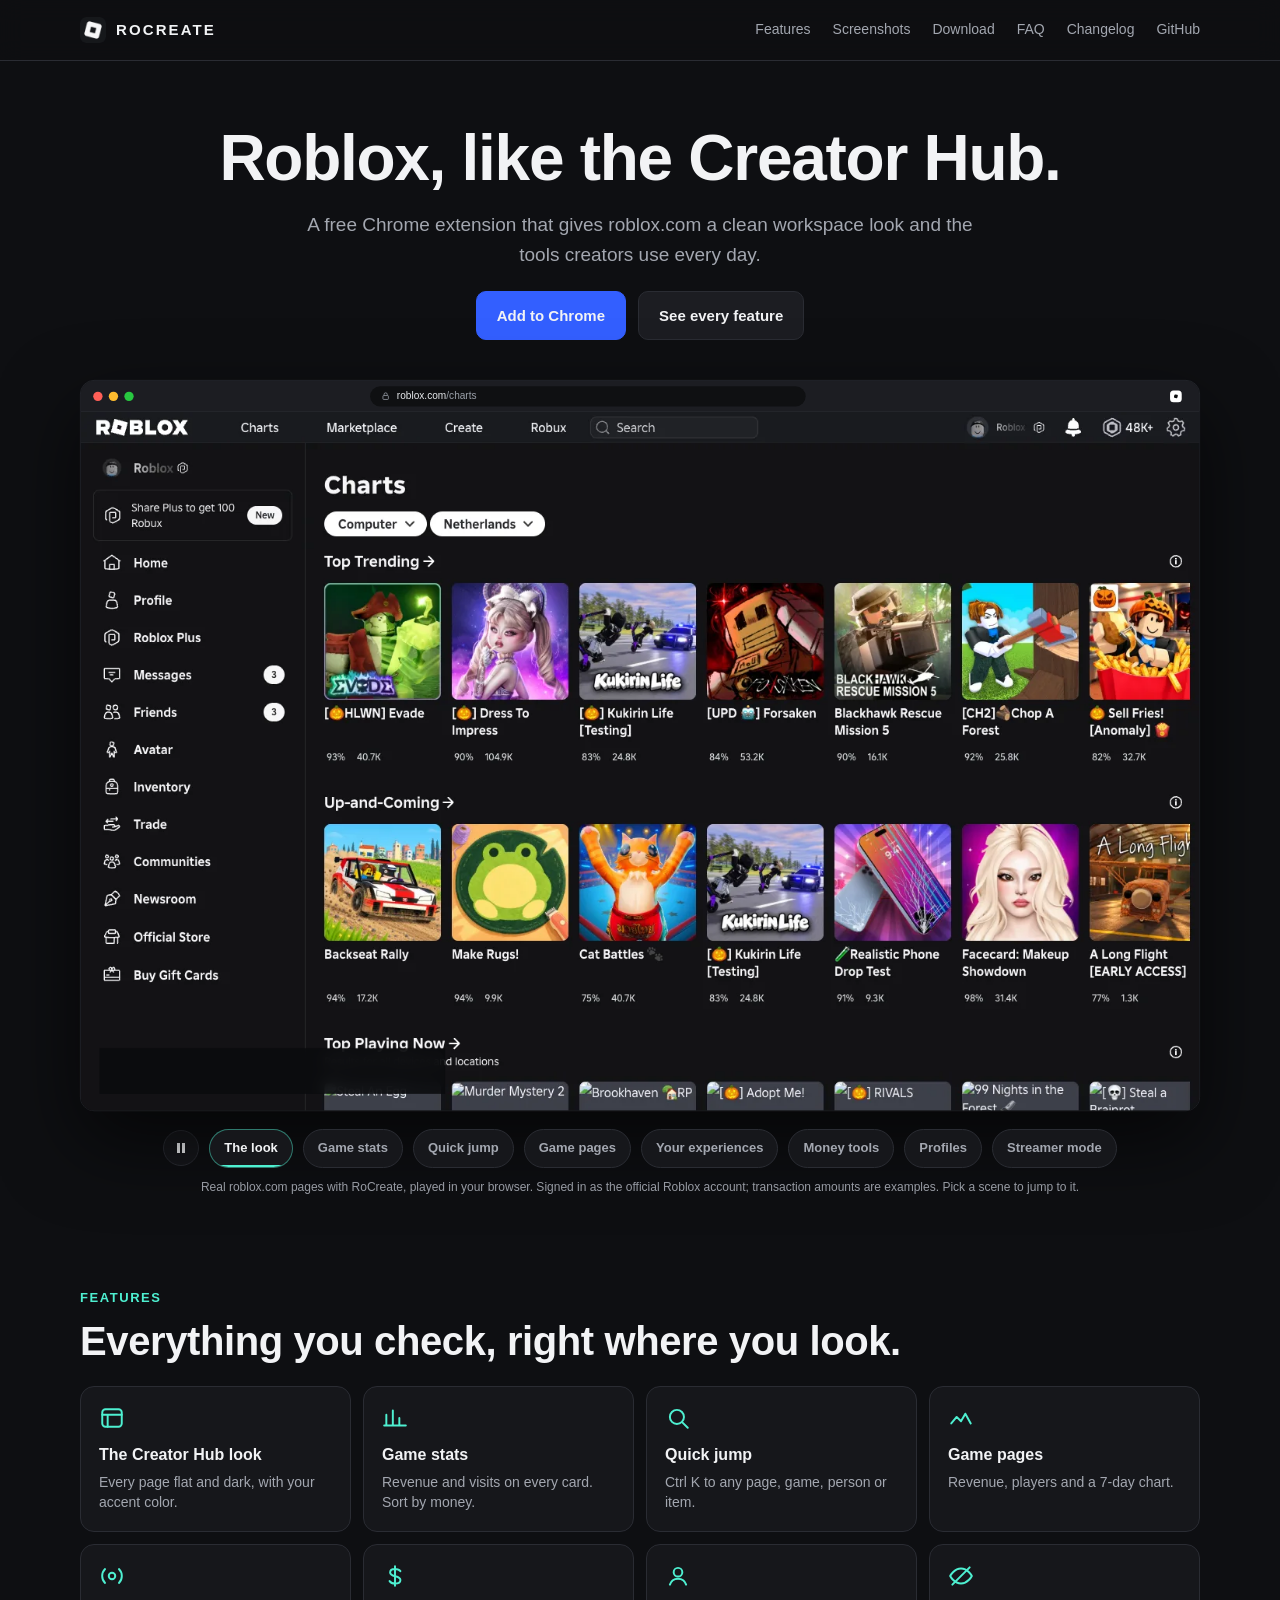
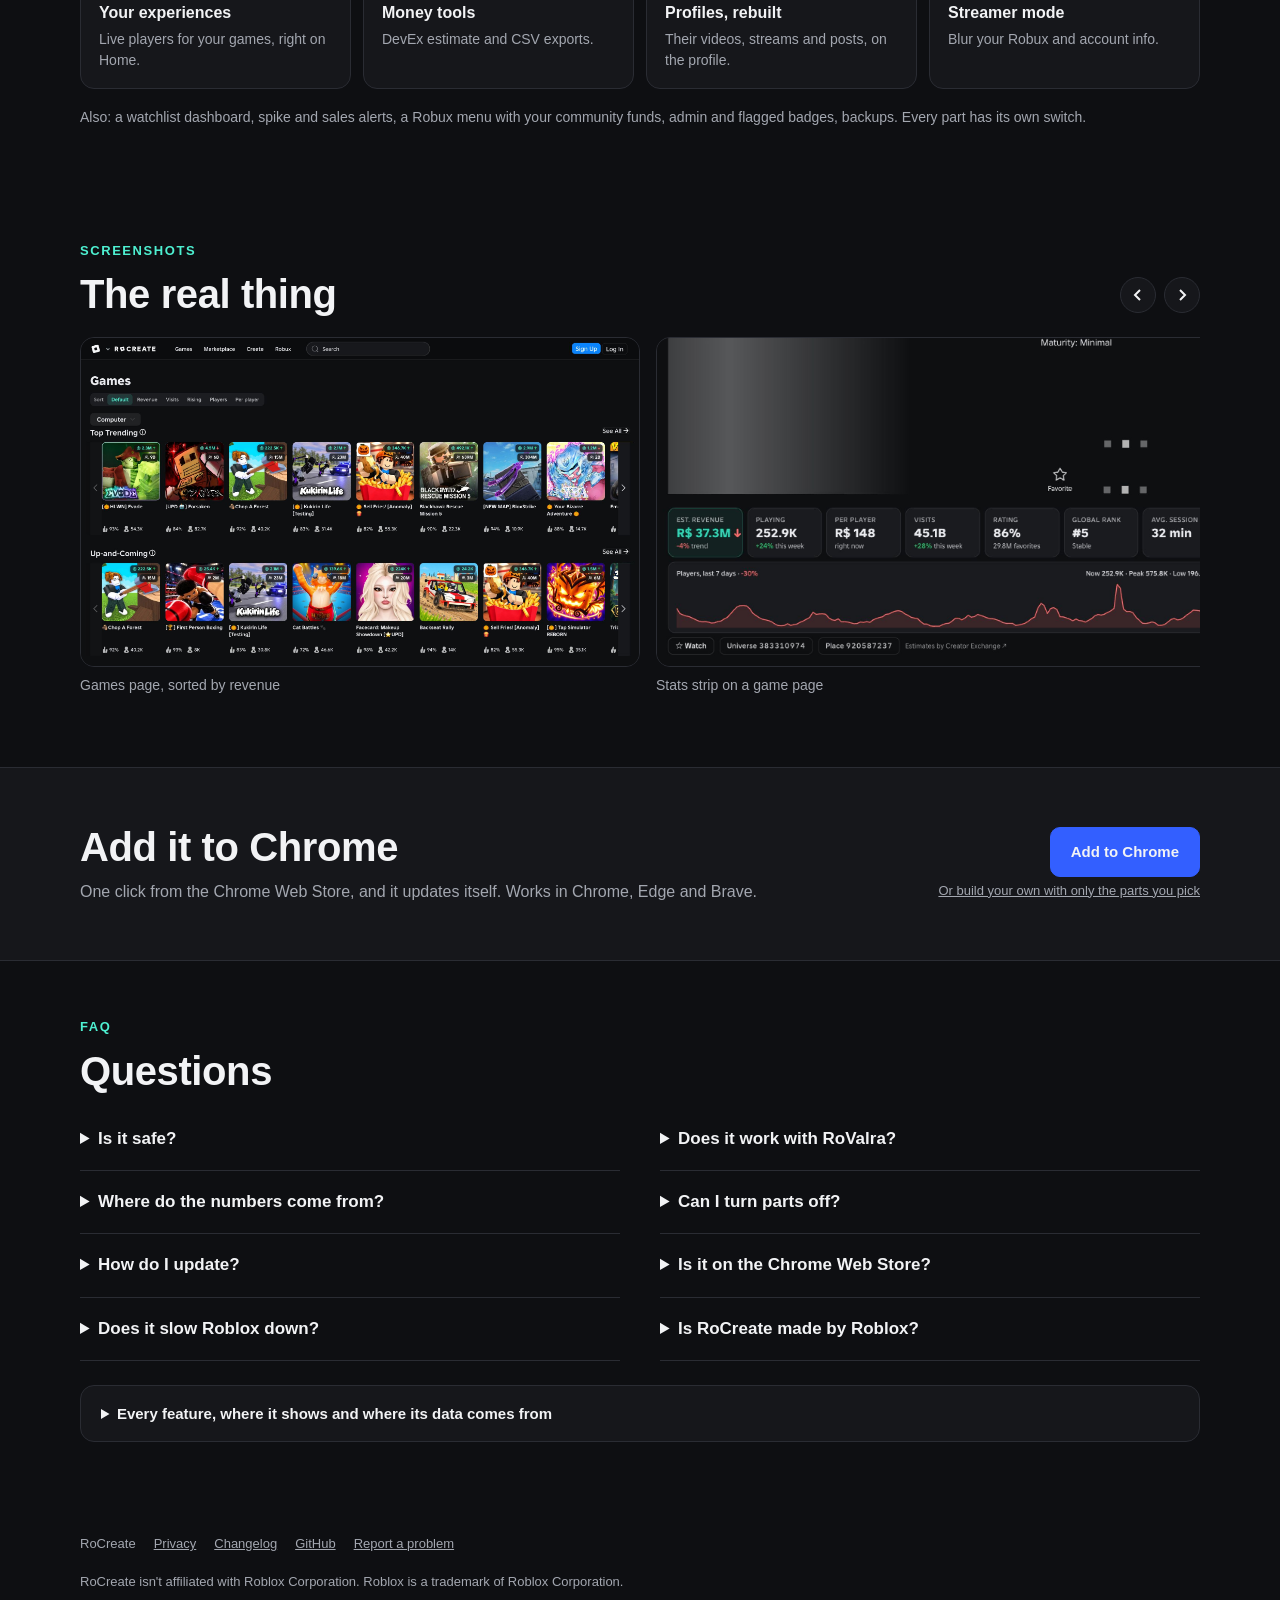
==== commit 84432331: "Website: RoCreate is on the Chrome Web Store - Add to Chrome buttons on the home and download pages " ====
--- a/docs/index.html
+++ b/docs/index.html
@@ -35,7 +35,7 @@
         <h1>Roblox, like the Creator Hub.</h1>
         <p class="lead">A free Chrome extension that gives roblox.com a clean workspace look and the tools creators use every day.</p>
         <div class="cta">
-          <a class="btn primary" href="download.html">Download for Chrome</a>
+          <a class="btn primary" href="https://chromewebstore.google.com/detail/oannkfofcfkcjmoiolglgifhcoadojck" rel="noopener">Add to Chrome</a>
           <a class="btn" href="#features">See every feature</a>
         </div>
         <div class="demo-wrap">
@@ -89,12 +89,12 @@
     <section id="install" class="install tight">
       <div class="wrap install-row">
         <div>
-          <h2>Install it in a minute</h2>
-          <ol class="mini-steps"><li>Download the ZIP</li><li>Unzip it</li><li>Load it in Chrome</li></ol>
+          <h2>Add it to Chrome</h2>
+          <p class="install-sub">One click from the Chrome Web Store, and it updates itself. Works in Chrome, Edge and Brave.</p>
         </div>
         <div class="install-cta">
-          <a class="btn primary" href="download.html">Get RoCreate</a>
-          <span class="note">Everything, or only the parts you pick.</span>
+          <a class="btn primary" href="https://chromewebstore.google.com/detail/oannkfofcfkcjmoiolglgifhcoadojck" rel="noopener">Add to Chrome</a>
+          <a class="note" href="download.html">Or build your own with only the parts you pick</a>
         </div>
       </div>
     </section>
@@ -122,11 +122,11 @@
           </details>
           <details>
             <summary>How do I update?</summary>
-            <p>Download again and unzip over the same folder. RoCreate reloads itself within a minute and shows what changed. Every release is on the <a href="changelog.html">changelog</a>.</p>
+            <p>The Chrome Web Store version updates itself. If you installed a ZIP, download again and unzip over the same folder; RoCreate reloads itself within a minute. Every release is on the <a href="changelog.html">changelog</a>.</p>
           </details>
           <details>
             <summary>Is it on the Chrome Web Store?</summary>
-            <p>Not yet; it's on its way. Next up after that: Rotector flags, once API access is approved.</p>
+            <p>Yes. <a href="https://chromewebstore.google.com/detail/oannkfofcfkcjmoiolglgifhcoadojck" rel="noopener">Add it from the Chrome Web Store</a> and it updates itself. Next up: Rotector flags, once API access is approved.</p>
           </details>
           <details>
             <summary>Does it slow Roblox down?</summary>
--- a/docs/style.css
+++ b/docs/style.css
@@ -205,6 +205,9 @@
 .mini-steps li::before { content: counter(s); display: grid; place-items: center; width: 24px; height: 24px; border-radius: 50%; background: var(--blue); color: #fff; font-weight: 800; font-size: 13px; }
 .install-cta { display: flex; flex-direction: column; align-items: flex-end; gap: 4px; }
 .install-cta .note { margin: 0; }
+.install-cta a.note { color: var(--muted); }
+.install-cta a.note:hover { color: var(--text); }
+.install-sub { color: var(--muted); margin: 0; }
 .faq-grid { display: grid; grid-template-columns: 1fr 1fr; column-gap: 40px; margin-top: 8px; }
 .glance { margin-top: 24px; border: 1px solid var(--line); border-radius: var(--radius); padding: 16px 20px; background: var(--panel); }
 .glance summary { font-size: 15px; }
--- a/docs/demo.css
+++ b/docs/demo.css
@@ -36,6 +36,9 @@
 .d-layer.on { opacity: 1; }
 .d-layer.wipe { opacity: 1; clip-path: inset(0 0 0 100%); }
 .d-layer.wipe.go { clip-path: inset(0 0 0 0); transition: clip-path 1.8s cubic-bezier(.6, .05, .25, 1); }
+.d-sprites { position: absolute; inset: 0; z-index: 3; pointer-events: none; }
+.d-sprite { position: absolute; background-repeat: no-repeat; background-size: 1440px 900px; will-change: transform, opacity; }
+.d-clip { position: absolute; overflow: hidden; }
 .d-sharp { position: absolute; left: 0; top: 0; width: 1440px; height: 900px; opacity: 0; transition: opacity .3s ease; pointer-events: none; }
 .d-sharp.on { opacity: 1; }
 .d-glow { position: absolute; top: 0; bottom: 0; left: 100%; width: 3px; background: #4ef0d1; box-shadow: 0 0 22px 6px rgba(78, 240, 209, .55); opacity: 0; z-index: 5; }
@@ -82,6 +85,3 @@
 .demo-note { text-align: center; font-size: 12px; color: var(--muted); margin-top: 10px; }
 @keyframes demo-fill { from { width: 0; } to { width: 100%; } }
 
-@media (prefers-reduced-motion: reduce) {
-  .demo *, .demo *::before, .demo *::after { transition-duration: 0s !important; animation-duration: 0s !important; }
-}
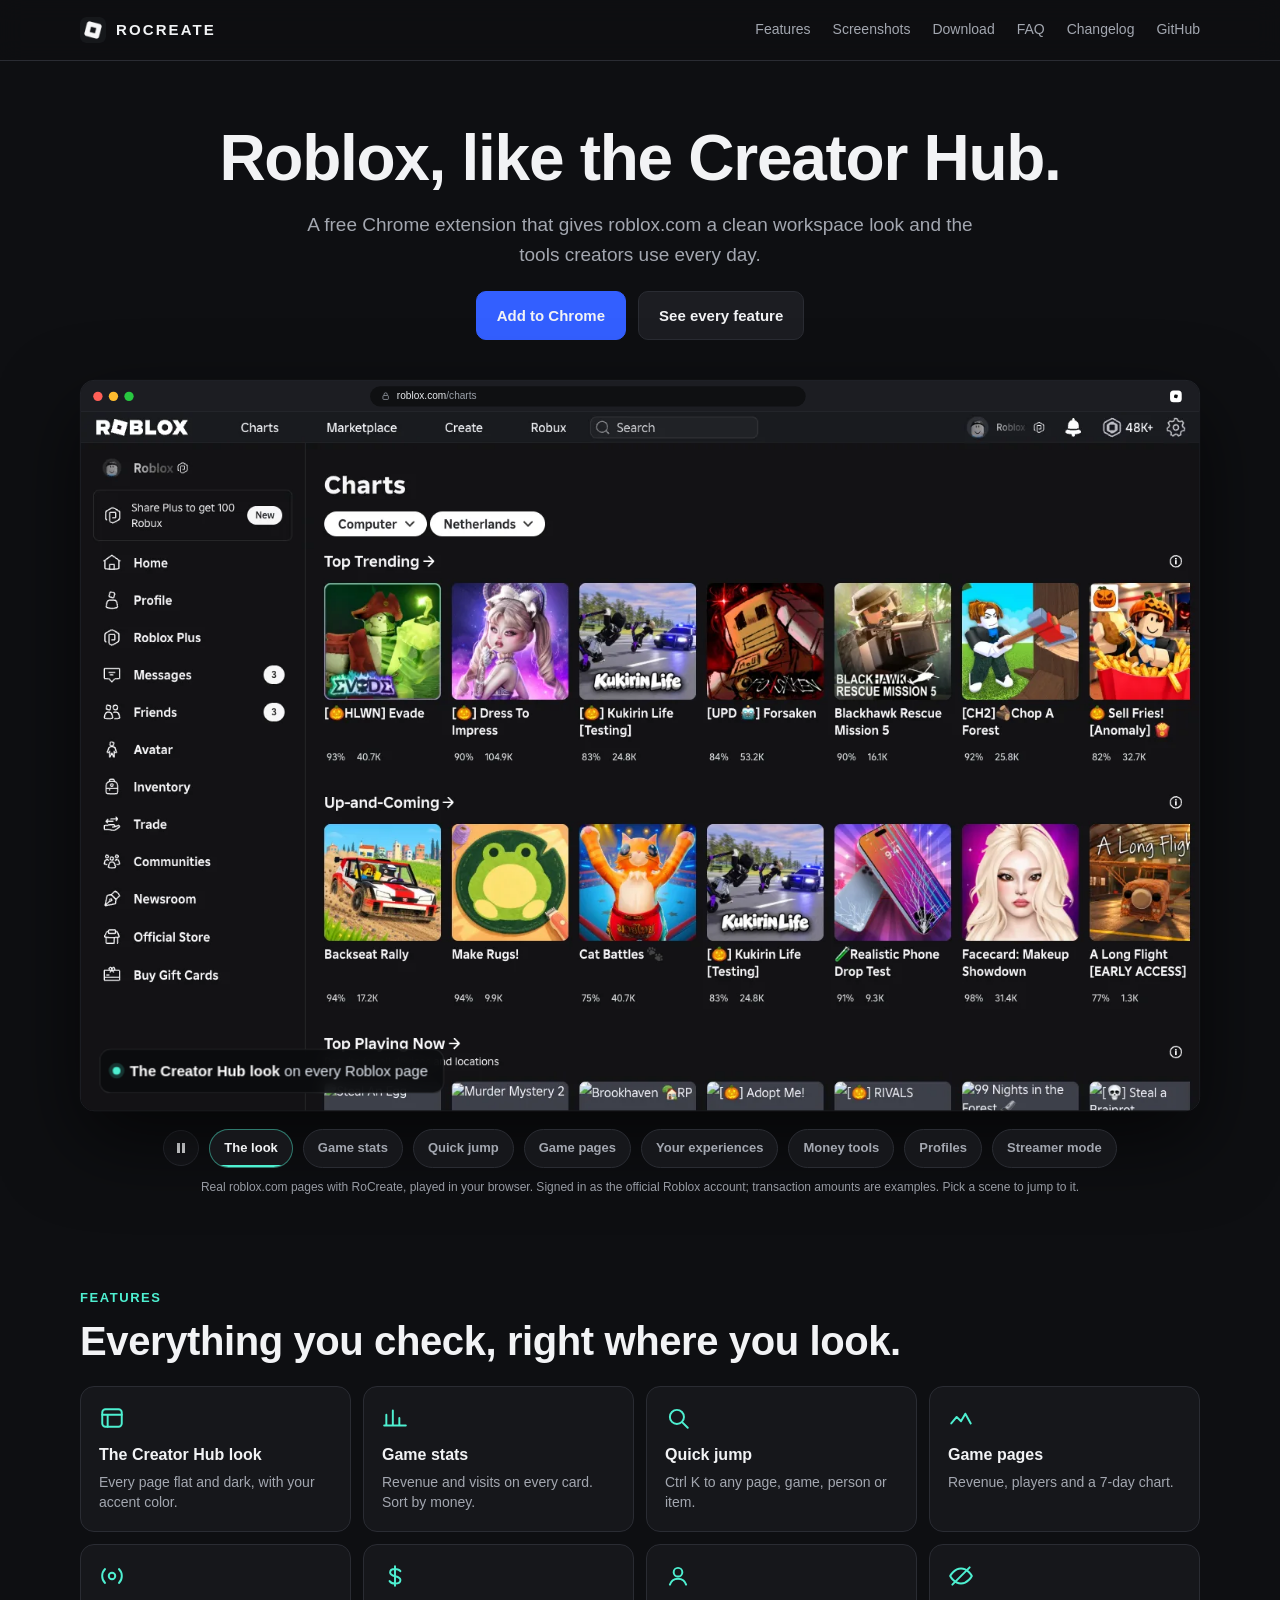
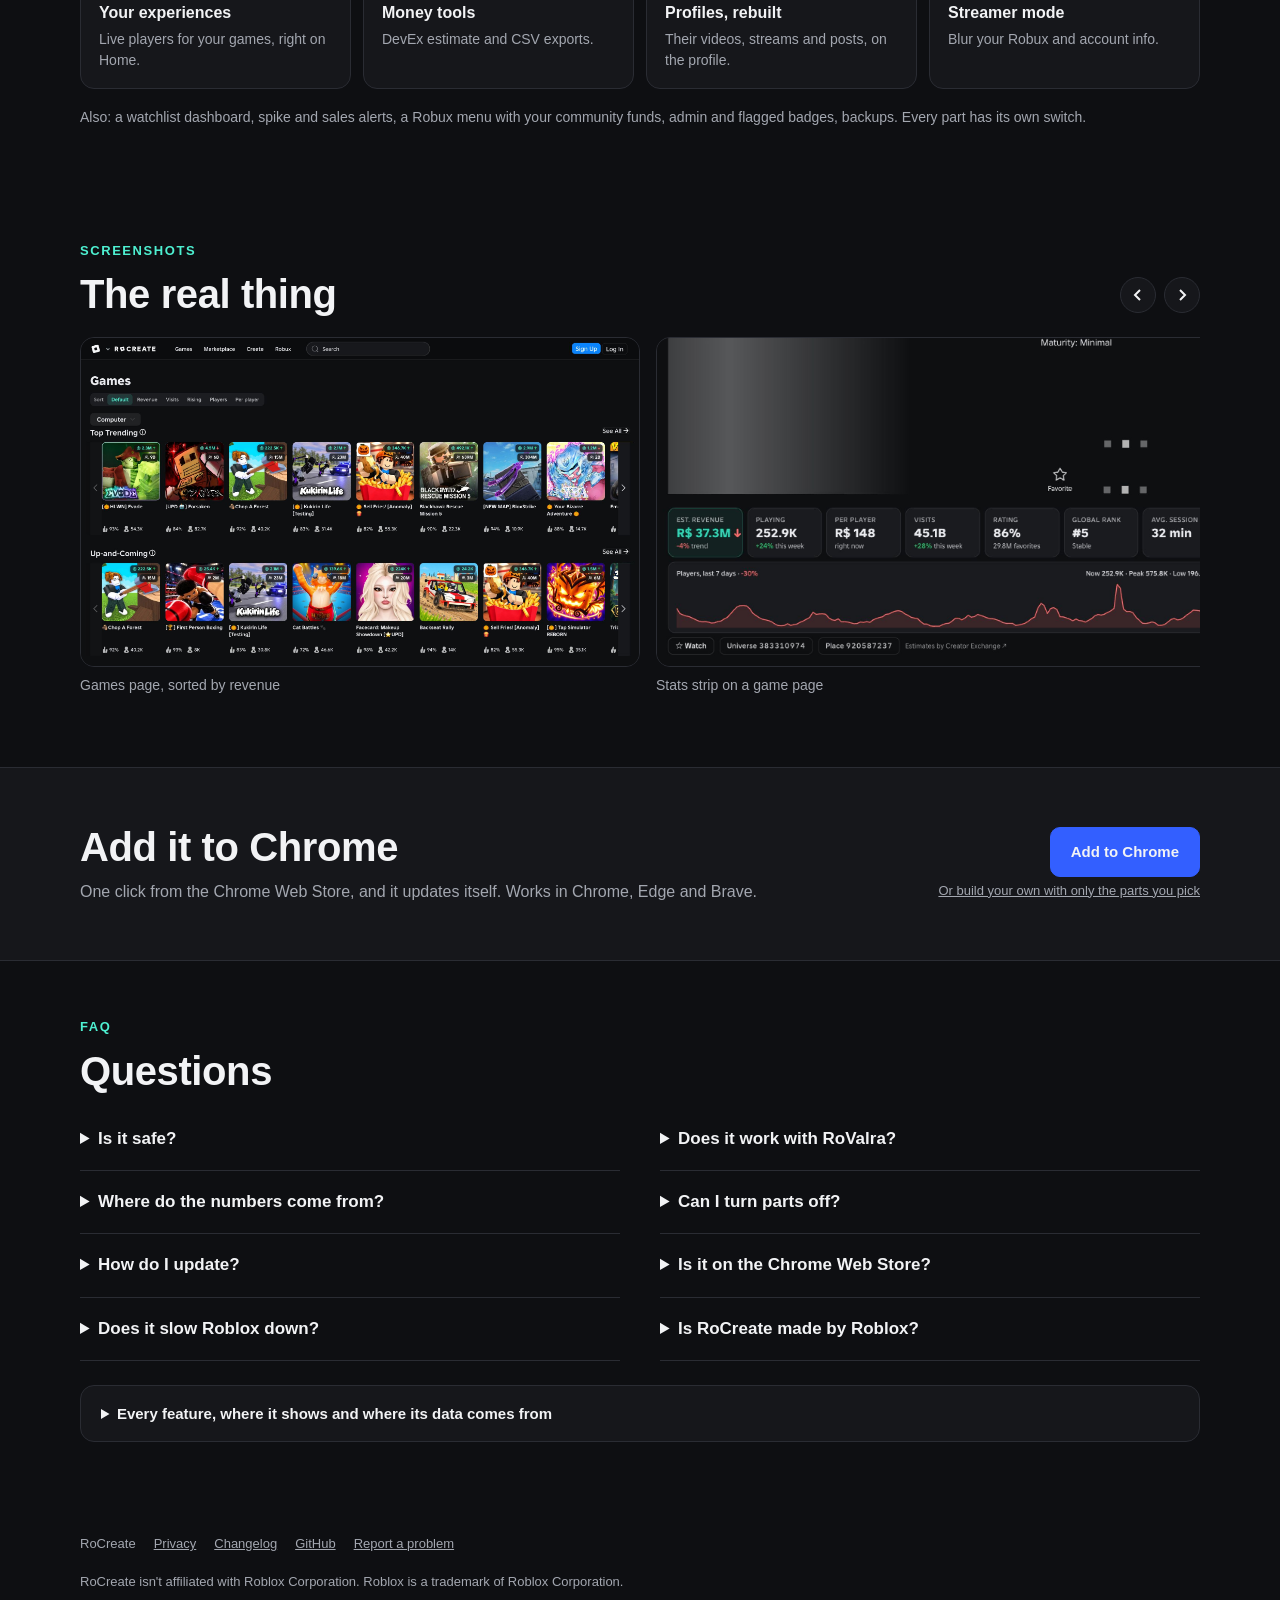
==== commit 7b6ecf6a: "Website: drop the Rotector roadmap line Co-Authored-By: Claude Opus 5.5 <noreply@anthropic.com>" ====
--- a/docs/index.html
+++ b/docs/index.html
@@ -126,7 +126,7 @@
           </details>
           <details>
             <summary>Is it on the Chrome Web Store?</summary>
-            <p>Yes. <a href="https://chromewebstore.google.com/detail/oannkfofcfkcjmoiolglgifhcoadojck" rel="noopener">Add it from the Chrome Web Store</a> and it updates itself. Next up: Rotector flags, once API access is approved.</p>
+            <p>Yes. <a href="https://chromewebstore.google.com/detail/oannkfofcfkcjmoiolglgifhcoadojck" rel="noopener">Add it from the Chrome Web Store</a> and it updates itself.</p>
           </details>
           <details>
             <summary>Does it slow Roblox down?</summary>
